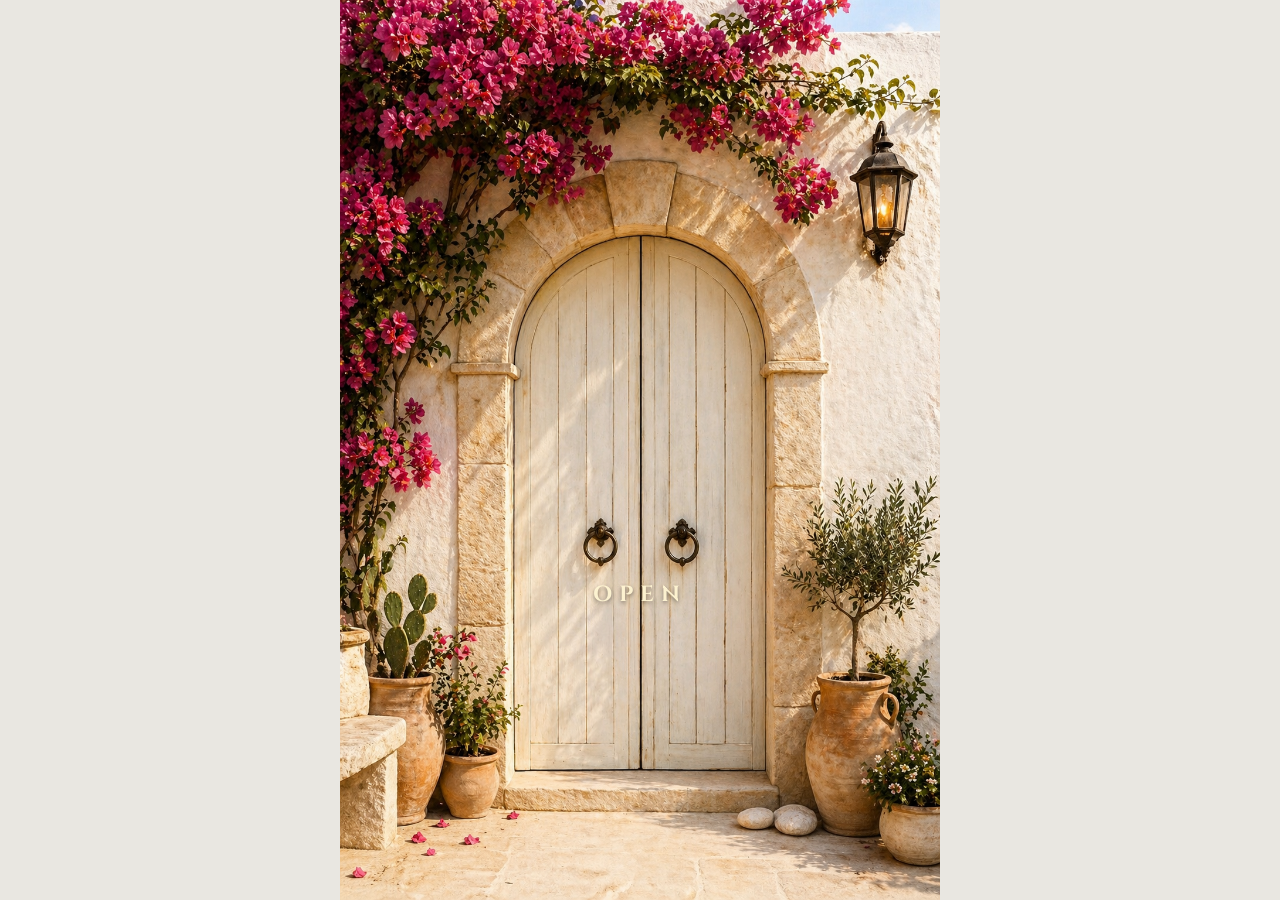
==== index.html @ a6b921be "Update index.html" ====
<!DOCTYPE html>
<html lang="it">
<head>
  <meta charset="UTF-8">
  <meta name="viewport" content="width=device-width, initial-scale=1.0">
  <title>Wedding Invitation</title>

  <link href="https://fonts.googleapis.com/css2?family=Cinzel:wght@400;500;600;700&family=Playfair+Display:wght@600;700;800&display=swap" rel="stylesheet">
  <link rel="stylesheet" href="style.css?v=143">
</head>

<body>
  <div id="global-bg"></div>

  <div id="app">

    <section id="door-intro" class="door-intro">
      <div class="door-scene">
        <video
          id="door-video"
          class="door-video"
          src="assets/door-opening.mp4"
          poster="assets/door-closed.jpg"
          playsinline
          muted
          preload="auto">
        </video>

<button
  type="button"
  class="door-video-tap"
  onclick="showLanguageScreen()"
  aria-label="Open invitation">
  OPEN
</button>
      </div>
    </section>

    <section id="language-screen" class="screen hidden">
      <div class="hero-envelope" id="hero-envelope">
        <img src="assets/door-open.jpg" class="hero-envelope-img" id="hero-envelope-img" alt="Open door">

        <div class="overlay-soft"></div>
        <div class="overlay-focus"></div>

        <div class="language-box" id="language-box">
          <p class="language-kicker" data-i18n="weddingInvitation">WEDDING INVITATION</p>
          <h1 id="language-rotator" class="language-rotator">Scegli la lingua</h1>

          <div class="lang-buttons">
            <button type="button" onclick="setLanguage('it')">Italiano</button>
            <button type="button" onclick="setLanguage('en')">English</button>
            <button type="button" onclick="setLanguage('ua')">Українська</button>
          </div>
        </div>
      </div>
    </section>

    <section id="home-screen" class="screen hidden">
      <div class="home-luxury-bg">
        <img src="assets/home-luxury-it.jpg" alt="Wedding invitation home">

        <button type="button" class="hotspot hs-language" onclick="goBackToLanguage()" aria-label="Change language"></button>
        <button type="button" class="hotspot hs-ceremony" onclick="openSection('ceremony')" aria-label="Ceremony"></button>
        <button type="button" class="hotspot hs-reception" onclick="openSection('reception')" aria-label="Reception"></button>
        <button type="button" class="hotspot hs-rsvp" onclick="openSection('rsvp')" aria-label="RSVP"></button>
        <button type="button" class="hotspot hs-info" onclick="openSection('info')" aria-label="Info"></button>
        <button type="button" class="hotspot hs-photos" onclick="openSection('photos')" aria-label="Photos"></button>
        <button type="button" class="hotspot hs-gift" onclick="openSection('gift')" aria-label="Gift"></button>
      </div>
    </section>

    <section id="ceremony" class="panel hidden">
      <div class="panel-card ceremony-card">
        <div class="section-icon">
          <img src="assets/icons/chiesa.png" alt="Ceremony icon">
        </div>

        <h2 data-i18n="ceremony">Cerimonia</h2>
        <p class="section-title" data-i18n="ceremonyPlace"></p>
        <p class="section-text" data-i18n="ceremonyAddress"></p>
        <p class="section-time" data-i18n="ceremonyTime"></p>

        <button type="button" class="map-button" onclick="openCeremonyMap()" data-i18n="openMap">
          Apri su Google Maps
        </button>

        <div class="parking-block">
          <button type="button" class="parking-toggle" onclick="toggleParking()">
            <span data-i18n="parkingTitle">Parcheggi consigliati</span>
            <span id="parking-arrow">⌄</span>
          </button>

          <div id="parking-list" class="parking-list hidden">
            <div class="parking-item">
              <div>
                <strong data-i18n="parkingNear">Parcheggio vicino</strong>
                <p data-i18n="parkingWalk2">2 min a piedi</p>
              </div>
              <button type="button" onclick="openParkingMap(1)" data-i18n="openSmall">Apri</button>
            </div>

            <div class="parking-item">
              <div>
                <strong data-i18n="parkingEasy">Parcheggio comodo</strong>
                <p data-i18n="parkingWalk5">5 min a piedi</p>
              </div>
              <button type="button" onclick="openParkingMap(2)" data-i18n="openSmall">Apri</button>
            </div>

            <div class="parking-item">
              <div>
                <strong data-i18n="parkingAlt">Alternativa</strong>
                <p data-i18n="parkingWalk10">10 min a piedi</p>
              </div>
              <button type="button" onclick="openParkingMap(3)" data-i18n="openSmall">Apri</button>
            </div>
          </div>
        </div>

        <button type="button" class="back-button" onclick="goBack()" data-i18n="back">Indietro</button>
      </div>
    </section>

    <section id="reception" class="panel hidden">
      <div class="panel-card reception-card">
        <div class="section-icon">
          <img src="assets/icons/masseria.png" alt="Reception icon">
        </div>

        <h2 data-i18n="reception">Ricevimento</h2>
        <p class="section-title" data-i18n="receptionPlace"></p>
        <p class="section-text" data-i18n="receptionAddress"></p>
        <p class="section-time" data-i18n="receptionTime"></p>

        <button type="button" class="map-button" onclick="openReceptionMap()" data-i18n="openMap">
          Apri su Google Maps
        </button>

        <button type="button" class="secondary-button" onclick="openReceptionWebsite()" data-i18n="openWebsite">
          Sito web
        </button>

        <button type="button" class="back-button" onclick="goBack()" data-i18n="back">Indietro</button>
      </div>
    </section>

    <section id="rsvp" class="panel hidden">
      <div class="panel-card rsvp-card">
        <div class="section-icon">
          <img src="assets/icons/rsvp.png" alt="RSVP icon">
        </div>

        <h2 data-i18n="rsvpTitle">RSVP</h2>
        <p class="section-text" data-i18n="rsvpText">Conferma la tua presenza entro il 10 settembre</p>

        <button type="button" class="map-button" onclick="confirmRSVP()" data-i18n="rsvpButton">
          Conferma partecipazione
        </button>

        <button type="button" class="back-button" onclick="goBack()" data-i18n="back">Indietro</button>
      </div>
    </section>

    <section id="info" class="panel hidden">
      <div class="panel-card info-card">
        <div class="section-icon">
          <img src="assets/icons/info.png" alt="Info icon">
        </div>

        <h2 data-i18n="info">Info</h2>
        <p class="section-text info-intro" data-i18n="infoIntro">Tutte le informazioni utili per il vostro soggiorno</p>
        <div class="info-content" data-i18n="infoContent"></div>

        <button type="button" class="back-button" onclick="goBack()" data-i18n="back">Indietro</button>
      </div>
    </section>

    <section id="photos" class="panel hidden">
      <div class="panel-card photos-card">
        <div class="section-icon">
          <img src="assets/icons/foto.png" alt="Photos icon">
        </div>

        <h2 data-i18n="photosTitle">Foto</h2>
        <p class="section-text" data-i18n="photosText">Hai scattato qualche foto? 👇</p>

        <button type="button" class="map-button" onclick="openPhotosUpload()" data-i18n="photosButton">
          Condividi i tuoi ricordi
        </button>

        <p class="photo-note" data-i18n="photosNote">Puoi caricare foto e video anche dopo il matrimonio.</p>

        <button type="button" class="back-button" onclick="goBack()" data-i18n="back">Indietro</button>
      </div>
    </section>

    <section id="gift" class="panel hidden">
      <div class="panel-card gift-card">
        <div class="section-icon">
          <img src="assets/icons/regalo.png" alt="Gift icon">
        </div>

        <h2 data-i18n="giftTitle">Gift</h2>
        <p class="section-text" data-i18n="giftText">
          Il regalo più grande è la vostra presenza. Se desiderate contribuire, potete farlo qui.
        </p>

        <div class="iban-box">
          <span id="iban">IT00X0000000000000000000000</span>
        </div>

        <button type="button" class="map-button" onclick="copyIBAN()" data-i18n="copyIban">
          Copia IBAN
        </button>

        <button type="button" class="back-button" onclick="goBack()" data-i18n="back">Indietro</button>
      </div>
    </section>

  </div>

  <script src="./script.js?v=143"></script>
</body>
</html>
---- style.css ----
:root {
  --text: #2f3a2e;
  --muted: #6b7765;
  --gold-1: #fff6d6;
  --gold-2: #f3d28a;
  --gold-3: #d4a84f;
  --page-bg: #e9e7e1;
}

/* RESET */
* {
  box-sizing: border-box;
}

html,
body {
  margin: 0;
  padding: 0;
  width: 100%;
  height: 100%;
  overflow: hidden;
  background: var(--page-bg);
  font-family: -apple-system, BlinkMacSystemFont, "Segoe UI", Helvetica, Arial, sans-serif;
}

#app {
  position: relative;
  width: 100%;
  height: 100dvh;
  overflow: hidden;
}

.hidden {
  display: none !important;
}

/* BASE SCHERMATE */
.screen,
.panel {
  position: absolute;
  inset: 0;
  z-index: 10; /* sopra lo sfondo */
  display: flex;
  align-items: center;
  justify-content: center;
  padding: 22px;
  overflow: hidden;
}

.screen {
  z-index: 1;
}

.panel {
  z-index: 20;
  pointer-events: auto;
}

.panel::before {
  content: "";
  position: absolute;
  inset: 0;
  z-index: 0;
  background: rgba(0, 0, 0, 0.08);
  backdrop-filter: blur(6px);
  -webkit-backdrop-filter: blur(6px);
}

/* =========================================================
   1. PORTA INIZIALE
   ========================================================= */

.door-intro {
  position: fixed;
  inset: 0;
  z-index: 99999;
  overflow: hidden;
  background: var(--page-bg);
}

.door-scene {
  position: absolute;
  inset: 0;
  width: 100%;
  height: 100%;
  perspective: 1400px;
  overflow: hidden;
  background: var(--page-bg);
}

.door-bg-real,
.door-leaf {
  position: absolute;
  inset: 0;
  width: 100%;
  height: 100%;
  object-fit: contain;
}

.door-bg-real {
  z-index: 1;
}

.door-leaf {
  z-index: 2;
  transform-style: preserve-3d;
  backface-visibility: hidden;
  -webkit-backface-visibility: hidden;
  transition:
    transform 1.8s cubic-bezier(.18,.84,.22,1),
    filter 1.4s ease,
    opacity 1.4s ease;
  filter: drop-shadow(0 12px 20px rgba(0,0,0,0.22));
}

.door-left {
  transform-origin: 45% 50%;
}

.door-right {
  transform-origin: 55% 50%;
}

.door-intro.opening .door-left {
  transform: rotateY(-68deg) translateX(-2%);
  filter: drop-shadow(-18px 12px 24px rgba(0,0,0,0.28));
}

.door-intro.opening .door-right {
  transform: rotateY(68deg) translateX(2%);
  filter: drop-shadow(18px 12px 24px rgba(0,0,0,0.28));
}

.door-intro.finished {
  opacity: 0;
  pointer-events: none;
  transition: opacity 0.8s ease;
}

/* AREA CLIC MANIGLIE */
.door-handle-hotspot {
  position: absolute;
  left: 50%;
  top: 62%;
  width: 140px;
  height: 70px;
  transform: translate(-50%, -50%);
  border: none;
  background: transparent !important;
  cursor: pointer;
  z-index: 5;
}

.door-intro.opening .door-handle-hotspot {
  opacity: 0;
  pointer-events: none;
  transition: opacity 0.35s ease;
}

/* BAGLIORI MANIGLIE */
.handle-glow {
  position: absolute;
  width: 44px;
  height: 44px;
  border-radius: 999px;
  background: radial-gradient(
    circle,
    rgba(255, 225, 145, 0.95) 0%,
    rgba(255, 205, 95, 0.45) 34%,
    rgba(255, 190, 70, 0.18) 58%,
    transparent 72%
  );
  filter: blur(1px);
  opacity: 0.72;
  animation: handlePulse 1.9s ease-in-out infinite;
  pointer-events: none;
}

.handle-glow-left {
  left: 6%;
  top: 10%;
}

.handle-glow-right {
  left: 69%;
  top: 10%;
}

@keyframes handlePulse {
  0%, 100% {
    opacity: 0.35;
    transform: scale(0.85);
  }
  50% {
    opacity: 0.95;
    transform: scale(1.18);
  }
}


@keyframes tapHerePulse {
  0%, 100% {
    opacity: 0.45;
    transform: translate(-50%, 10px);
  }
  50% {
    opacity: 1;
    transform: translate(-50%, 5px);
  }
}

/* ICONA TAP DOPO APERTURA PORTA */

.door-intro.show-enter .enter-seal {
  opacity: 1;
  pointer-events: auto;
  animation: enterSealFloat 2.4s ease-in-out infinite;
}

.enter-seal:active {
  transform: translateX(-50%) scale(0.88);
}

@keyframes enterSealFloat {
  0%, 100% {
    transform: translateX(-50%) translateY(0) scale(1);
  }
  50% {
    transform: translateX(-50%) translateY(-8px) scale(1.04);
  }
}

/* =========================================================
   2. SCELTA LINGUA
   ========================================================= */

#language-screen {
  background: var(--page-bg) !important;
}

.hero-envelope,
.bg-full {
  position: absolute;
  inset: 0;
  overflow: hidden;
}

.hero-envelope-img,
.bg-full img {
  width: 100%;
  height: 100%;
  object-fit: contain;
  background: var(--page-bg);
}

.overlay-soft,
.overlay-focus {
  position: absolute;
  inset: 0;
  pointer-events: none;
}

.overlay-soft {
  background: radial-gradient(circle at center, rgba(0,0,0,0.02), rgba(0,0,0,0.08));
}

.overlay-focus {
  background: radial-gradient(circle at center, rgba(0,0,0,0.10), transparent 70%);
}

#language-box {
  position: absolute;
  left: 50%;
  top: 58%;
  width: min(92%, 500px);
  transform: translate(-50%, -50%);
  z-index: 4;
}

.language-box {
  padding: 38px 30px;
  border-radius: 38px;
  text-align: center;

  background: rgba(255, 255, 255, 0.06);
  backdrop-filter: blur(7px) saturate(1.05);
  -webkit-backdrop-filter: blur(7px) saturate(1.05);

  border: 1px solid rgba(255, 255, 255, 0.22);

  box-shadow:
    0 18px 45px rgba(0,0,0,0.10),
    inset 0 1px 0 rgba(255,255,255,0.22);
}

.language-kicker {
  margin: 0 0 12px;
  color: rgba(255,255,255,0.90);
  letter-spacing: 4px;
  font-size: 13px;
  font-weight: 600;
  text-shadow: 0 3px 12px rgba(0,0,0,0.42);
}

.language-rotator {
  margin: 0 0 26px;
  color: rgba(255,255,255,0.94);
  font-size: 34px;
  font-weight: 800;
  transition: all 0.4s ease;
  text-shadow: 0 3px 12px rgba(0,0,0,0.42);
}

.language-rotator.fade-out {
  opacity: 0;
  transform: translateY(-6px);
}

.language-rotator.fade-in {
  opacity: 1;
}

.lang-buttons {
  display: flex;
  justify-content: center;
  gap: 12px;
  flex-wrap: wrap;
}

.lang-buttons button {
  padding: 12px 18px;
  border-radius: 999px;
  border: none;
  background: rgba(255,255,255,0.92);
  color: #2f3a2e;
  font-weight: 700;
  cursor: pointer;
}

/* =========================================================
   3. HOME COME IMMAGINE + HOTSPOT
   ========================================================= */

.home-luxury-bg {
  position: relative;
  height: 100dvh;
  width: auto;
  display: inline-block;
}

.home-luxury-bg img {
  height: 100dvh;
  width: auto;
  max-width: none;
  display: block;
}

.hotspot {
  position: absolute;
  z-index: 9999;
  border: 2px solid red !important;
  background: rgba(255, 0, 0, 0.25) !important;
  cursor: pointer;
}

/* hotspot schermata home-luxury */
.hs-language {
  top: 10% !important;
  left: 78% !important;
  width: 8.5% !important;
  height: 8.8% !important;
}

.hs-ceremony {
  top: 43.2%;
  left: 11.5%;
  width: 38%;
  height: 15.8%;
}

.hs-reception {
  top: 43.2%;
  left: 51%;
  width: 38%;
  height: 15.8%;
}

.hs-rsvp {
  top: 40.5%;
  left: 10.5%;
  width: 79%;
  height: 12.2%;
}

.hs-info {
  top: 73.7%;
  left: 10.5%;
  width: 25%;
  height: 14.5%;
}

.hs-photos {
  top: 73.7%;
  left: 37.5%;
  width: 25%;
  height: 14.5%;
}

.hs-gift {
  top: 73.7%;
  left: 64.5%;
  width: 25%;
  height: 14.5%;
}

/* =========================================================
   4. PANNELLI INTERNI
   ========================================================= */

.panel-card {
  position: relative;
  z-index: 1;
  pointer-events: auto;
  width: min(100%, 430px);
  max-width: 430px;
  padding: 34px 26px;
  border-radius: 34px;

  background: linear-gradient(
    135deg,
    rgba(255,255,255,0.22),
    rgba(255,255,255,0.10)
  );

  backdrop-filter: blur(24px) saturate(1.15);
  -webkit-backdrop-filter: blur(24px) saturate(1.15);

  border: 1px solid rgba(255,255,255,0.34);

  box-shadow:
    0 24px 60px rgba(0,0,0,0.22),
    inset 0 1px 0 rgba(255,255,255,0.45),
    inset 0 -1px 0 rgba(255,255,255,0.08);

  text-align: center;
}

.panel-card h2 {
  margin: 0 0 10px;
  color: var(--gold-2);
  font-size: 34px;
  text-shadow:
    0 2px 6px rgba(0,0,0,0.28),
    0 0 10px rgba(255,215,150,0.22);
}

.section-icon {
  width: 130px;
  height: 130px;
  margin: 0 auto 16px;
  display: flex;
  align-items: center;
  justify-content: center;
}

.section-icon img {
  width: 100%;
  height: 100%;
  object-fit: contain;
}

.section-title {
  margin: 12px 0 10px;
  font-family: "Playfair Display", "Times New Roman", serif;
  font-size: 24px;
  font-weight: 700;
  color: var(--gold-2);
  text-shadow: 0 2px 6px rgba(0,0,0,0.28);
}

.section-text,
.section-time {
  margin: 8px 0;
  font-size: 17px;
  line-height: 1.45;
  color: rgba(255,255,255,0.92);
  text-shadow: 0 2px 5px rgba(0,0,0,0.22);
}

/* pulsante principale */
.map-button {
  position: relative;
  z-index: 5;
  isolation: isolate;
  pointer-events: auto;
  cursor: pointer;
  border: none;

  display: inline-flex;
  align-items: center;
  justify-content: center;

  margin-top: 18px;
  padding: 14px 26px;
  min-width: 240px;
  border-radius: 999px;

  font-weight: 800;
  font-size: 18px;
  color: #2f3a2e;
  text-decoration: none;

  background: linear-gradient(180deg, #fff3c4 0%, #f0c96d 55%, #d4a84f 100%);

  box-shadow:
    0 0 18px rgba(255, 218, 128, 0.55),
    0 12px 26px rgba(0,0,0,0.22),
    inset 0 1px 0 rgba(255,255,255,0.9),
    inset 0 -2px 0 rgba(160,110,25,0.25);

  overflow: hidden;
  transition: transform 0.18s ease, filter 0.18s ease;
  animation: mapGlow 2.2s ease-in-out infinite;
}

.map-button::before {
  content: "";
  position: absolute;
  inset: -30%;
  background: linear-gradient(
    115deg,
    transparent 0%,
    transparent 38%,
    rgba(255,255,255,0.68) 48%,
    transparent 58%,
    transparent 100%
  );
  transform: translateX(-130%);
  animation: mapShine 3.2s ease-in-out infinite;
  pointer-events: none;
}

.map-button:hover {
  transform: translateY(-2px) scale(1.03);
  filter: brightness(1.06) saturate(1.18);
}

.map-button:active {
  transform: scale(0.96);
}

/* pulsanti secondari */
.secondary-button,
.panel-card button:not(.map-button) {
  display: inline-flex;
  align-items: center;
  justify-content: center;

  margin-top: 14px;
  padding: 11px 18px;

  border: 1px solid rgba(255,255,255,0.36);
  border-radius: 999px;

  background: rgba(255,255,255,0.12);
  color: rgba(255,255,255,0.85);

  font-weight: 700;
  cursor: pointer;

  backdrop-filter: blur(12px);
  -webkit-backdrop-filter: blur(12px);

  box-shadow:
    0 8px 18px rgba(0,0,0,0.12),
    inset 0 1px 0 rgba(255,255,255,0.35);
}

.back-button {
  margin-top: 16px !important;
  padding: 8px 10px !important;

  background: transparent !important;
  border: none !important;
  box-shadow: none !important;

  color: rgba(255,255,255,0.68) !important;

  font-size: 14px !important;
  font-weight: 600 !important;

  text-decoration: underline;
  text-underline-offset: 4px;
  cursor: pointer;
}

.back-button:hover {
  color: var(--gold-2) !important;
}

/* CERIMONIA */
.ceremony-card .section-icon {
  width: 170px;
  height: 170px;
}

.ceremony-card .section-icon img {
  transform: scale(1.25);
}

/* RICEVIMENTO */
.reception-card .section-icon {
  width: 250px;
  height: 250px;
  margin-bottom: 18px;
}

.reception-card .section-icon img {
  transform: scale(1.25);
}

.reception-card .map-button,
.reception-card .secondary-button,
.reception-card .back-button {
  display: flex !important;
  width: fit-content;
  margin-left: auto !important;
  margin-right: auto !important;
}

/* RSVP */
.rsvp-card {
  width: min(100%, 520px);
  max-width: 520px;
  padding: 40px 28px 36px;
}

.rsvp-card .section-icon {
  width: 260px;
  height: 170px;
  margin: 0 auto 8px;
}

.rsvp-card .section-icon img {
  width: 100%;
  height: 100%;
  object-fit: contain;
  transform: scale(1.35);
}

.rsvp-card h2 {
  font-size: 44px;
  margin: 0 0 16px;
}

.rsvp-card .section-text {
  max-width: 440px;
  margin: 0 auto 28px;
  font-size: 19px;
  line-height: 1.35;
}

/* INFO */
.info-card {
  max-height: 82dvh;
  overflow-y: auto;
  padding: 26px 22px;
}

.info-intro {
  font-size: 15px;
  margin-bottom: 10px;
  opacity: 0.85;
}

.info-content {
  text-align: left;
  max-width: 100%;
  color: #2f3a2e;
  text-shadow: none;
}

.info-section {
  margin: 0 0 18px;
  padding: 14px 16px;
  border-radius: 20px;
  background: rgba(255,255,255,0.28);
  border: 1px solid rgba(255,255,255,0.45);
}

.info-section h3 {
  margin: 0 0 8px;
  color: #d4a84f;
  font-size: 18px;
  line-height: 1.2;
  text-align: left;
  text-shadow: 0 1px 2px rgba(255,255,255,0.35);
}

.info-section p {
  margin: 6px 0;
  font-size: 14px;
  line-height: 1.35;
  text-align: left;
  color: #2f3a2e;
  text-shadow: none;
}

/* FOTO */
.photos-card .section-icon {
  width: 130px;
  height: 130px;
  margin-bottom: 18px;
}

.photos-card .section-icon img {
  transform: scale(1.18);
}

.photo-note {
  max-width: 320px;
  margin: 14px auto 0;
  font-size: 14px;
  line-height: 1.35;
  color: #2f3a2e;
  opacity: 0.9;
}

/* REGALO */
.gift-card .section-icon {
  width: 140px;
  height: 140px;
  margin: 0 auto 16px;
}

.iban-box {
  max-width: 360px;
  margin: 20px auto;
  padding: 14px 18px;
  border-radius: 14px;

  background: rgba(255,255,255,0.15);
  backdrop-filter: blur(10px);
  -webkit-backdrop-filter: blur(10px);

  font-size: 16px;
  letter-spacing: 1px;
  text-align: center;
  word-break: break-all;
}

/* PARCHEGGI */
.parking-block {
  margin-top: 14px;
}

.parking-toggle {
  border: 1px solid rgba(243,210,138,0.55);
  border-radius: 999px;
  padding: 10px 20px;
  background: rgba(243,210,138,0.13);
  color: var(--gold-2);
  font-weight: 800;
  cursor: pointer;
  backdrop-filter: blur(14px);
  -webkit-backdrop-filter: blur(14px);
}

.parking-list {
  margin-top: 14px;
  display: grid;
  gap: 10px;
  animation: parkingFade 0.35s ease forwards;
}

.parking-item {
  display: flex;
  align-items: center;
  justify-content: space-between;
  gap: 12px;

  padding: 12px 14px;
  border-radius: 20px;

  background: rgba(255,255,255,0.14);
  border: 1px solid rgba(255,255,255,0.26);

  text-align: left;
}

.parking-item strong {
  color: var(--gold-2);
  font-size: 15px;
}

.parking-item p {
  margin: 3px 0 0;
  color: rgba(255,255,255,0.86);
  font-size: 13px;
}

.parking-item button {
  min-width: 58px;
  padding: 8px 12px;
  border-radius: 999px;
  border: none;

  background: linear-gradient(180deg, #fff3c4, #f0c96d 60%, #d4a84f);
  color: #2f3a2e;

  font-weight: 800;
  cursor: pointer;
}

/* =========================================================
   5. ANIMAZIONI
   ========================================================= */

.fade-in {
  animation: fadeIn 0.6s forwards;
}

.fade-out {
  animation: fadeOut 0.4s forwards;
}

@keyframes fadeIn {
  from { opacity: 0; }
  to { opacity: 1; }
}

@keyframes fadeOut {
  from { opacity: 1; }
  to { opacity: 0; }
}

@keyframes mapGlow {
  0%, 100% {
    box-shadow:
      0 0 16px rgba(255, 218, 128, 0.42),
      0 10px 24px rgba(0,0,0,0.18),
      inset 0 1px 0 rgba(255,255,255,0.85);
  }
  50% {
    box-shadow:
      0 0 30px rgba(255, 218, 128, 0.72),
      0 14px 30px rgba(0,0,0,0.22),
      inset 0 1px 0 rgba(255,255,255,0.92);
  }
}

@keyframes mapShine {
  0% { transform: translateX(-130%); }
  45% { transform: translateX(130%); }
  100% { transform: translateX(130%); }
}

@keyframes parkingFade {
  from {
    opacity: 0;
    transform: translateY(-8px);
  }
  to {
    opacity: 1;
    transform: translateY(0);
  }
}
.enter-text-button {
  position: absolute;
  left: 50%;
  bottom: 20%;
  transform: translateX(-50%);
  z-index: 30;

  border: none;
  background: transparent;
  cursor: pointer;

  font-family: "Cinzel", serif;
  font-size: 28px;          /* più grande */
  font-weight: 800;
  letter-spacing: 10px;

  color: #fff6d6;

  text-shadow:
    0 3px 8px rgba(0,0,0,0.6),     /* contrasto forte */
    0 0 18px rgba(255,220,150,0.9), /* glow oro */
    0 0 35px rgba(255,200,100,0.6);

  opacity: 0;
  pointer-events: none;

  transition: opacity 0.4s ease;
}

/* quando appare */
.door-intro.show-enter .enter-text-button {
  opacity: 1;
  pointer-events: auto;
  animation: enterPulse 1.6s ease-in-out infinite;
}

/* animazione più elegante */
@keyframes enterPulse {
  0%, 100% {
    transform: translateX(-50%) scale(1);
    opacity: 0.75;
  }
  50% {
    transform: translateX(-50%) scale(1.06);
    opacity: 1;
  }
}

.door-intro.show-enter .enter-text-button {
  opacity: 1;
  pointer-events: auto;
  animation: enterTextFloat 2.2s ease-in-out infinite;
}

.enter-text-button:active {
  transform: translateX(-50%) scale(0.94);
}

@keyframes enterTextFloat {
  0%, 100% {
    transform: translateX(-50%) translateY(0);
    opacity: 0.72;
  }
  50% {
    transform: translateX(-50%) translateY(-8px);
    opacity: 1;
  }
}
.door-video {
  position: absolute;
  inset: 0;
  width: 100%;
  height: 100%;
  object-fit: contain;
  background: #e9e7e1;
  z-index: 1;
  pointer-events: none; /* 🔥 QUESTO RISOLVE */
}

.door-video-tap {

  position: absolute;

  left: 50%;

  top: 62%;

  transform: translate(-50%, -50%);

  z-index: 10;

  border: none;

  background: transparent;

  cursor: pointer;

  font-family: "Cinzel", serif;

  font-size: 22px;

  font-weight: 700;

  letter-spacing: 7px;

  color: rgba(255,245,210,0.96);

  text-shadow:

    0 2px 4px rgba(0,0,0,0.45),

    0 0 16px rgba(255,220,150,0.75);

  animation: tapHerePulse 1.8s ease-in-out infinite;

}

.door-intro.video-playing .door-video-tap {

  opacity: 0;

  pointer-events: none;

}

@keyframes tapHerePulse {

  0%, 100% {

    opacity: 0.55;

    transform: translate(-50%, -50%) translateY(0);

  }

  50% {

    opacity: 1;

    transform: translate(-50%, -50%) translateY(-8px);

  }

}

.door-video-tap {
  top: 66%;  /* prima era ~62% */
}

.door-intro.show-enter .enter-text-button {
  opacity: 1;
  pointer-events: auto;
  animation: enterTextFloat 2.2s ease-in-out infinite;
}

@keyframes enterTextFloat {
  0%, 100% {
    transform: translateX(-50%) translateY(0);
    opacity: 0.7;
  }
  50% {
    transform: translateX(-50%) translateY(-8px);
    opacity: 1;
  }
}
/* TAP HERE sparisce quando parte il video e quando appare ENTER */
.door-intro.video-playing .door-video-tap,
.door-intro.show-enter .door-video-tap {
  display: none !important;
}


.door-intro.show-enter .enter-text-button {
  display: block !important;
}
#home-screen {
  position: fixed !important;
  inset: 0 !important;
  width: 100vw !important;
  height: 100dvh !important;
  padding: 0 !important;
  z-index: 10 !important;
  background: transparent !important;
}

#seal-hotspot-bg,
#tap-hint-bg {
  display: none !important;
}
#global-bg {
  position: fixed;
  inset: 0;
  background: url("assets/door-open.jpg") center / cover no-repeat;
  z-index: 0;
}
#home-screen:not(.hidden) {
  display: flex !important;
  align-items: center !important;
  justify-content: center !important;
  opacity: 1 !important;
  visibility: visible !important;
  pointer-events: auto !important;
}

#home-screen.hidden {
  display: none !important;
}

#language-screen {
  pointer-events: auto;
}

#language-box,
#language-box * {
  pointer-events: auto;
}

#home-screen.hidden,
.panel.hidden,
#language-screen.hidden {
  pointer-events: none !important;
}
.panel {
  overflow-y: auto !important;
  align-items: flex-start !important;
  padding-top: max(22px, env(safe-area-inset-top)) !important;
  padding-bottom: max(110px, env(safe-area-inset-bottom)) !important;
}

.panel-card {
  margin: auto 0;
}

.ceremony-card {
  margin-top: 24px !important;
  margin-bottom: 120px !important;
}

.back-button {
  display: inline-flex !important;
  visibility: visible !important;
  opacity: 1 !important;
  pointer-events: auto !important;
  margin-bottom: 20px !important;
}
.language-box {
  min-height: 245px !important;
  display: flex !important;
  flex-direction: column !important;
  justify-content: center !important;
}

.language-rotator {
  min-height: 92px !important;
  display: flex !important;
  align-items: center !important;
  justify-content: center !important;
  line-height: 1.08 !important;
}
  z-index: 0;
  background: rgba(0, 0, 0, 0.08);
  backdrop-filter: blur(6px);
  -webkit-backdrop-filter: blur(6px);
}

/* =========================================================
   1. PORTA INIZIALE
   ========================================================= */

.door-intro {
  position: fixed;
  inset: 0;
  z-index: 99999;
  overflow: hidden;
  background: var(--page-bg);
}

.door-scene {
  position: absolute;
  inset: 0;
  width: 100%;
  height: 100%;
  perspective: 1400px;
  overflow: hidden;
  background: var(--page-bg);
}

.door-bg-real,
.door-leaf {
  position: absolute;
  inset: 0;
  width: 100%;
  height: 100%;
  object-fit: contain;
}

.door-bg-real {
  z-index: 1;
}

.door-leaf {
  z-index: 2;
  transform-style: preserve-3d;
  backface-visibility: hidden;
  -webkit-backface-visibility: hidden;
  transition:
    transform 1.8s cubic-bezier(.18,.84,.22,1),
    filter 1.4s ease,
    opacity 1.4s ease;
  filter: drop-shadow(0 12px 20px rgba(0,0,0,0.22));
}

.door-left {
  transform-origin: 45% 50%;
}

.door-right {
  transform-origin: 55% 50%;
}

.door-intro.opening .door-left {
  transform: rotateY(-68deg) translateX(-2%);
  filter: drop-shadow(-18px 12px 24px rgba(0,0,0,0.28));
}

.door-intro.opening .door-right {
  transform: rotateY(68deg) translateX(2%);
  filter: drop-shadow(18px 12px 24px rgba(0,0,0,0.28));
}

.door-intro.finished {
  opacity: 0;
  pointer-events: none;
  transition: opacity 0.8s ease;
}

/* AREA CLIC MANIGLIE */
.door-handle-hotspot {
  position: absolute;
  left: 50%;
  top: 62%;
  width: 140px;
  height: 70px;
  transform: translate(-50%, -50%);
  border: none;
  background: transparent !important;
  cursor: pointer;
  z-index: 5;
}

.door-intro.opening .door-handle-hotspot {
  opacity: 0;
  pointer-events: none;
  transition: opacity 0.35s ease;
}

/* BAGLIORI MANIGLIE */
.handle-glow {
  position: absolute;
  width: 44px;
  height: 44px;
  border-radius: 999px;
  background: radial-gradient(
    circle,
    rgba(255, 225, 145, 0.95) 0%,
    rgba(255, 205, 95, 0.45) 34%,
    rgba(255, 190, 70, 0.18) 58%,
    transparent 72%
  );
  filter: blur(1px);
  opacity: 0.72;
  animation: handlePulse 1.9s ease-in-out infinite;
  pointer-events: none;
}

.handle-glow-left {
  left: 6%;
  top: 10%;
}

.handle-glow-right {
  left: 69%;
  top: 10%;
}

@keyframes handlePulse {
  0%, 100% {
    opacity: 0.35;
    transform: scale(0.85);
  }
  50% {
    opacity: 0.95;
    transform: scale(1.18);
  }
}


@keyframes tapHerePulse {
  0%, 100% {
    opacity: 0.45;
    transform: translate(-50%, 10px);
  }
  50% {
    opacity: 1;
    transform: translate(-50%, 5px);
  }
}

/* ICONA TAP DOPO APERTURA PORTA */

.door-intro.show-enter .enter-seal {
  opacity: 1;
  pointer-events: auto;
  animation: enterSealFloat 2.4s ease-in-out infinite;
}

.enter-seal:active {
  transform: translateX(-50%) scale(0.88);
}

@keyframes enterSealFloat {
  0%, 100% {
    transform: translateX(-50%) translateY(0) scale(1);
  }
  50% {
    transform: translateX(-50%) translateY(-8px) scale(1.04);
  }
}

/* =========================================================
   2. SCELTA LINGUA
   ========================================================= */

#language-screen {
  background: var(--page-bg) !important;
}

.hero-envelope,
.bg-full {
  position: absolute;
  inset: 0;
  overflow: hidden;
}

.hero-envelope-img,
.bg-full img {
  width: 100%;
  height: 100%;
  object-fit: contain;
  background: var(--page-bg);
}

.overlay-soft,
.overlay-focus {
  position: absolute;
  inset: 0;
  pointer-events: none;
}

.overlay-soft {
  background: radial-gradient(circle at center, rgba(0,0,0,0.02), rgba(0,0,0,0.08));
}

.overlay-focus {
  background: radial-gradient(circle at center, rgba(0,0,0,0.10), transparent 70%);
}

#language-box {
  position: absolute;
  left: 50%;
  top: 58%;
  width: min(92%, 500px);
  transform: translate(-50%, -50%);
  z-index: 4;
}

.language-box {
  padding: 38px 30px;
  border-radius: 38px;
  text-align: center;

  background: rgba(255, 255, 255, 0.06);
  backdrop-filter: blur(7px) saturate(1.05);
  -webkit-backdrop-filter: blur(7px) saturate(1.05);

  border: 1px solid rgba(255, 255, 255, 0.22);

  box-shadow:
    0 18px 45px rgba(0,0,0,0.10),
    inset 0 1px 0 rgba(255,255,255,0.22);
}

.language-kicker {
  margin: 0 0 12px;
  color: rgba(255,255,255,0.90);
  letter-spacing: 4px;
  font-size: 13px;
  font-weight: 600;
  text-shadow: 0 3px 12px rgba(0,0,0,0.42);
}

.language-rotator {
  margin: 0 0 26px;
  color: rgba(255,255,255,0.94);
  font-size: 34px;
  font-weight: 800;
  transition: all 0.4s ease;
  text-shadow: 0 3px 12px rgba(0,0,0,0.42);
}

.language-rotator.fade-out {
  opacity: 0;
  transform: translateY(-6px);
}

.language-rotator.fade-in {
  opacity: 1;
}

.lang-buttons {
  display: flex;
  justify-content: center;
  gap: 12px;
  flex-wrap: wrap;
}

.lang-buttons button {
  padding: 12px 18px;
  border-radius: 999px;
  border: none;
  background: rgba(255,255,255,0.92);
  color: #2f3a2e;
  font-weight: 700;
  cursor: pointer;
}

/* =========================================================
   3. HOME COME IMMAGINE + HOTSPOT
   ========================================================= */

.home-luxury-bg {
  position: relative;
  height: 100dvh;
  width: auto;
  display: inline-block;
}

.home-luxury-bg img {
  height: 100dvh;
  width: auto;
  max-width: none;
  display: block;
}

.hotspot {
  position: absolute;
  z-index: 9999;
  border: 2px solid red !important;
  background: rgba(255, 0, 0, 0.25) !important;
  cursor: pointer;
}

/* hotspot schermata home-luxury */
.hs-language {
  top: 6%;
  left: 66%;
  width: 18%;
  height: 12%;
}

.hs-ceremony {
  top: 44.5%;
  left: 23%;
  width: 26%;
  height: 16%;
}

.hs-reception {
  top: 44.5%;
  left: 50.5%;
  width: 26%;
  height: 16%;
}

.hs-rsvp {
  top: 64.5%;
  left: 23%;
  width: 54%;
  height: 12%;
}

.hs-info {
  top: 78.5%;
  left: 23%;
  width: 18%;
  height: 13%;
}

.hs-photos {
  top: 78.5%;
  left: 41.5%;
  width: 18%;
  height: 13%;
}

.hs-gift {
  top: 78.5%;
  left: 60%;
  width: 18%;
  height: 13%;
}

/* =========================================================
   4. PANNELLI INTERNI
   ========================================================= */

.panel-card {
  position: relative;
  z-index: 1;
  pointer-events: auto;
  width: min(100%, 430px);
  max-width: 430px;
  padding: 34px 26px;
  border-radius: 34px;

  background: linear-gradient(
    135deg,
    rgba(255,255,255,0.22),
    rgba(255,255,255,0.10)
  );

  backdrop-filter: blur(24px) saturate(1.15);
  -webkit-backdrop-filter: blur(24px) saturate(1.15);

  border: 1px solid rgba(255,255,255,0.34);

  box-shadow:
    0 24px 60px rgba(0,0,0,0.22),
    inset 0 1px 0 rgba(255,255,255,0.45),
    inset 0 -1px 0 rgba(255,255,255,0.08);

  text-align: center;
}

.panel-card h2 {
  margin: 0 0 10px;
  color: var(--gold-2);
  font-size: 34px;
  text-shadow:
    0 2px 6px rgba(0,0,0,0.28),
    0 0 10px rgba(255,215,150,0.22);
}

.section-icon {
  width: 130px;
  height: 130px;
  margin: 0 auto 16px;
  display: flex;
  align-items: center;
  justify-content: center;
}

.section-icon img {
  width: 100%;
  height: 100%;
  object-fit: contain;
}

.section-title {
  margin: 12px 0 10px;
  font-family: "Playfair Display", "Times New Roman", serif;
  font-size: 24px;
  font-weight: 700;
  color: var(--gold-2);
  text-shadow: 0 2px 6px rgba(0,0,0,0.28);
}

.section-text,
.section-time {
  margin: 8px 0;
  font-size: 17px;
  line-height: 1.45;
  color: rgba(255,255,255,0.92);
  text-shadow: 0 2px 5px rgba(0,0,0,0.22);
}

/* pulsante principale */
.map-button {
  position: relative;
  z-index: 5;
  isolation: isolate;
  pointer-events: auto;
  cursor: pointer;
  border: none;

  display: inline-flex;
  align-items: center;
  justify-content: center;

  margin-top: 18px;
  padding: 14px 26px;
  min-width: 240px;
  border-radius: 999px;

  font-weight: 800;
  font-size: 18px;
  color: #2f3a2e;
  text-decoration: none;

  background: linear-gradient(180deg, #fff3c4 0%, #f0c96d 55%, #d4a84f 100%);

  box-shadow:
    0 0 18px rgba(255, 218, 128, 0.55),
    0 12px 26px rgba(0,0,0,0.22),
    inset 0 1px 0 rgba(255,255,255,0.9),
    inset 0 -2px 0 rgba(160,110,25,0.25);

  overflow: hidden;
  transition: transform 0.18s ease, filter 0.18s ease;
  animation: mapGlow 2.2s ease-in-out infinite;
}

.map-button::before {
  content: "";
  position: absolute;
  inset: -30%;
  background: linear-gradient(
    115deg,
    transparent 0%,
    transparent 38%,
    rgba(255,255,255,0.68) 48%,
    transparent 58%,
    transparent 100%
  );
  transform: translateX(-130%);
  animation: mapShine 3.2s ease-in-out infinite;
  pointer-events: none;
}

.map-button:hover {
  transform: translateY(-2px) scale(1.03);
  filter: brightness(1.06) saturate(1.18);
}

.map-button:active {
  transform: scale(0.96);
}

/* pulsanti secondari */
.secondary-button,
.panel-card button:not(.map-button) {
  display: inline-flex;
  align-items: center;
  justify-content: center;

  margin-top: 14px;
  padding: 11px 18px;

  border: 1px solid rgba(255,255,255,0.36);
  border-radius: 999px;

  background: rgba(255,255,255,0.12);
  color: rgba(255,255,255,0.85);

  font-weight: 700;
  cursor: pointer;

  backdrop-filter: blur(12px);
  -webkit-backdrop-filter: blur(12px);

  box-shadow:
    0 8px 18px rgba(0,0,0,0.12),
    inset 0 1px 0 rgba(255,255,255,0.35);
}

.back-button {
  margin-top: 16px !important;
  padding: 8px 10px !important;

  background: transparent !important;
  border: none !important;
  box-shadow: none !important;

  color: rgba(255,255,255,0.68) !important;

  font-size: 14px !important;
  font-weight: 600 !important;

  text-decoration: underline;
  text-underline-offset: 4px;
  cursor: pointer;
}

.back-button:hover {
  color: var(--gold-2) !important;
}

/* CERIMONIA */
.ceremony-card .section-icon {
  width: 170px;
  height: 170px;
}

.ceremony-card .section-icon img {
  transform: scale(1.25);
}

/* RICEVIMENTO */
.reception-card .section-icon {
  width: 250px;
  height: 250px;
  margin-bottom: 18px;
}

.reception-card .section-icon img {
  transform: scale(1.25);
}

.reception-card .map-button,
.reception-card .secondary-button,
.reception-card .back-button {
  display: flex !important;
  width: fit-content;
  margin-left: auto !important;
  margin-right: auto !important;
}

/* RSVP */
.rsvp-card {
  width: min(100%, 520px);
  max-width: 520px;
  padding: 40px 28px 36px;
}

.rsvp-card .section-icon {
  width: 260px;
  height: 170px;
  margin: 0 auto 8px;
}

.rsvp-card .section-icon img {
  width: 100%;
  height: 100%;
  object-fit: contain;
  transform: scale(1.35);
}

.rsvp-card h2 {
  font-size: 44px;
  margin: 0 0 16px;
}

.rsvp-card .section-text {
  max-width: 440px;
  margin: 0 auto 28px;
  font-size: 19px;
  line-height: 1.35;
}

/* INFO */
.info-card {
  max-height: 82dvh;
  overflow-y: auto;
  padding: 26px 22px;
}

.info-intro {
  font-size: 15px;
  margin-bottom: 10px;
  opacity: 0.85;
}

.info-content {
  text-align: left;
  max-width: 100%;
  color: #2f3a2e;
  text-shadow: none;
}

.info-section {
  margin: 0 0 18px;
  padding: 14px 16px;
  border-radius: 20px;
  background: rgba(255,255,255,0.28);
  border: 1px solid rgba(255,255,255,0.45);
}

.info-section h3 {
  margin: 0 0 8px;
  color: #d4a84f;
  font-size: 18px;
  line-height: 1.2;
  text-align: left;
  text-shadow: 0 1px 2px rgba(255,255,255,0.35);
}

.info-section p {
  margin: 6px 0;
  font-size: 14px;
  line-height: 1.35;
  text-align: left;
  color: #2f3a2e;
  text-shadow: none;
}

/* FOTO */
.photos-card .section-icon {
  width: 130px;
  height: 130px;
  margin-bottom: 18px;
}

.photos-card .section-icon img {
  transform: scale(1.18);
}

.photo-note {
  max-width: 320px;
  margin: 14px auto 0;
  font-size: 14px;
  line-height: 1.35;
  color: #2f3a2e;
  opacity: 0.9;
}

/* REGALO */
.gift-card .section-icon {
  width: 140px;
  height: 140px;
  margin: 0 auto 16px;
}

.iban-box {
  max-width: 360px;
  margin: 20px auto;
  padding: 14px 18px;
  border-radius: 14px;

  background: rgba(255,255,255,0.15);
  backdrop-filter: blur(10px);
  -webkit-backdrop-filter: blur(10px);

  font-size: 16px;
  letter-spacing: 1px;
  text-align: center;
  word-break: break-all;
}

/* PARCHEGGI */
.parking-block {
  margin-top: 14px;
}

.parking-toggle {
  border: 1px solid rgba(243,210,138,0.55);
  border-radius: 999px;
  padding: 10px 20px;
  background: rgba(243,210,138,0.13);
  color: var(--gold-2);
  font-weight: 800;
  cursor: pointer;
  backdrop-filter: blur(14px);
  -webkit-backdrop-filter: blur(14px);
}

.parking-list {
  margin-top: 14px;
  display: grid;
  gap: 10px;
  animation: parkingFade 0.35s ease forwards;
}

.parking-item {
  display: flex;
  align-items: center;
  justify-content: space-between;
  gap: 12px;

  padding: 12px 14px;
  border-radius: 20px;

  background: rgba(255,255,255,0.14);
  border: 1px solid rgba(255,255,255,0.26);

  text-align: left;
}

.parking-item strong {
  color: var(--gold-2);
  font-size: 15px;
}

.parking-item p {
  margin: 3px 0 0;
  color: rgba(255,255,255,0.86);
  font-size: 13px;
}

.parking-item button {
  min-width: 58px;
  padding: 8px 12px;
  border-radius: 999px;
  border: none;

  background: linear-gradient(180deg, #fff3c4, #f0c96d 60%, #d4a84f);
  color: #2f3a2e;

  font-weight: 800;
  cursor: pointer;
}

/* =========================================================
   5. ANIMAZIONI
   ========================================================= */

.fade-in {
  animation: fadeIn 0.6s forwards;
}

.fade-out {
  animation: fadeOut 0.4s forwards;
}

@keyframes fadeIn {
  from { opacity: 0; }
  to { opacity: 1; }
}

@keyframes fadeOut {
  from { opacity: 1; }
  to { opacity: 0; }
}

@keyframes mapGlow {
  0%, 100% {
    box-shadow:
      0 0 16px rgba(255, 218, 128, 0.42),
      0 10px 24px rgba(0,0,0,0.18),
      inset 0 1px 0 rgba(255,255,255,0.85);
  }
  50% {
    box-shadow:
      0 0 30px rgba(255, 218, 128, 0.72),
      0 14px 30px rgba(0,0,0,0.22),
      inset 0 1px 0 rgba(255,255,255,0.92);
  }
}

@keyframes mapShine {
  0% { transform: translateX(-130%); }
  45% { transform: translateX(130%); }
  100% { transform: translateX(130%); }
}

@keyframes parkingFade {
  from {
    opacity: 0;
    transform: translateY(-8px);
  }
  to {
    opacity: 1;
    transform: translateY(0);
  }
}
.enter-text-button {
  position: absolute;
  left: 50%;
  bottom: 20%;
  transform: translateX(-50%);
  z-index: 30;

  border: none;
  background: transparent;
  cursor: pointer;

  font-family: "Cinzel", serif;
  font-size: 28px;          /* più grande */
  font-weight: 800;
  letter-spacing: 10px;

  color: #fff6d6;

  text-shadow:
    0 3px 8px rgba(0,0,0,0.6),     /* contrasto forte */
    0 0 18px rgba(255,220,150,0.9), /* glow oro */
    0 0 35px rgba(255,200,100,0.6);

  opacity: 0;
  pointer-events: none;

  transition: opacity 0.4s ease;
}

/* quando appare */
.door-intro.show-enter .enter-text-button {
  opacity: 1;
  pointer-events: auto;
  animation: enterPulse 1.6s ease-in-out infinite;
}

/* animazione più elegante */
@keyframes enterPulse {
  0%, 100% {
    transform: translateX(-50%) scale(1);
    opacity: 0.75;
  }
  50% {
    transform: translateX(-50%) scale(1.06);
    opacity: 1;
  }
}

.door-intro.show-enter .enter-text-button {
  opacity: 1;
  pointer-events: auto;
  animation: enterTextFloat 2.2s ease-in-out infinite;
}

.enter-text-button:active {
  transform: translateX(-50%) scale(0.94);
}

@keyframes enterTextFloat {
  0%, 100% {
    transform: translateX(-50%) translateY(0);
    opacity: 0.72;
  }
  50% {
    transform: translateX(-50%) translateY(-8px);
    opacity: 1;
  }
}
.door-video {
  position: absolute;
  inset: 0;
  width: 100%;
  height: 100%;
  object-fit: contain;
  background: #e9e7e1;
  z-index: 1;
  pointer-events: none; /* 🔥 QUESTO RISOLVE */
}

.door-video-tap {

  position: absolute;

  left: 50%;

  top: 62%;

  transform: translate(-50%, -50%);

  z-index: 10;

  border: none;

  background: transparent;

  cursor: pointer;

  font-family: "Cinzel", serif;

  font-size: 22px;

  font-weight: 700;

  letter-spacing: 7px;

  color: rgba(255,245,210,0.96);

  text-shadow:

    0 2px 4px rgba(0,0,0,0.45),

    0 0 16px rgba(255,220,150,0.75);

  animation: tapHerePulse 1.8s ease-in-out infinite;

}

.door-intro.video-playing .door-video-tap {

  opacity: 0;

  pointer-events: none;

}

@keyframes tapHerePulse {

  0%, 100% {

    opacity: 0.55;

    transform: translate(-50%, -50%) translateY(0);

  }

  50% {

    opacity: 1;

    transform: translate(-50%, -50%) translateY(-8px);

  }

}

.door-video-tap {
  top: 66%;  /* prima era ~62% */
}

.door-intro.show-enter .enter-text-button {
  opacity: 1;
  pointer-events: auto;
  animation: enterTextFloat 2.2s ease-in-out infinite;
}

@keyframes enterTextFloat {
  0%, 100% {
    transform: translateX(-50%) translateY(0);
    opacity: 0.7;
  }
  50% {
    transform: translateX(-50%) translateY(-8px);
    opacity: 1;
  }
}
/* TAP HERE sparisce quando parte il video e quando appare ENTER */
.door-intro.video-playing .door-video-tap,
.door-intro.show-enter .door-video-tap {
  display: none !important;
}


.door-intro.show-enter .enter-text-button {
  display: block !important;
}
#home-screen {
  position: fixed !important;
  inset: 0 !important;
  width: 100vw !important;
  height: 100dvh !important;
  padding: 0 !important;
  z-index: 10 !important;
  background: transparent !important;
}

#seal-hotspot-bg,
#tap-hint-bg {
  display: none !important;
}
#global-bg {
  position: fixed;
  inset: 0;
  background: url("assets/door-open.jpg") center / cover no-repeat;
  z-index: 0;
}
#home-screen:not(.hidden) {
  display: flex !important;
  align-items: center !important;
  justify-content: center !important;
  opacity: 1 !important;
  visibility: visible !important;
  pointer-events: auto !important;
}

#home-screen.hidden {
  display: none !important;
}

#language-screen {
  pointer-events: auto;
}

#language-box,
#language-box * {
  pointer-events: auto;
}

#home-screen.hidden,
.panel.hidden,
#language-screen.hidden {
  pointer-events: none !important;
}
.panel {
  overflow-y: auto !important;
  align-items: flex-start !important;
  padding-top: max(22px, env(safe-area-inset-top)) !important;
  padding-bottom: max(110px, env(safe-area-inset-bottom)) !important;
}

.panel-card {
  margin: auto 0;
}

.ceremony-card {
  margin-top: 24px !important;
  margin-bottom: 120px !important;
}

.back-button {
  display: inline-flex !important;
  visibility: visible !important;
  opacity: 1 !important;
  pointer-events: auto !important;
  margin-bottom: 20px !important;
}
.language-box {
  min-height: 245px !important;
  display: flex !important;
  flex-direction: column !important;
  justify-content: center !important;
}

.language-rotator {
  min-height: 92px !important;
  display: flex !important;
  align-items: center !important;
  justify-content: center !important;
  line-height: 1.08 !important;
}
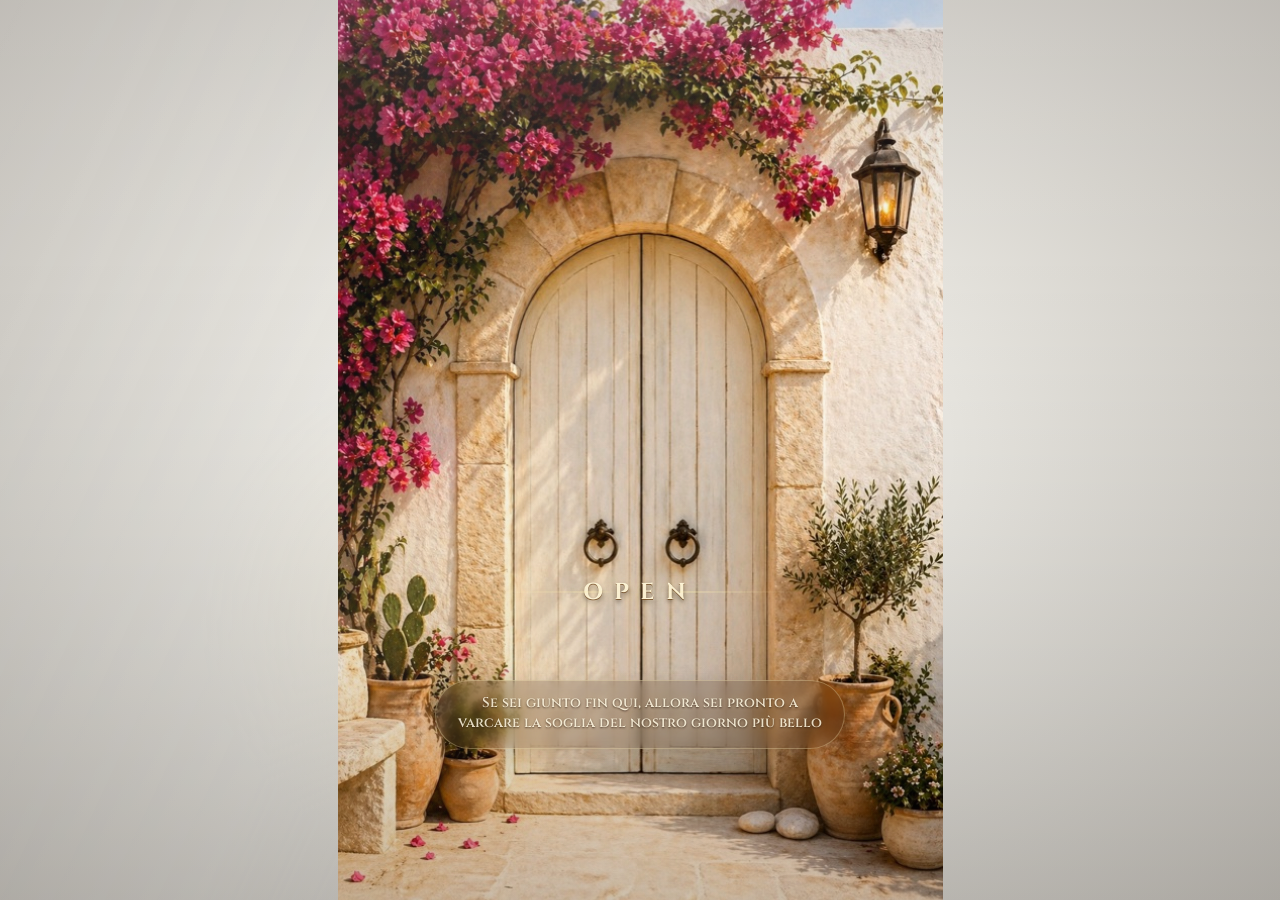
==== commit 16d44a36: "Add files via upload" ====
--- a/index.html
+++ b/index.html
@@ -6,7 +6,7 @@
   <title>Wedding Invitation</title>
 
   <link href="https://fonts.googleapis.com/css2?family=Cinzel:wght@400;500;600;700&family=Playfair+Display:wght@600;700;800&display=swap" rel="stylesheet">
-  <link rel="stylesheet" href="style.css?v=143">
+  <link rel="stylesheet" href="style.css?v=183">
 </head>
 
 <body>
@@ -19,26 +19,42 @@
         <video
           id="door-video"
           class="door-video"
-          src="assets/door-opening.mp4"
-          poster="assets/door-closed.jpg"
+          src="./assets/door-opening.mp4?v=opt1"
+          poster="./assets/door-closed.jpg?v=opt1"
           playsinline
-          muted
+          webkit-playsinline
           preload="auto">
         </video>
 
-<button
-  type="button"
-  class="door-video-tap"
-  onclick="showLanguageScreen()"
-  aria-label="Open invitation">
-  OPEN
-</button>
+        <div class="door-vignette"></div>
+        <div class="door-light-beam"></div>
+        <div class="door-gold-haze"></div>
+        <div class="door-sparkles" aria-hidden="true">
+          <span style="--x: 18%; --y: 30%; --d: 0.1s;"></span>
+          <span style="--x: 76%; --y: 27%; --d: 0.5s;"></span>
+          <span style="--x: 36%; --y: 43%; --d: 0.9s;"></span>
+          <span style="--x: 63%; --y: 45%; --d: 1.2s;"></span>
+          <span style="--x: 28%; --y: 62%; --d: 1.5s;"></span>
+          <span style="--x: 70%; --y: 65%; --d: 1.9s;"></span>
+          <span style="--x: 48%; --y: 24%; --d: 2.2s;"></span>
+          <span style="--x: 51%; --y: 73%; --d: 2.5s;"></span>
+        </div>
+
+        <p class="door-intro-line" data-i18n="doorIntroLine">Se sei giunto fin qui, allora sei pronto a varcare la soglia del nostro giorno più bello</p>
+
+        <button
+          type="button"
+          class="door-video-tap"
+          onclick="playDoorVideoThenLanguage()"
+          aria-label="Open invitation">
+          OPEN
+        </button>
       </div>
     </section>
 
     <section id="language-screen" class="screen hidden">
       <div class="hero-envelope" id="hero-envelope">
-        <img src="assets/door-open.jpg" class="hero-envelope-img" id="hero-envelope-img" alt="Open door">
+        <img src="assets/door-open.jpg?v=opt1" class="hero-envelope-img" id="hero-envelope-img" alt="Open door">
 
         <div class="overlay-soft"></div>
         <div class="overlay-focus"></div>
@@ -58,22 +74,23 @@
 
     <section id="home-screen" class="screen hidden">
       <div class="home-luxury-bg">
-        <img src="assets/home-luxury-it.jpg" alt="Wedding invitation home">
-
-        <button type="button" class="hotspot hs-language" onclick="goBackToLanguage()" aria-label="Change language"></button>
+        <img src="assets/home-luxury-it.jpg?v=home-hq1" alt="Wedding invitation home">
+        <button type="button" class="hotspot hs-language" onclick="goBackToIntro()" aria-label="Restart invitation"></button>
+        <button type="button" class="hotspot hs-change-language" onclick="goBackToLanguage()" aria-label="Change language"></button>
         <button type="button" class="hotspot hs-ceremony" onclick="openSection('ceremony')" aria-label="Ceremony"></button>
         <button type="button" class="hotspot hs-reception" onclick="openSection('reception')" aria-label="Reception"></button>
         <button type="button" class="hotspot hs-rsvp" onclick="openSection('rsvp')" aria-label="RSVP"></button>
         <button type="button" class="hotspot hs-info" onclick="openSection('info')" aria-label="Info"></button>
         <button type="button" class="hotspot hs-photos" onclick="openSection('photos')" aria-label="Photos"></button>
         <button type="button" class="hotspot hs-gift" onclick="openSection('gift')" aria-label="Gift"></button>
+        <div class="copyright-mark">© 2026 Fabio Greco</div>
       </div>
     </section>
 
     <section id="ceremony" class="panel hidden">
       <div class="panel-card ceremony-card">
         <div class="section-icon">
-          <img src="assets/icons/chiesa.png" alt="Ceremony icon">
+          <img src="assets/icons/chiesa.png?v=opt1" alt="Ceremony icon">
         </div>
 
         <h2 data-i18n="ceremony">Cerimonia</h2>
@@ -86,7 +103,7 @@
         </button>
 
         <div class="parking-block">
-          <button type="button" class="parking-toggle" onclick="toggleParking()">
+          <button type="button" class="parking-toggle" onclick="toggleParking()" aria-expanded="false" aria-controls="parking-list">
             <span data-i18n="parkingTitle">Parcheggi consigliati</span>
             <span id="parking-arrow">⌄</span>
           </button>
@@ -125,7 +142,7 @@
     <section id="reception" class="panel hidden">
       <div class="panel-card reception-card">
         <div class="section-icon">
-          <img src="assets/icons/masseria.png" alt="Reception icon">
+          <img src="assets/icons/masseria.png?v=opt1" alt="Reception icon">
         </div>
 
         <h2 data-i18n="reception">Ricevimento</h2>
@@ -148,12 +165,30 @@
     <section id="rsvp" class="panel hidden">
       <div class="panel-card rsvp-card">
         <div class="section-icon">
-          <img src="assets/icons/rsvp.png" alt="RSVP icon">
+          <img src="assets/icons/rsvp.png?v=opt1" alt="RSVP icon">
         </div>
 
         <h2 data-i18n="rsvpTitle">RSVP</h2>
         <p class="section-text" data-i18n="rsvpText">Conferma la tua presenza entro il 10 settembre</p>
 
+        <div class="wedding-countdown" aria-live="polite">
+          <div class="countdown-kicker" data-i18n="countdownKicker">Mancano</div>
+          <div class="countdown-units">
+            <div class="countdown-unit">
+              <strong id="countdown-days">--</strong>
+              <span data-i18n="countdownDays">giorni</span>
+            </div>
+            <div class="countdown-unit">
+              <strong id="countdown-hours">--</strong>
+              <span data-i18n="countdownHours">ore</span>
+            </div>
+            <div class="countdown-unit">
+              <strong id="countdown-minutes">--</strong>
+              <span data-i18n="countdownMinutes">min</span>
+            </div>
+          </div>
+        </div>
+
         <button type="button" class="map-button" onclick="confirmRSVP()" data-i18n="rsvpButton">
           Conferma partecipazione
         </button>
@@ -165,7 +200,7 @@
     <section id="info" class="panel hidden">
       <div class="panel-card info-card">
         <div class="section-icon">
-          <img src="assets/icons/info.png" alt="Info icon">
+          <img src="assets/icons/info.png?v=opt1" alt="Info icon">
         </div>
 
         <h2 data-i18n="info">Info</h2>
@@ -179,7 +214,7 @@
     <section id="photos" class="panel hidden">
       <div class="panel-card photos-card">
         <div class="section-icon">
-          <img src="assets/icons/foto.png" alt="Photos icon">
+          <img src="assets/icons/foto.png?v=opt1" alt="Photos icon">
         </div>
 
         <h2 data-i18n="photosTitle">Foto</h2>
@@ -198,7 +233,7 @@
     <section id="gift" class="panel hidden">
       <div class="panel-card gift-card">
         <div class="section-icon">
-          <img src="assets/icons/regalo.png" alt="Gift icon">
+          <img src="assets/icons/regalo.png?v=opt1" alt="Gift icon">
         </div>
 
         <h2 data-i18n="giftTitle">Gift</h2>
@@ -218,8 +253,29 @@
       </div>
     </section>
 
+    <div id="rsvp-modal" class="modal hidden" role="dialog" aria-modal="true" aria-labelledby="rsvp-modal-title">
+      <div class="modal-card">
+        <h2 id="rsvp-modal-title" data-i18n="rsvpModalTitle">Conferma RSVP</h2>
+        <p data-i18n="rsvpModalText">Stai per aprire il modulo di conferma partecipazione.</p>
+        <div class="modal-actions">
+          <button type="button" class="secondary-button" onclick="closeRSVPModal()" data-i18n="cancel">Annulla</button>
+          <button type="button" class="map-button" onclick="continueRSVP()" data-i18n="continueToForm">Apri modulo</button>
+        </div>
+      </div>
+    </div>
+
+    <div id="guest-notice-modal" class="modal hidden" role="dialog" aria-modal="true" aria-labelledby="guest-notice-title">
+      <div class="modal-card guest-notice-card">
+        <h2 id="guest-notice-title" data-i18n="guestNoticeTitle">Una nota per te</h2>
+        <div id="guest-notice-content" class="guest-notice-content"></div>
+        <div class="modal-actions">
+          <button type="button" class="map-button" onclick="closeGuestNotice()" data-i18n="guestNoticeButton">Ho letto</button>
+        </div>
+      </div>
+    </div>
+
   </div>
 
-  <script src="./script.js?v=143"></script>
+  <script src="./script.js?v=185"></script>
 </body>
 </html>
--- a/style.css
+++ b/style.css
@@ -10,6 +10,15 @@
 /* RESET */
 * {
   box-sizing: border-box;
+}
+
+button {
+  font: inherit;
+}
+
+button:focus-visible {
+  outline: 3px solid rgba(255, 246, 214, 0.95);
+  outline-offset: 4px;
 }
 
 html,
@@ -34,12 +43,19 @@
   display: none !important;
 }
 
-/* BASE SCHERMATE */
+/* SFONDO GLOBALE */
+#global-bg {
+  position: fixed;
+  inset: 0;
+  background: url("assets/door-open.jpg?v=opt1") center / cover no-repeat;
+  z-index: 0;
+}
+
+/* SCHERMATE */
 .screen,
 .panel {
   position: absolute;
   inset: 0;
-  z-index: 10; /* sopra lo sfondo */
   display: flex;
   align-items: center;
   justify-content: center;
@@ -48,12 +64,16 @@
 }
 
 .screen {
-  z-index: 1;
+  z-index: 10;
 }
 
 .panel {
   z-index: 20;
   pointer-events: auto;
+  overflow-y: auto !important;
+  align-items: flex-start !important;
+  padding-top: max(22px, env(safe-area-inset-top)) !important;
+  padding-bottom: max(110px, env(safe-area-inset-bottom)) !important;
 }
 
 .panel::before {
@@ -66,8 +86,14 @@
   -webkit-backdrop-filter: blur(6px);
 }
 
+#home-screen.hidden,
+.panel.hidden,
+#language-screen.hidden {
+  pointer-events: none !important;
+}
+
 /* =========================================================
-   1. PORTA INIZIALE
+   1. PORTA INIZIALE + VIDEO
    ========================================================= */
 
 .door-intro {
@@ -83,150 +109,430 @@
   inset: 0;
   width: 100%;
   height: 100%;
-  perspective: 1400px;
   overflow: hidden;
-  background: var(--page-bg);
-}
-
-.door-bg-real,
-.door-leaf {
+  background:
+    radial-gradient(circle at 50% 42%, rgba(255, 235, 180, 0.22), transparent 33%),
+    linear-gradient(180deg, #ece7db 0%, #d7d0c2 100%);
+}
+
+.door-video {
+  position: absolute !important;
+  inset: 0 !important;
+  width: 100% !important;
+  height: 100% !important;
+  object-fit: contain !important;
+  background: var(--page-bg) !important;
+  z-index: 1 !important;
+  pointer-events: none !important;
+  filter: saturate(1.05) contrast(1.02);
+  transform: scale(1.01);
+  transition: filter 0.8s ease, transform 4.2s cubic-bezier(0.2, 0.9, 0.2, 1);
+}
+
+.door-vignette,
+.door-light-beam,
+.door-gold-haze,
+.door-sparkles {
   position: absolute;
   inset: 0;
-  width: 100%;
-  height: 100%;
-  object-fit: contain;
-}
-
-.door-bg-real {
-  z-index: 1;
-}
-
-.door-leaf {
+  pointer-events: none;
+}
+
+.door-vignette {
   z-index: 2;
-  transform-style: preserve-3d;
-  backface-visibility: hidden;
-  -webkit-backface-visibility: hidden;
-  transition:
-    transform 1.8s cubic-bezier(.18,.84,.22,1),
-    filter 1.4s ease,
-    opacity 1.4s ease;
-  filter: drop-shadow(0 12px 20px rgba(0,0,0,0.22));
-}
-
-.door-left {
-  transform-origin: 45% 50%;
-}
-
-.door-right {
-  transform-origin: 55% 50%;
-}
-
-.door-intro.opening .door-left {
-  transform: rotateY(-68deg) translateX(-2%);
-  filter: drop-shadow(-18px 12px 24px rgba(0,0,0,0.28));
-}
-
-.door-intro.opening .door-right {
-  transform: rotateY(68deg) translateX(2%);
-  filter: drop-shadow(18px 12px 24px rgba(0,0,0,0.28));
-}
-
-.door-intro.finished {
+  background:
+    radial-gradient(ellipse at center, transparent 34%, rgba(35, 26, 18, 0.23) 100%),
+    linear-gradient(180deg, rgba(255,255,255,0.16), transparent 28%, rgba(0,0,0,0.10));
+}
+
+.door-light-beam {
+  z-index: 3;
   opacity: 0;
-  pointer-events: none;
-  transition: opacity 0.8s ease;
-}
-
-/* AREA CLIC MANIGLIE */
-.door-handle-hotspot {
+  background:
+    linear-gradient(90deg, transparent 0 44%, rgba(255, 245, 196, 0.92) 49%, rgba(255, 214, 126, 0.72) 51%, transparent 57%),
+    radial-gradient(ellipse at 50% 43%, rgba(255, 236, 177, 0.72), transparent 32%);
+  mix-blend-mode: screen;
+  transform: scaleX(0.18);
+  transform-origin: center;
+}
+
+.door-gold-haze {
+  z-index: 4;
+  opacity: 0.34;
+  background:
+    radial-gradient(ellipse at 50% 68%, rgba(255, 224, 146, 0.24), transparent 29%),
+    linear-gradient(115deg, transparent 0%, rgba(255,255,255,0.18) 47%, transparent 58%);
+  transform: translateX(-14%);
+  animation: doorIdleShine 4.8s ease-in-out infinite;
+}
+
+.door-sparkles {
+  z-index: 5;
+}
+
+.door-sparkles span {
+  position: absolute;
+  left: var(--x);
+  top: var(--y);
+  width: 5px;
+  height: 5px;
+  opacity: 0;
+  transform: rotate(45deg) scale(0.35);
+  background: #fff6d6;
+  box-shadow:
+    0 0 8px rgba(255, 238, 176, 0.95),
+    0 0 18px rgba(212, 168, 79, 0.72);
+  animation: none;
+  animation-delay: var(--d);
+}
+
+.door-intro-line {
   position: absolute;
   left: 50%;
-  top: 62%;
-  width: 140px;
-  height: 70px;
+  top: calc(65.8% + 88px);
+  z-index: 19;
+  width: min(76vw, 410px);
+  margin: 0;
+  transform: translateX(-50%);
+  padding: 12px 18px 14px;
+  border-radius: 999px;
+  border: 1px solid rgba(255, 239, 190, 0.32);
+  background: rgba(70, 47, 29, 0.22);
+  backdrop-filter: blur(5px);
+  -webkit-backdrop-filter: blur(5px);
+  font-family: "Cinzel", serif;
+  font-size: clamp(11px, 1.65vw, 14px);
+  font-weight: 600;
+  line-height: 1.45;
+  text-align: center;
+  color: rgba(255, 248, 225, 0.94);
+  text-shadow:
+    0 1px 2px rgba(50, 31, 18, 0.82),
+    0 0 10px rgba(255, 220, 150, 0.22);
+  box-shadow: 0 8px 22px rgba(41, 25, 14, 0.14);
+  opacity: 0.90;
+  pointer-events: none;
+  animation: introLineFloat 4.2s ease-in-out infinite;
+}
+
+.door-video-tap {
+  position: absolute !important;
+  left: 50% !important;
+  top: 65.8% !important;
+  transform: translate(-50%, -50%) !important;
+  z-index: 20 !important;
+
+  min-width: 236px !important;
+  min-height: 74px !important;
+
+  border: 0 !important;
+  border-radius: 0 !important;
+  background: transparent !important;
+  cursor: pointer !important;
+  overflow: visible;
+  backdrop-filter: none;
+  -webkit-backdrop-filter: none;
+
+  font-family: "Cinzel", serif !important;
+  font-size: 23px !important;
+  font-weight: 700 !important;
+  letter-spacing: 11px !important;
+
+  color: rgba(255, 247, 218, 0.96) !important;
+
+  text-shadow:
+    0 1px 0 rgba(112, 72, 31, 0.78),
+    0 3px 5px rgba(0, 0, 0, 0.48),
+    0 0 16px rgba(255, 220, 150, 0.70) !important;
+
+  box-shadow: none !important;
+
+  animation: openTextBreath 2.15s ease-in-out infinite !important;
+  transition: transform 0.2s ease, filter 0.2s ease !important;
+}
+
+.door-video-tap::before,
+.door-video-tap::after {
+  content: "";
+  position: absolute;
+  pointer-events: none;
+}
+
+.door-video-tap::before {
+  left: 50%;
+  top: 50%;
+  width: min(68vw, 330px);
+  height: 1px;
+  border: 0;
+  background:
+    linear-gradient(90deg,
+      transparent,
+      rgba(255, 238, 176, 0.14) 12%,
+      rgba(255, 238, 176, 0.58) 35%,
+      transparent 43%,
+      transparent 57%,
+      rgba(255, 238, 176, 0.58) 65%,
+      rgba(255, 238, 176, 0.14) 88%,
+      transparent);
   transform: translate(-50%, -50%);
-  border: none;
-  background: transparent !important;
-  cursor: pointer;
-  z-index: 5;
-}
-
-.door-intro.opening .door-handle-hotspot {
+  box-shadow: 0 0 10px rgba(255, 218, 128, 0.26);
+  animation: openLineGlow 2.15s ease-in-out infinite;
+}
+
+.door-video-tap::after {
+  content: "OPEN";
+  left: 50%;
+  top: 50%;
+  width: 100%;
+  display: block;
+  font: inherit;
+  letter-spacing: inherit;
+  text-align: center;
+  color: transparent;
+  background:
+    linear-gradient(105deg,
+      transparent 0 30%,
+      rgba(255, 255, 255, 0.95) 42%,
+      rgba(255, 223, 136, 0.95) 50%,
+      rgba(255, 255, 255, 0.92) 58%,
+      transparent 70% 100%);
+  background-size: 240% 100%;
+  background-position: 150% 0;
+  -webkit-background-clip: text;
+  background-clip: text;
+  transform: translate(-50%, -50%);
+  text-shadow: none;
+  animation: openTextSweep 2.8s ease-in-out infinite;
+}
+
+.door-video-tap:hover {
+  filter: brightness(1.12) saturate(1.12);
+}
+
+.door-intro.video-playing .door-video-tap {
+  opacity: 0 !important;
+  pointer-events: none !important;
+  display: none !important;
+}
+
+.door-intro.video-playing .door-intro-line {
   opacity: 0;
-  pointer-events: none;
-  transition: opacity 0.35s ease;
-}
-
-/* BAGLIORI MANIGLIE */
-.handle-glow {
-  position: absolute;
-  width: 44px;
-  height: 44px;
-  border-radius: 999px;
-  background: radial-gradient(
-    circle,
-    rgba(255, 225, 145, 0.95) 0%,
-    rgba(255, 205, 95, 0.45) 34%,
-    rgba(255, 190, 70, 0.18) 58%,
-    transparent 72%
-  );
-  filter: blur(1px);
-  opacity: 0.72;
-  animation: handlePulse 1.9s ease-in-out infinite;
-  pointer-events: none;
-}
-
-.handle-glow-left {
-  left: 6%;
-  top: 10%;
-}
-
-.handle-glow-right {
-  left: 69%;
-  top: 10%;
-}
-
-@keyframes handlePulse {
-  0%, 100% {
-    opacity: 0.35;
-    transform: scale(0.85);
-  }
-  50% {
-    opacity: 0.95;
-    transform: scale(1.18);
-  }
-}
-
+  transition: opacity 0.28s ease;
+}
+
+.door-intro.video-playing .door-video {
+  filter: saturate(1.18) contrast(1.08) brightness(1.08);
+  transform: scale(1.01);
+}
+
+.door-intro.video-playing .door-light-beam {
+  animation: doorRevealLight 4.25s cubic-bezier(0.16, 0.8, 0.22, 1) forwards;
+}
+
+.door-intro.video-playing .door-gold-haze {
+  animation: doorOpeningHaze 4.25s cubic-bezier(0.16, 0.8, 0.22, 1) forwards;
+}
+
+.door-intro.video-playing .door-sparkles span {
+  animation: sparkleReveal 2.4s ease-out forwards;
+  animation-delay: calc(var(--d) * 0.35);
+}
 
 @keyframes tapHerePulse {
   0%, 100% {
-    opacity: 0.45;
-    transform: translate(-50%, 10px);
-  }
+    opacity: 0.72;
+    transform: translate(-50%, -50%) translateY(0) scale(1);
+  }
+
   50% {
     opacity: 1;
-    transform: translate(-50%, 5px);
-  }
-}
-
-/* ICONA TAP DOPO APERTURA PORTA */
-
-.door-intro.show-enter .enter-seal {
-  opacity: 1;
-  pointer-events: auto;
-  animation: enterSealFloat 2.4s ease-in-out infinite;
-}
-
-.enter-seal:active {
-  transform: translateX(-50%) scale(0.88);
-}
-
-@keyframes enterSealFloat {
+    transform: translate(-50%, -50%) translateY(-8px) scale(1.025);
+  }
+}
+
+@keyframes tapHerePlaque {
   0%, 100% {
-    transform: translateX(-50%) translateY(0) scale(1);
-  }
+    opacity: 0.86;
+    transform: translate(-50%, -50%) scale(1);
+  }
+
   50% {
-    transform: translateX(-50%) translateY(-8px) scale(1.04);
+    opacity: 1;
+    transform: translate(-50%, -50%) scale(1.025);
+  }
+}
+
+@keyframes openPlaqueShine {
+  0%, 42% {
+    opacity: 0;
+    left: -48%;
+  }
+
+  54% {
+    opacity: 0.82;
+  }
+
+  72%, 100% {
+    opacity: 0;
+    left: 116%;
+  }
+}
+
+@keyframes openTextBreath {
+  0%, 100% {
+    opacity: 0.66;
+    transform: translate(-50%, -50%) scale(1);
+    filter:
+      drop-shadow(0 0 3px rgba(255, 218, 128, 0.22))
+      drop-shadow(0 3px 4px rgba(0, 0, 0, 0.28));
+  }
+
+  50% {
+    opacity: 1;
+    transform: translate(-50%, -50%) scale(1.065);
+    filter:
+      drop-shadow(0 0 14px rgba(255, 218, 128, 0.58))
+      drop-shadow(0 4px 5px rgba(0, 0, 0, 0.30));
+  }
+}
+
+@keyframes openLineGlow {
+  0%, 100% {
+    opacity: 0.42;
+    transform: translate(-50%, -50%) scaleX(0.84);
+  }
+
+  50% {
+    opacity: 1;
+    transform: translate(-50%, -50%) scaleX(1);
+  }
+}
+
+@keyframes openTextSweep {
+  0%, 42% {
+    opacity: 0;
+    background-position: 150% 0;
+  }
+
+  52% {
+    opacity: 0.88;
+  }
+
+  72%, 100% {
+    opacity: 0;
+    background-position: -60% 0;
+  }
+}
+
+@keyframes introLineFloat {
+  0%, 100% {
+    opacity: 0.82;
+    transform: translateX(-50%) translateY(0);
+  }
+
+  50% {
+    opacity: 1;
+    transform: translateX(-50%) translateY(-5px);
+  }
+}
+
+@keyframes openRing {
+  0%, 100% {
+    opacity: 0.25;
+    transform: translate(-50%, -50%) scale(0.96);
+  }
+
+  50% {
+    opacity: 0.78;
+    transform: translate(-50%, -50%) scale(1.05);
+  }
+}
+
+@keyframes doorIdleShine {
+  0%, 100% {
+    opacity: 0.22;
+    transform: translateX(-16%);
+  }
+
+  50% {
+    opacity: 0.42;
+    transform: translateX(12%);
+  }
+}
+
+@keyframes sparkleIdle {
+  0%, 100% {
+    opacity: 0;
+    transform: rotate(45deg) scale(0.3) translateY(0);
+  }
+
+  42% {
+    opacity: 0.85;
+    transform: rotate(45deg) scale(1) translateY(-8px);
+  }
+
+  72% {
+    opacity: 0;
+    transform: rotate(45deg) scale(0.55) translateY(-18px);
+  }
+}
+
+@keyframes doorRevealLight {
+  0% {
+    opacity: 0;
+    transform: scaleX(0.14);
+    filter: blur(0);
+  }
+
+  34% {
+    opacity: 0.72;
+    transform: scaleX(0.52);
+    filter: blur(1px);
+  }
+
+  72% {
+    opacity: 0.92;
+    transform: scaleX(1.65);
+    filter: blur(3px);
+  }
+
+  100% {
+    opacity: 0;
+    transform: scaleX(2.4);
+    filter: blur(8px);
+  }
+}
+
+@keyframes doorOpeningHaze {
+  0% {
+    opacity: 0.24;
+    transform: translateX(-14%) scale(1);
+  }
+
+  45% {
+    opacity: 0.72;
+    transform: translateX(0) scale(1.04);
+  }
+
+  100% {
+    opacity: 0;
+    transform: translateX(10%) scale(1.08);
+  }
+}
+
+@keyframes sparkleReveal {
+  0% {
+    opacity: 0;
+    transform: rotate(45deg) scale(0.35) translateY(0);
+  }
+
+  28% {
+    opacity: 1;
+  }
+
+  100% {
+    opacity: 0;
+    transform: rotate(45deg) scale(1.45) translateY(-70px);
   }
 }
 
@@ -236,6 +542,12 @@
 
 #language-screen {
   background: var(--page-bg) !important;
+  pointer-events: auto;
+}
+
+#language-screen.language-over-door {
+  z-index: 100000 !important;
+  background: transparent !important;
 }
 
 .hero-envelope,
@@ -253,6 +565,14 @@
   background: var(--page-bg);
 }
 
+.hero-envelope-img {
+  transform: scale(1.01);
+}
+
+#language-screen.language-over-door .hero-envelope-img {
+  opacity: 0;
+}
+
 .overlay-soft,
 .overlay-focus {
   position: absolute;
@@ -260,55 +580,111 @@
   pointer-events: none;
 }
 
+#language-screen.language-over-door .overlay-soft,
+#language-screen.language-over-door .overlay-focus {
+  opacity: 1;
+}
+
 .overlay-soft {
-  background: radial-gradient(circle at center, rgba(0,0,0,0.02), rgba(0,0,0,0.08));
+  background:
+    radial-gradient(ellipse at 50% 48%, rgba(255, 236, 184, 0.12), transparent 38%),
+    radial-gradient(circle at center, rgba(0,0,0,0.01), rgba(0,0,0,0.10));
 }
 
 .overlay-focus {
-  background: radial-gradient(circle at center, rgba(0,0,0,0.10), transparent 70%);
+  background:
+    linear-gradient(180deg, rgba(255,255,255,0.08), transparent 25%, rgba(0,0,0,0.06)),
+    radial-gradient(circle at center, rgba(0,0,0,0.06), transparent 70%);
 }
 
 #language-box {
   position: absolute;
   left: 50%;
-  top: 58%;
-  width: min(92%, 500px);
+  top: 57%;
+  width: min(88%, 560px);
   transform: translate(-50%, -50%);
   z-index: 4;
+  pointer-events: auto;
+}
+
+#language-box,
+#language-box * {
+  pointer-events: auto;
 }
 
 .language-box {
-  padding: 38px 30px;
-  border-radius: 38px;
+  position: relative;
+  min-height: 224px !important;
+  display: flex !important;
+  flex-direction: column !important;
+  justify-content: center !important;
+
+  padding: 34px 34px 32px;
+  border-radius: 30px;
   text-align: center;
-
-  background: rgba(255, 255, 255, 0.06);
-  backdrop-filter: blur(7px) saturate(1.05);
-  -webkit-backdrop-filter: blur(7px) saturate(1.05);
-
-  border: 1px solid rgba(255, 255, 255, 0.22);
+  overflow: hidden;
+
+  background:
+    linear-gradient(135deg, rgba(255,255,255,0.18), rgba(255,255,255,0.055)),
+    rgba(38, 30, 20, 0.18);
+  backdrop-filter: blur(16px) saturate(1.22);
+  -webkit-backdrop-filter: blur(16px) saturate(1.22);
+
+  border: 1px solid rgba(255, 238, 176, 0.32);
 
   box-shadow:
-    0 18px 45px rgba(0,0,0,0.10),
-    inset 0 1px 0 rgba(255,255,255,0.22);
+    0 24px 58px rgba(33, 25, 16, 0.22),
+    inset 0 1px 0 rgba(255,255,255,0.32),
+    inset 0 -1px 0 rgba(212,168,79,0.18);
+}
+
+#language-screen.language-over-door #language-box {
+  opacity: 0;
+  animation: languageBoxFloatIn 0.82s cubic-bezier(0.16, 0.8, 0.24, 1) 0.16s forwards;
+}
+
+.language-box::before {
+  content: "";
+  position: absolute;
+  inset: 1px;
+  border-radius: inherit;
+  pointer-events: none;
+  background:
+    linear-gradient(120deg, transparent 0%, rgba(255,255,255,0.20) 44%, transparent 56%),
+    radial-gradient(ellipse at 50% 0%, rgba(255, 238, 176, 0.20), transparent 48%);
+  opacity: 0.58;
 }
 
 .language-kicker {
-  margin: 0 0 12px;
-  color: rgba(255,255,255,0.90);
-  letter-spacing: 4px;
-  font-size: 13px;
+  position: relative;
+  margin: 0 0 18px;
+  color: rgba(255,246,214,0.92);
+  letter-spacing: 7px;
+  font-family: "Cinzel", serif;
+  font-size: 12px;
   font-weight: 600;
-  text-shadow: 0 3px 12px rgba(0,0,0,0.42);
+  text-shadow:
+    0 3px 12px rgba(0,0,0,0.38),
+    0 0 18px rgba(255,220,150,0.28);
 }
 
 .language-rotator {
-  margin: 0 0 26px;
+  position: relative;
+  min-height: 72px !important;
+  display: flex !important;
+  align-items: center !important;
+  justify-content: center !important;
+  line-height: 1.05 !important;
+
+  margin: 0 0 30px;
   color: rgba(255,255,255,0.94);
-  font-size: 34px;
-  font-weight: 800;
+  font-family: "Playfair Display", "Times New Roman", serif;
+  font-size: 44px;
+  font-weight: 700;
   transition: all 0.4s ease;
-  text-shadow: 0 3px 12px rgba(0,0,0,0.42);
+  text-shadow:
+    0 4px 16px rgba(0,0,0,0.40),
+    0 0 24px rgba(255,238,176,0.16);
 }
 
 .language-rotator.fade-out {
@@ -321,25 +697,103 @@
 }
 
 .lang-buttons {
+  position: relative;
   display: flex;
   justify-content: center;
-  gap: 12px;
+  gap: 14px;
   flex-wrap: wrap;
 }
 
 .lang-buttons button {
-  padding: 12px 18px;
+  min-width: 132px;
+  padding: 12px 20px;
   border-radius: 999px;
-  border: none;
-  background: rgba(255,255,255,0.92);
+  border: 1px solid rgba(255,255,255,0.72);
+  background:
+    linear-gradient(180deg, rgba(255,255,255,0.98), rgba(255,250,238,0.90));
   color: #2f3a2e;
   font-weight: 700;
   cursor: pointer;
+  box-shadow:
+    0 10px 22px rgba(30,22,15,0.18),
+    inset 0 1px 0 rgba(255,255,255,0.96);
+  transition: transform 0.18s ease, box-shadow 0.18s ease, filter 0.18s ease;
+}
+
+.lang-buttons button:hover {
+  transform: translateY(-2px);
+  filter: brightness(1.03);
+  box-shadow:
+    0 14px 28px rgba(30,22,15,0.22),
+    0 0 20px rgba(255,218,128,0.25),
+    inset 0 1px 0 rgba(255,255,255,0.98);
+}
+
+.lang-buttons button:active {
+  transform: translateY(0) scale(0.98);
+}
+
+@media (max-width: 520px) {
+  #language-box {
+    top: 58%;
+    width: min(90%, 390px);
+  }
+
+  .language-box {
+    min-height: 214px !important;
+    padding: 28px 20px 26px;
+    border-radius: 26px;
+  }
+
+  .language-kicker {
+    margin-bottom: 15px;
+    letter-spacing: 5px;
+    font-size: 10px;
+  }
+
+  .language-rotator {
+    min-height: 66px !important;
+    margin-bottom: 24px;
+    font-size: 34px;
+  }
+
+  .lang-buttons {
+    gap: 10px;
+  }
+
+  .lang-buttons button {
+    min-width: 104px;
+    padding: 11px 14px;
+    font-size: 15px;
+  }
 }
 
 /* =========================================================
-   3. HOME COME IMMAGINE + HOTSPOT
+   3. HOME + HOTSPOT
    ========================================================= */
+
+#home-screen {
+  position: fixed !important;
+  inset: 0 !important;
+  width: 100vw !important;
+  height: 100dvh !important;
+  padding: 0 !important;
+  z-index: 10 !important;
+  background: transparent !important;
+}
+
+#home-screen:not(.hidden) {
+  display: flex !important;
+  align-items: center !important;
+  justify-content: center !important;
+  opacity: 1 !important;
+  visibility: visible !important;
+  pointer-events: auto !important;
+}
+
+#home-screen.hidden {
+  display: none !important;
+}
 
 .home-luxury-bg {
   position: relative;
@@ -358,59 +812,149 @@
 .hotspot {
   position: absolute;
   z-index: 9999;
-  border: 2px solid red !important;
-  background: rgba(255, 0, 0, 0.25) !important;
+  border: none !important;
+  background: transparent !important;
   cursor: pointer;
 }
 
-/* hotspot schermata home-luxury */
+.hotspot:focus-visible {
+  background: rgba(255, 246, 214, 0.2) !important;
+  border: 2px solid rgba(255, 246, 214, 0.9) !important;
+  border-radius: 16px;
+}
+
 .hs-language {
-  top: 10% !important;
-  left: 78% !important;
-  width: 8.5% !important;
-  height: 8.8% !important;
+  top: 7.5%;
+  left: 10%;
+  width: 14%;
+  height: 12%;
+}
+
+.hs-change-language {
+  top: 6%;
+  left: 66%;
+  width: 18%;
+  height: 12%;
 }
 
 .hs-ceremony {
-  top: 43.2%;
-  left: 11.5%;
-  width: 38%;
-  height: 15.8%;
+  top: 44.5%;
+  left: 23%;
+  width: 26%;
+  height: 16%;
 }
 
 .hs-reception {
-  top: 43.2%;
-  left: 51%;
-  width: 38%;
-  height: 15.8%;
+  top: 44.5%;
+  left: 50.5%;
+  width: 26%;
+  height: 16%;
 }
 
 .hs-rsvp {
-  top: 40.5%;
-  left: 10.5%;
-  width: 79%;
-  height: 12.2%;
+  top: 64.5%;
+  left: 23%;
+  width: 54%;
+  height: 12%;
 }
 
 .hs-info {
-  top: 73.7%;
-  left: 10.5%;
-  width: 25%;
-  height: 14.5%;
+  top: 78.5%;
+  left: 23%;
+  width: 18%;
+  height: 13%;
 }
 
 .hs-photos {
-  top: 73.7%;
-  left: 37.5%;
-  width: 25%;
-  height: 14.5%;
+  top: 78.5%;
+  left: 41.5%;
+  width: 18%;
+  height: 13%;
 }
 
 .hs-gift {
-  top: 73.7%;
-  left: 64.5%;
-  width: 25%;
-  height: 14.5%;
+  top: 78.5%;
+  left: 60%;
+  width: 18%;
+  height: 13%;
+}
+
+.wedding-countdown {
+  width: min(100%, 310px);
+  margin: 0 auto 22px;
+  pointer-events: none;
+  text-align: center;
+  color: rgba(255, 246, 214, 0.92);
+  text-shadow:
+    0 2px 5px rgba(0,0,0,0.42),
+    0 0 14px rgba(255,218,128,0.20);
+}
+
+.countdown-kicker {
+  margin-bottom: 7px;
+  font-family: "Cinzel", serif;
+  font-size: 10px;
+  font-weight: 700;
+  letter-spacing: 3px;
+  text-transform: uppercase;
+  opacity: 0.82;
+}
+
+.countdown-units {
+  display: flex;
+  justify-content: center;
+  gap: 8px;
+}
+
+.countdown-unit {
+  min-width: 70px;
+  padding: 8px 10px 9px;
+  border: 1px solid rgba(255, 238, 176, 0.30);
+  border-radius: 16px;
+  background:
+    linear-gradient(135deg, rgba(255,255,255,0.16), rgba(255,255,255,0.06)),
+    rgba(36, 28, 20, 0.16);
+  backdrop-filter: blur(8px);
+  -webkit-backdrop-filter: blur(8px);
+  box-shadow:
+    inset 0 1px 0 rgba(255,255,255,0.20),
+    0 6px 14px rgba(0,0,0,0.10);
+}
+
+.countdown-unit strong {
+  display: block;
+  font-family: "Playfair Display", "Times New Roman", serif;
+  font-size: 25px;
+  line-height: 1;
+  color: var(--gold-2);
+}
+
+.countdown-unit span {
+  display: block;
+  margin-top: 3px;
+  font-size: 9px;
+  font-weight: 700;
+  line-height: 1.1;
+  letter-spacing: 0.8px;
+  color: rgba(255,255,255,0.84);
+}
+
+.copyright-mark {
+  position: absolute;
+  left: 50%;
+  bottom: 2.1%;
+  transform: translateX(-50%);
+  z-index: 9997;
+  pointer-events: none;
+  color: rgba(255, 246, 214, 0.58);
+  font-family: "Cinzel", serif;
+  font-size: 10px;
+  font-weight: 500;
+  letter-spacing: 1.4px;
+  text-shadow:
+    0 1px 4px rgba(0,0,0,0.42),
+    0 0 10px rgba(255,218,128,0.18);
+  white-space: nowrap;
 }
 
 /* =========================================================
@@ -421,34 +965,53 @@
   position: relative;
   z-index: 1;
   pointer-events: auto;
-  width: min(100%, 430px);
-  max-width: 430px;
-  padding: 34px 26px;
-  border-radius: 34px;
-
-  background: linear-gradient(
-    135deg,
-    rgba(255,255,255,0.22),
-    rgba(255,255,255,0.10)
-  );
-
-  backdrop-filter: blur(24px) saturate(1.15);
-  -webkit-backdrop-filter: blur(24px) saturate(1.15);
-
-  border: 1px solid rgba(255,255,255,0.34);
+  width: min(100%, 440px);
+  max-width: 440px;
+  padding: 30px 26px 28px;
+  border-radius: 28px;
+  margin: auto 0;
+  overflow: hidden;
+
+  background:
+    linear-gradient(145deg, rgba(255,255,255,0.24), rgba(255,255,255,0.08)),
+    rgba(38, 31, 22, 0.14);
+
+  backdrop-filter: blur(22px) saturate(1.18);
+  -webkit-backdrop-filter: blur(22px) saturate(1.18);
+
+  border: 1px solid rgba(255, 238, 176, 0.34);
 
   box-shadow:
-    0 24px 60px rgba(0,0,0,0.22),
+    0 24px 62px rgba(20, 15, 10, 0.24),
     inset 0 1px 0 rgba(255,255,255,0.45),
-    inset 0 -1px 0 rgba(255,255,255,0.08);
+    inset 0 -1px 0 rgba(212,168,79,0.12);
 
   text-align: center;
 }
 
+.panel-card::before {
+  content: "";
+  position: absolute;
+  inset: 1px;
+  border-radius: inherit;
+  pointer-events: none;
+  background:
+    radial-gradient(ellipse at 50% 0%, rgba(255, 238, 176, 0.18), transparent 45%),
+    linear-gradient(120deg, transparent 0%, rgba(255,255,255,0.16) 45%, transparent 58%);
+  opacity: 0.7;
+}
+
+.panel-card > * {
+  position: relative;
+  z-index: 1;
+}
+
 .panel-card h2 {
-  margin: 0 0 10px;
+  margin: 0 0 8px;
   color: var(--gold-2);
-  font-size: 34px;
+  font-family: "Playfair Display", "Times New Roman", serif;
+  font-size: 36px;
+  font-weight: 700;
   text-shadow:
     0 2px 6px rgba(0,0,0,0.28),
     0 0 10px rgba(255,215,150,0.22);
@@ -457,10 +1020,13 @@
 .section-icon {
   width: 130px;
   height: 130px;
-  margin: 0 auto 16px;
+  margin: 0 auto 12px;
   display: flex;
   align-items: center;
   justify-content: center;
+  filter:
+    drop-shadow(0 10px 18px rgba(0,0,0,0.18))
+    drop-shadow(0 0 14px rgba(255,218,128,0.12));
 }
 
 .section-icon img {
@@ -472,22 +1038,37 @@
 .section-title {
   margin: 12px 0 10px;
   font-family: "Playfair Display", "Times New Roman", serif;
-  font-size: 24px;
+  font-size: 25px;
   font-weight: 700;
   color: var(--gold-2);
-  text-shadow: 0 2px 6px rgba(0,0,0,0.28);
+  line-height: 1.12;
+  text-shadow:
+    0 2px 6px rgba(0,0,0,0.28),
+    0 0 14px rgba(255,215,150,0.16);
 }
 
 .section-text,
 .section-time {
   margin: 8px 0;
-  font-size: 17px;
+  font-size: 16px;
   line-height: 1.45;
   color: rgba(255,255,255,0.92);
   text-shadow: 0 2px 5px rgba(0,0,0,0.22);
 }
 
-/* pulsante principale */
+.section-time {
+  display: inline-flex;
+  align-items: center;
+  justify-content: center;
+  margin-top: 12px;
+  padding: 7px 16px;
+  border: 1px solid rgba(255, 238, 176, 0.28);
+  border-radius: 999px;
+  background: rgba(255,255,255,0.10);
+  color: rgba(255,246,214,0.95);
+  font-weight: 700;
+}
+
 .map-button {
   position: relative;
   z-index: 5;
@@ -500,13 +1081,13 @@
   align-items: center;
   justify-content: center;
 
-  margin-top: 18px;
-  padding: 14px 26px;
-  min-width: 240px;
+  margin-top: 20px;
+  padding: 13px 24px;
+  min-width: 230px;
   border-radius: 999px;
 
   font-weight: 800;
-  font-size: 18px;
+  font-size: 16px;
   color: #2f3a2e;
   text-decoration: none;
 
@@ -549,7 +1130,6 @@
   transform: scale(0.96);
 }
 
-/* pulsanti secondari */
 .secondary-button,
 .panel-card button:not(.map-button) {
   display: inline-flex;
@@ -557,7 +1137,7 @@
   justify-content: center;
 
   margin-top: 14px;
-  padding: 11px 18px;
+  padding: 10px 18px;
 
   border: 1px solid rgba(255,255,255,0.36);
   border-radius: 999px;
@@ -577,7 +1157,13 @@
 }
 
 .back-button {
-  margin-top: 16px !important;
+  display: inline-flex !important;
+  visibility: visible !important;
+  opacity: 1 !important;
+  pointer-events: auto !important;
+
+  margin-top: 14px !important;
+  margin-bottom: 10px !important;
   padding: 8px 10px !important;
 
   background: transparent !important;
@@ -599,24 +1185,34 @@
 }
 
 /* CERIMONIA */
+.ceremony-card {
+  margin-top: 20px !important;
+  margin-bottom: 120px !important;
+}
+
 .ceremony-card .section-icon {
-  width: 170px;
-  height: 170px;
+  width: 138px;
+  height: 138px;
 }
 
 .ceremony-card .section-icon img {
-  transform: scale(1.25);
+  transform: scale(1.12);
 }
 
 /* RICEVIMENTO */
+.reception-card {
+  padding-top: 24px;
+}
+
 .reception-card .section-icon {
-  width: 250px;
-  height: 250px;
-  margin-bottom: 18px;
+  width: 230px;
+  height: 210px;
+  margin-top: -6px;
+  margin-bottom: 4px;
 }
 
 .reception-card .section-icon img {
-  transform: scale(1.25);
+  transform: scale(1.16);
 }
 
 .reception-card .map-button,
@@ -628,125 +1224,478 @@
   margin-right: auto !important;
 }
 
+@media (max-width: 520px) {
+  .panel {
+    padding-left: 16px !important;
+    padding-right: 16px !important;
+  }
+
+  .panel-card {
+    width: min(100%, 390px);
+    padding: 26px 22px 24px;
+    border-radius: 24px;
+  }
+
+  .panel-card h2 {
+    font-size: 32px;
+  }
+
+  .section-title {
+    font-size: 23px;
+  }
+
+  .section-text,
+  .section-time {
+    font-size: 15px;
+  }
+
+  .map-button {
+    min-width: min(100%, 230px);
+    font-size: 15px;
+  }
+
+  .ceremony-card .section-icon {
+    width: 126px;
+    height: 126px;
+  }
+
+  .reception-card .section-icon {
+    width: 210px;
+    height: 190px;
+  }
+}
+
 /* RSVP */
 .rsvp-card {
-  width: min(100%, 520px);
-  max-width: 520px;
-  padding: 40px 28px 36px;
+  width: min(100%, 460px);
+  max-width: 460px;
+  padding: 30px 28px 28px;
 }
 
 .rsvp-card .section-icon {
-  width: 260px;
-  height: 170px;
-  margin: 0 auto 8px;
+  width: 230px;
+  height: 150px;
+  margin: 0 auto 10px;
 }
 
 .rsvp-card .section-icon img {
   width: 100%;
   height: 100%;
   object-fit: contain;
-  transform: scale(1.35);
+  transform: scale(1.12);
 }
 
 .rsvp-card h2 {
-  font-size: 44px;
-  margin: 0 0 16px;
+  font-size: 42px;
+  margin: 0 0 14px;
+  letter-spacing: 1px;
 }
 
 .rsvp-card .section-text {
-  max-width: 440px;
-  margin: 0 auto 28px;
-  font-size: 19px;
-  line-height: 1.35;
+  max-width: 350px;
+  margin: 0 auto 24px;
+  font-size: 17px;
+  line-height: 1.45;
+  color: rgba(255,255,255,0.94);
+}
+
+.rsvp-card .map-button {
+  min-width: 260px;
+  margin-top: 6px;
+}
+
+@media (max-width: 520px) {
+  .rsvp-card {
+    width: min(100%, 390px);
+    padding: 28px 22px 24px;
+  }
+
+  .rsvp-card .section-icon {
+    width: 210px;
+    height: 136px;
+  }
+
+  .rsvp-card h2 {
+    font-size: 38px;
+  }
+
+  .rsvp-card .section-text {
+    max-width: 300px;
+    font-size: 16px;
+  }
+
+  .rsvp-card .wedding-countdown {
+    width: min(100%, 280px);
+    margin-bottom: 20px;
+  }
+
+  .rsvp-card .countdown-units {
+    gap: 6px;
+  }
+
+  .rsvp-card .countdown-unit {
+    min-width: 62px;
+    padding: 7px 8px 8px;
+  }
+
+  .rsvp-card .countdown-unit strong {
+    font-size: 22px;
+  }
+
+  .rsvp-card .map-button {
+    min-width: min(100%, 250px);
+  }
 }
 
 /* INFO */
 .info-card {
-  max-height: 82dvh;
+  width: min(100%, 470px);
+  max-width: 470px;
+  max-height: 84dvh;
   overflow-y: auto;
-  padding: 26px 22px;
+  padding: 26px 22px 22px;
+  scrollbar-width: thin;
+  scrollbar-color: rgba(243,210,138,0.45) transparent;
+}
+
+.info-card .section-icon {
+  width: 112px;
+  height: 112px;
+  margin-bottom: 8px;
+}
+
+.info-card h2 {
+  margin-bottom: 6px;
 }
 
 .info-intro {
   font-size: 15px;
-  margin-bottom: 10px;
-  opacity: 0.85;
+  margin: 0 auto 16px;
+  max-width: 330px;
+  color: rgba(255,255,255,0.86);
+  opacity: 1;
 }
 
 .info-content {
   text-align: left;
   max-width: 100%;
-  color: #2f3a2e;
-  text-shadow: none;
+  color: rgba(255,255,255,0.90);
+  text-shadow: 0 2px 5px rgba(0,0,0,0.20);
 }
 
 .info-section {
-  margin: 0 0 18px;
-  padding: 14px 16px;
-  border-radius: 20px;
-  background: rgba(255,255,255,0.28);
-  border: 1px solid rgba(255,255,255,0.45);
+  position: relative;
+  margin: 0 0 12px;
+  padding: 14px 15px 14px 18px;
+  border-radius: 18px;
+  background:
+    linear-gradient(135deg, rgba(255,255,255,0.17), rgba(255,255,255,0.065)),
+    rgba(38, 31, 22, 0.10);
+  border: 1px solid rgba(255,238,176,0.22);
+  box-shadow:
+    inset 0 1px 0 rgba(255,255,255,0.22),
+    0 8px 18px rgba(0,0,0,0.08);
+}
+
+.info-section::before {
+  content: "";
+  position: absolute;
+  left: 0;
+  top: 16px;
+  bottom: 16px;
+  width: 3px;
+  border-radius: 999px;
+  background: linear-gradient(180deg, rgba(255,246,214,0.85), rgba(212,168,79,0.72));
 }
 
 .info-section h3 {
-  margin: 0 0 8px;
-  color: #d4a84f;
+  margin: 0 0 9px;
+  color: var(--gold-2);
+  font-family: "Playfair Display", "Times New Roman", serif;
   font-size: 18px;
   line-height: 1.2;
   text-align: left;
-  text-shadow: 0 1px 2px rgba(255,255,255,0.35);
+  text-shadow:
+    0 2px 5px rgba(0,0,0,0.24),
+    0 0 12px rgba(255,215,150,0.16);
 }
 
 .info-section p {
   margin: 6px 0;
+  font-size: 13.5px;
+  line-height: 1.42;
+  text-align: left;
+  color: rgba(255,255,255,0.88);
+  text-shadow: 0 2px 5px rgba(0,0,0,0.18);
+}
+
+.info-section em {
+  color: rgba(255,246,214,0.82);
+}
+
+@media (max-width: 520px) {
+  .info-card {
+    width: min(100%, 390px);
+    max-height: 84dvh;
+    padding: 24px 18px 20px;
+  }
+
+  .info-card .section-icon {
+    width: 98px;
+    height: 98px;
+  }
+
+  .info-intro {
+    font-size: 14px;
+    margin-bottom: 14px;
+  }
+
+  .info-section {
+    padding: 13px 13px 13px 16px;
+    border-radius: 16px;
+  }
+
+  .info-section h3 {
+    font-size: 17px;
+  }
+
+  .info-section p {
+    font-size: 13px;
+  }
+}
+
+/* FOTO */
+.photos-card {
+  width: min(100%, 430px);
+  padding-top: 32px;
+}
+
+.photos-card .section-icon {
+  width: 150px;
+  height: 150px;
+  margin-bottom: 12px;
+}
+
+.photos-card .section-icon img {
+  transform: scale(1.08);
+}
+
+.photo-note {
+  max-width: 300px;
+  margin: 16px auto 0;
   font-size: 14px;
   line-height: 1.35;
-  text-align: left;
-  color: #2f3a2e;
-  text-shadow: none;
-}
-
-/* FOTO */
-.photos-card .section-icon {
-  width: 130px;
-  height: 130px;
-  margin-bottom: 18px;
-}
-
-.photos-card .section-icon img {
-  transform: scale(1.18);
-}
-
-.photo-note {
-  max-width: 320px;
-  margin: 14px auto 0;
-  font-size: 14px;
-  line-height: 1.35;
-  color: #2f3a2e;
-  opacity: 0.9;
+  color: rgba(255,255,255,0.82);
+  text-shadow: 0 2px 5px rgba(0,0,0,0.20);
+}
+
+.photos-card .map-button {
+  min-width: 260px;
 }
 
 /* REGALO */
+.gift-card {
+  width: min(100%, 430px);
+}
+
 .gift-card .section-icon {
-  width: 140px;
-  height: 140px;
-  margin: 0 auto 16px;
+  width: 155px;
+  height: 155px;
+  margin: 0 auto 12px;
+}
+
+.gift-card .section-icon img {
+  transform: scale(1.06);
 }
 
 .iban-box {
   max-width: 360px;
-  margin: 20px auto;
-  padding: 14px 18px;
-  border-radius: 14px;
-
-  background: rgba(255,255,255,0.15);
-  backdrop-filter: blur(10px);
-  -webkit-backdrop-filter: blur(10px);
-
-  font-size: 16px;
+  margin: 20px auto 4px;
+  padding: 15px 18px;
+  border-radius: 18px;
+
+  background:
+    linear-gradient(135deg, rgba(255,255,255,0.20), rgba(255,255,255,0.08)),
+    rgba(38, 31, 22, 0.12);
+  border: 1px solid rgba(255,238,176,0.24);
+  backdrop-filter: blur(12px);
+  -webkit-backdrop-filter: blur(12px);
+
+  color: rgba(255,246,214,0.94);
+  font-family: "Cinzel", serif;
+  font-size: 15px;
   letter-spacing: 1px;
   text-align: center;
   word-break: break-all;
+  text-shadow: 0 2px 5px rgba(0,0,0,0.22);
+}
+
+.gift-card .map-button {
+  min-width: 210px;
+}
+
+@media (max-width: 520px) {
+  .photos-card .section-icon {
+    width: 136px;
+    height: 136px;
+  }
+
+  .photos-card .map-button {
+    min-width: min(100%, 250px);
+  }
+
+  .gift-card .section-icon {
+    width: 140px;
+    height: 140px;
+  }
+
+  .iban-box {
+    font-size: 13px;
+  }
+}
+
+/* MODAL */
+.modal {
+  position: fixed;
+  inset: 0;
+  z-index: 200000;
+  display: flex;
+  align-items: center;
+  justify-content: center;
+  padding: 22px;
+  background: rgba(20, 15, 10, 0.28);
+  backdrop-filter: blur(8px);
+  -webkit-backdrop-filter: blur(8px);
+}
+
+.modal-card {
+  position: relative;
+  width: min(100%, 420px);
+  padding: 30px 26px 26px;
+  border-radius: 26px;
+  text-align: center;
+  overflow: hidden;
+  background:
+    linear-gradient(145deg, rgba(255,255,255,0.26), rgba(255,255,255,0.09)),
+    rgba(38, 31, 22, 0.18);
+  border: 1px solid rgba(255, 238, 176, 0.38);
+  box-shadow:
+    0 26px 70px rgba(20, 15, 10, 0.34),
+    inset 0 1px 0 rgba(255,255,255,0.46);
+}
+
+.modal-card::before {
+  content: "";
+  position: absolute;
+  inset: 1px;
+  border-radius: inherit;
+  pointer-events: none;
+  background:
+    radial-gradient(ellipse at 50% 0%, rgba(255, 238, 176, 0.22), transparent 45%),
+    linear-gradient(120deg, transparent 0%, rgba(255,255,255,0.14) 45%, transparent 58%);
+}
+
+.modal-card > * {
+  position: relative;
+  z-index: 1;
+}
+
+.modal-card h2 {
+  margin: 0 0 10px;
+  color: var(--gold-2);
+  font-family: "Playfair Display", "Times New Roman", serif;
+  font-size: 34px;
+  text-shadow: 0 2px 8px rgba(0,0,0,0.30);
+}
+
+.modal-card p {
+  max-width: 320px;
+  margin: 0 auto 22px;
+  color: rgba(255,255,255,0.92);
+  font-size: 16px;
+  line-height: 1.45;
+  text-shadow: 0 2px 5px rgba(0,0,0,0.22);
+}
+
+.modal-actions {
+  display: flex;
+  align-items: center;
+  justify-content: center;
+  gap: 12px;
+  flex-wrap: wrap;
+}
+
+.modal-actions .map-button,
+.modal-actions .secondary-button {
+  margin-top: 0;
+}
+
+.modal-actions .map-button {
+  min-width: 168px;
+}
+
+.modal-actions .secondary-button {
+  min-width: 112px;
+}
+
+.guest-notice-card {
+  width: min(100%, 460px);
+}
+
+.guest-notice-content {
+  display: grid;
+  gap: 14px;
+  margin: 18px auto 22px;
+}
+
+.guest-notice-block {
+  padding: 16px 16px 17px;
+  border-radius: 18px;
+  background:
+    linear-gradient(145deg, rgba(255,255,255,0.16), rgba(255,255,255,0.06)),
+    rgba(65, 45, 30, 0.18);
+  border: 1px solid rgba(255, 238, 176, 0.26);
+  box-shadow: inset 0 1px 0 rgba(255,255,255,0.22);
+}
+
+.guest-notice-block h3 {
+  margin: 0 0 8px;
+  color: rgba(255, 228, 158, 0.96);
+  font-family: "Cinzel", serif;
+  font-size: 15px;
+  letter-spacing: 1.2px;
+  text-transform: uppercase;
+  text-shadow: 0 2px 5px rgba(0,0,0,0.24);
+}
+
+.guest-notice-block p {
+  max-width: none;
+  margin: 0;
+  color: rgba(255,255,255,0.93);
+  font-size: 15px;
+  line-height: 1.5;
+}
+
+@media (max-width: 520px) {
+  .modal-card {
+    padding: 28px 20px 24px;
+  }
+
+  .modal-card h2 {
+    font-size: 30px;
+  }
+
+  .modal-actions {
+    gap: 10px;
+  }
+
+  .guest-notice-block {
+    padding: 14px 14px 15px;
+  }
+
+  .guest-notice-block p {
+    font-size: 14px;
+  }
 }
 
 /* PARCHEGGI */
@@ -834,6 +1783,25 @@
   to { opacity: 0; }
 }
 
+@keyframes languageBackgroundBlend {
+  from { opacity: 0; }
+  to { opacity: 1; }
+}
+
+@keyframes languageBoxFloatIn {
+  from {
+    opacity: 0;
+    transform: translate(-50%, -50%) translateY(16px) scale(0.985);
+    filter: blur(2px);
+  }
+
+  to {
+    opacity: 1;
+    transform: translate(-50%, -50%) translateY(0) scale(1);
+    filter: blur(0);
+  }
+}
+
 @keyframes mapGlow {
   0%, 100% {
     box-shadow:
@@ -860,1331 +1828,20 @@
     opacity: 0;
     transform: translateY(-8px);
   }
+
   to {
     opacity: 1;
     transform: translateY(0);
   }
 }
-.enter-text-button {
-  position: absolute;
-  left: 50%;
-  bottom: 20%;
-  transform: translateX(-50%);
-  z-index: 30;
-
-  border: none;
-  background: transparent;
-  cursor: pointer;
-
-  font-family: "Cinzel", serif;
-  font-size: 28px;          /* più grande */
-  font-weight: 800;
-  letter-spacing: 10px;
-
-  color: #fff6d6;
-
-  text-shadow:
-    0 3px 8px rgba(0,0,0,0.6),     /* contrasto forte */
-    0 0 18px rgba(255,220,150,0.9), /* glow oro */
-    0 0 35px rgba(255,200,100,0.6);
-
-  opacity: 0;
-  pointer-events: none;
-
-  transition: opacity 0.4s ease;
-}
-
-/* quando appare */
-.door-intro.show-enter .enter-text-button {
-  opacity: 1;
-  pointer-events: auto;
-  animation: enterPulse 1.6s ease-in-out infinite;
-}
-
-/* animazione più elegante */
-@keyframes enterPulse {
-  0%, 100% {
-    transform: translateX(-50%) scale(1);
-    opacity: 0.75;
-  }
-  50% {
-    transform: translateX(-50%) scale(1.06);
-    opacity: 1;
-  }
-}
-
-.door-intro.show-enter .enter-text-button {
-  opacity: 1;
-  pointer-events: auto;
-  animation: enterTextFloat 2.2s ease-in-out infinite;
-}
-
-.enter-text-button:active {
-  transform: translateX(-50%) scale(0.94);
-}
-
-@keyframes enterTextFloat {
-  0%, 100% {
-    transform: translateX(-50%) translateY(0);
-    opacity: 0.72;
-  }
-  50% {
-    transform: translateX(-50%) translateY(-8px);
-    opacity: 1;
-  }
-}
-.door-video {
-  position: absolute;
-  inset: 0;
-  width: 100%;
-  height: 100%;
-  object-fit: contain;
-  background: #e9e7e1;
-  z-index: 1;
-  pointer-events: none; /* 🔥 QUESTO RISOLVE */
-}
-
-.door-video-tap {
-
-  position: absolute;
-
-  left: 50%;
-
-  top: 62%;
-
-  transform: translate(-50%, -50%);
-
-  z-index: 10;
-
-  border: none;
-
-  background: transparent;
-
-  cursor: pointer;
-
-  font-family: "Cinzel", serif;
-
-  font-size: 22px;
-
-  font-weight: 700;
-
-  letter-spacing: 7px;
-
-  color: rgba(255,245,210,0.96);
-
-  text-shadow:
-
-    0 2px 4px rgba(0,0,0,0.45),
-
-    0 0 16px rgba(255,220,150,0.75);
-
-  animation: tapHerePulse 1.8s ease-in-out infinite;
-
-}
-
-.door-intro.video-playing .door-video-tap {
-
-  opacity: 0;
-
-  pointer-events: none;
-
-}
-
-@keyframes tapHerePulse {
-
-  0%, 100% {
-
-    opacity: 0.55;
-
-    transform: translate(-50%, -50%) translateY(0);
-
-  }
-
-  50% {
-
-    opacity: 1;
-
-    transform: translate(-50%, -50%) translateY(-8px);
-
-  }
-
-}
-
-.door-video-tap {
-  top: 66%;  /* prima era ~62% */
-}
-
-.door-intro.show-enter .enter-text-button {
-  opacity: 1;
-  pointer-events: auto;
-  animation: enterTextFloat 2.2s ease-in-out infinite;
-}
-
-@keyframes enterTextFloat {
-  0%, 100% {
-    transform: translateX(-50%) translateY(0);
-    opacity: 0.7;
-  }
-  50% {
-    transform: translateX(-50%) translateY(-8px);
-    opacity: 1;
-  }
-}
-/* TAP HERE sparisce quando parte il video e quando appare ENTER */
-.door-intro.video-playing .door-video-tap,
-.door-intro.show-enter .door-video-tap {
-  display: none !important;
-}
-
-
-.door-intro.show-enter .enter-text-button {
-  display: block !important;
-}
-#home-screen {
-  position: fixed !important;
-  inset: 0 !important;
-  width: 100vw !important;
-  height: 100dvh !important;
-  padding: 0 !important;
-  z-index: 10 !important;
-  background: transparent !important;
-}
-
-#seal-hotspot-bg,
-#tap-hint-bg {
-  display: none !important;
-}
-#global-bg {
-  position: fixed;
-  inset: 0;
-  background: url("assets/door-open.jpg") center / cover no-repeat;
-  z-index: 0;
-}
-#home-screen:not(.hidden) {
-  display: flex !important;
-  align-items: center !important;
-  justify-content: center !important;
-  opacity: 1 !important;
-  visibility: visible !important;
-  pointer-events: auto !important;
-}
-
-#home-screen.hidden {
-  display: none !important;
-}
-
-#language-screen {
-  pointer-events: auto;
-}
-
-#language-box,
-#language-box * {
-  pointer-events: auto;
-}
-
-#home-screen.hidden,
-.panel.hidden,
-#language-screen.hidden {
-  pointer-events: none !important;
-}
-.panel {
-  overflow-y: auto !important;
-  align-items: flex-start !important;
-  padding-top: max(22px, env(safe-area-inset-top)) !important;
-  padding-bottom: max(110px, env(safe-area-inset-bottom)) !important;
-}
-
-.panel-card {
-  margin: auto 0;
-}
-
-.ceremony-card {
-  margin-top: 24px !important;
-  margin-bottom: 120px !important;
-}
-
-.back-button {
-  display: inline-flex !important;
-  visibility: visible !important;
-  opacity: 1 !important;
-  pointer-events: auto !important;
-  margin-bottom: 20px !important;
-}
-.language-box {
-  min-height: 245px !important;
-  display: flex !important;
-  flex-direction: column !important;
-  justify-content: center !important;
-}
-
-.language-rotator {
-  min-height: 92px !important;
-  display: flex !important;
-  align-items: center !important;
-  justify-content: center !important;
-  line-height: 1.08 !important;
-}
-  z-index: 0;
-  background: rgba(0, 0, 0, 0.08);
-  backdrop-filter: blur(6px);
-  -webkit-backdrop-filter: blur(6px);
-}
-
-/* =========================================================
-   1. PORTA INIZIALE
-   ========================================================= */
-
-.door-intro {
-  position: fixed;
-  inset: 0;
-  z-index: 99999;
-  overflow: hidden;
-  background: var(--page-bg);
-}
-
-.door-scene {
-  position: absolute;
-  inset: 0;
-  width: 100%;
-  height: 100%;
-  perspective: 1400px;
-  overflow: hidden;
-  background: var(--page-bg);
-}
-
-.door-bg-real,
-.door-leaf {
-  position: absolute;
-  inset: 0;
-  width: 100%;
-  height: 100%;
-  object-fit: contain;
-}
-
-.door-bg-real {
-  z-index: 1;
-}
-
-.door-leaf {
-  z-index: 2;
-  transform-style: preserve-3d;
-  backface-visibility: hidden;
-  -webkit-backface-visibility: hidden;
-  transition:
-    transform 1.8s cubic-bezier(.18,.84,.22,1),
-    filter 1.4s ease,
-    opacity 1.4s ease;
-  filter: drop-shadow(0 12px 20px rgba(0,0,0,0.22));
-}
-
-.door-left {
-  transform-origin: 45% 50%;
-}
-
-.door-right {
-  transform-origin: 55% 50%;
-}
-
-.door-intro.opening .door-left {
-  transform: rotateY(-68deg) translateX(-2%);
-  filter: drop-shadow(-18px 12px 24px rgba(0,0,0,0.28));
-}
-
-.door-intro.opening .door-right {
-  transform: rotateY(68deg) translateX(2%);
-  filter: drop-shadow(18px 12px 24px rgba(0,0,0,0.28));
-}
-
-.door-intro.finished {
-  opacity: 0;
-  pointer-events: none;
-  transition: opacity 0.8s ease;
-}
-
-/* AREA CLIC MANIGLIE */
-.door-handle-hotspot {
-  position: absolute;
-  left: 50%;
-  top: 62%;
-  width: 140px;
-  height: 70px;
-  transform: translate(-50%, -50%);
-  border: none;
-  background: transparent !important;
-  cursor: pointer;
-  z-index: 5;
-}
-
-.door-intro.opening .door-handle-hotspot {
-  opacity: 0;
-  pointer-events: none;
-  transition: opacity 0.35s ease;
-}
-
-/* BAGLIORI MANIGLIE */
-.handle-glow {
-  position: absolute;
-  width: 44px;
-  height: 44px;
-  border-radius: 999px;
-  background: radial-gradient(
-    circle,
-    rgba(255, 225, 145, 0.95) 0%,
-    rgba(255, 205, 95, 0.45) 34%,
-    rgba(255, 190, 70, 0.18) 58%,
-    transparent 72%
-  );
-  filter: blur(1px);
-  opacity: 0.72;
-  animation: handlePulse 1.9s ease-in-out infinite;
-  pointer-events: none;
-}
-
-.handle-glow-left {
-  left: 6%;
-  top: 10%;
-}
-
-.handle-glow-right {
-  left: 69%;
-  top: 10%;
-}
-
-@keyframes handlePulse {
-  0%, 100% {
-    opacity: 0.35;
-    transform: scale(0.85);
-  }
-  50% {
-    opacity: 0.95;
-    transform: scale(1.18);
-  }
-}
-
-
-@keyframes tapHerePulse {
-  0%, 100% {
-    opacity: 0.45;
-    transform: translate(-50%, 10px);
-  }
-  50% {
-    opacity: 1;
-    transform: translate(-50%, 5px);
-  }
-}
-
-/* ICONA TAP DOPO APERTURA PORTA */
-
-.door-intro.show-enter .enter-seal {
-  opacity: 1;
-  pointer-events: auto;
-  animation: enterSealFloat 2.4s ease-in-out infinite;
-}
-
-.enter-seal:active {
-  transform: translateX(-50%) scale(0.88);
-}
-
-@keyframes enterSealFloat {
-  0%, 100% {
-    transform: translateX(-50%) translateY(0) scale(1);
-  }
-  50% {
-    transform: translateX(-50%) translateY(-8px) scale(1.04);
-  }
-}
-
-/* =========================================================
-   2. SCELTA LINGUA
-   ========================================================= */
-
-#language-screen {
-  background: var(--page-bg) !important;
-}
-
-.hero-envelope,
-.bg-full {
-  position: absolute;
-  inset: 0;
-  overflow: hidden;
-}
-
-.hero-envelope-img,
-.bg-full img {
-  width: 100%;
-  height: 100%;
-  object-fit: contain;
-  background: var(--page-bg);
-}
-
-.overlay-soft,
-.overlay-focus {
-  position: absolute;
-  inset: 0;
-  pointer-events: none;
-}
-
-.overlay-soft {
-  background: radial-gradient(circle at center, rgba(0,0,0,0.02), rgba(0,0,0,0.08));
-}
-
-.overlay-focus {
-  background: radial-gradient(circle at center, rgba(0,0,0,0.10), transparent 70%);
-}
-
-#language-box {
-  position: absolute;
-  left: 50%;
-  top: 58%;
-  width: min(92%, 500px);
-  transform: translate(-50%, -50%);
-  z-index: 4;
-}
-
-.language-box {
-  padding: 38px 30px;
-  border-radius: 38px;
-  text-align: center;
-
-  background: rgba(255, 255, 255, 0.06);
-  backdrop-filter: blur(7px) saturate(1.05);
-  -webkit-backdrop-filter: blur(7px) saturate(1.05);
-
-  border: 1px solid rgba(255, 255, 255, 0.22);
-
-  box-shadow:
-    0 18px 45px rgba(0,0,0,0.10),
-    inset 0 1px 0 rgba(255,255,255,0.22);
-}
-
-.language-kicker {
-  margin: 0 0 12px;
-  color: rgba(255,255,255,0.90);
-  letter-spacing: 4px;
-  font-size: 13px;
-  font-weight: 600;
-  text-shadow: 0 3px 12px rgba(0,0,0,0.42);
-}
-
-.language-rotator {
-  margin: 0 0 26px;
-  color: rgba(255,255,255,0.94);
-  font-size: 34px;
-  font-weight: 800;
-  transition: all 0.4s ease;
-  text-shadow: 0 3px 12px rgba(0,0,0,0.42);
-}
-
-.language-rotator.fade-out {
-  opacity: 0;
-  transform: translateY(-6px);
-}
-
-.language-rotator.fade-in {
-  opacity: 1;
-}
-
-.lang-buttons {
-  display: flex;
-  justify-content: center;
-  gap: 12px;
-  flex-wrap: wrap;
-}
-
-.lang-buttons button {
-  padding: 12px 18px;
-  border-radius: 999px;
-  border: none;
-  background: rgba(255,255,255,0.92);
-  color: #2f3a2e;
-  font-weight: 700;
-  cursor: pointer;
-}
-
-/* =========================================================
-   3. HOME COME IMMAGINE + HOTSPOT
-   ========================================================= */
-
-.home-luxury-bg {
-  position: relative;
-  height: 100dvh;
-  width: auto;
-  display: inline-block;
-}
-
-.home-luxury-bg img {
-  height: 100dvh;
-  width: auto;
-  max-width: none;
-  display: block;
-}
-
-.hotspot {
-  position: absolute;
-  z-index: 9999;
-  border: 2px solid red !important;
-  background: rgba(255, 0, 0, 0.25) !important;
-  cursor: pointer;
-}
-
-/* hotspot schermata home-luxury */
-.hs-language {
-  top: 6%;
-  left: 66%;
-  width: 18%;
-  height: 12%;
-}
-
-.hs-ceremony {
-  top: 44.5%;
-  left: 23%;
-  width: 26%;
-  height: 16%;
-}
-
-.hs-reception {
-  top: 44.5%;
-  left: 50.5%;
-  width: 26%;
-  height: 16%;
-}
-
-.hs-rsvp {
-  top: 64.5%;
-  left: 23%;
-  width: 54%;
-  height: 12%;
-}
-
-.hs-info {
-  top: 78.5%;
-  left: 23%;
-  width: 18%;
-  height: 13%;
-}
-
-.hs-photos {
-  top: 78.5%;
-  left: 41.5%;
-  width: 18%;
-  height: 13%;
-}
-
-.hs-gift {
-  top: 78.5%;
-  left: 60%;
-  width: 18%;
-  height: 13%;
-}
-
-/* =========================================================
-   4. PANNELLI INTERNI
-   ========================================================= */
-
-.panel-card {
-  position: relative;
-  z-index: 1;
-  pointer-events: auto;
-  width: min(100%, 430px);
-  max-width: 430px;
-  padding: 34px 26px;
-  border-radius: 34px;
-
-  background: linear-gradient(
-    135deg,
-    rgba(255,255,255,0.22),
-    rgba(255,255,255,0.10)
-  );
-
-  backdrop-filter: blur(24px) saturate(1.15);
-  -webkit-backdrop-filter: blur(24px) saturate(1.15);
-
-  border: 1px solid rgba(255,255,255,0.34);
-
-  box-shadow:
-    0 24px 60px rgba(0,0,0,0.22),
-    inset 0 1px 0 rgba(255,255,255,0.45),
-    inset 0 -1px 0 rgba(255,255,255,0.08);
-
-  text-align: center;
-}
-
-.panel-card h2 {
-  margin: 0 0 10px;
-  color: var(--gold-2);
-  font-size: 34px;
-  text-shadow:
-    0 2px 6px rgba(0,0,0,0.28),
-    0 0 10px rgba(255,215,150,0.22);
-}
-
-.section-icon {
-  width: 130px;
-  height: 130px;
-  margin: 0 auto 16px;
-  display: flex;
-  align-items: center;
-  justify-content: center;
-}
-
-.section-icon img {
-  width: 100%;
-  height: 100%;
-  object-fit: contain;
-}
-
-.section-title {
-  margin: 12px 0 10px;
-  font-family: "Playfair Display", "Times New Roman", serif;
-  font-size: 24px;
-  font-weight: 700;
-  color: var(--gold-2);
-  text-shadow: 0 2px 6px rgba(0,0,0,0.28);
-}
-
-.section-text,
-.section-time {
-  margin: 8px 0;
-  font-size: 17px;
-  line-height: 1.45;
-  color: rgba(255,255,255,0.92);
-  text-shadow: 0 2px 5px rgba(0,0,0,0.22);
-}
-
-/* pulsante principale */
-.map-button {
-  position: relative;
-  z-index: 5;
-  isolation: isolate;
-  pointer-events: auto;
-  cursor: pointer;
-  border: none;
-
-  display: inline-flex;
-  align-items: center;
-  justify-content: center;
-
-  margin-top: 18px;
-  padding: 14px 26px;
-  min-width: 240px;
-  border-radius: 999px;
-
-  font-weight: 800;
-  font-size: 18px;
-  color: #2f3a2e;
-  text-decoration: none;
-
-  background: linear-gradient(180deg, #fff3c4 0%, #f0c96d 55%, #d4a84f 100%);
-
-  box-shadow:
-    0 0 18px rgba(255, 218, 128, 0.55),
-    0 12px 26px rgba(0,0,0,0.22),
-    inset 0 1px 0 rgba(255,255,255,0.9),
-    inset 0 -2px 0 rgba(160,110,25,0.25);
-
-  overflow: hidden;
-  transition: transform 0.18s ease, filter 0.18s ease;
-  animation: mapGlow 2.2s ease-in-out infinite;
-}
-
-.map-button::before {
-  content: "";
-  position: absolute;
-  inset: -30%;
-  background: linear-gradient(
-    115deg,
-    transparent 0%,
-    transparent 38%,
-    rgba(255,255,255,0.68) 48%,
-    transparent 58%,
-    transparent 100%
-  );
-  transform: translateX(-130%);
-  animation: mapShine 3.2s ease-in-out infinite;
-  pointer-events: none;
-}
-
-.map-button:hover {
-  transform: translateY(-2px) scale(1.03);
-  filter: brightness(1.06) saturate(1.18);
-}
-
-.map-button:active {
-  transform: scale(0.96);
-}
-
-/* pulsanti secondari */
-.secondary-button,
-.panel-card button:not(.map-button) {
-  display: inline-flex;
-  align-items: center;
-  justify-content: center;
-
-  margin-top: 14px;
-  padding: 11px 18px;
-
-  border: 1px solid rgba(255,255,255,0.36);
-  border-radius: 999px;
-
-  background: rgba(255,255,255,0.12);
-  color: rgba(255,255,255,0.85);
-
-  font-weight: 700;
-  cursor: pointer;
-
-  backdrop-filter: blur(12px);
-  -webkit-backdrop-filter: blur(12px);
-
-  box-shadow:
-    0 8px 18px rgba(0,0,0,0.12),
-    inset 0 1px 0 rgba(255,255,255,0.35);
-}
-
-.back-button {
-  margin-top: 16px !important;
-  padding: 8px 10px !important;
-
-  background: transparent !important;
-  border: none !important;
-  box-shadow: none !important;
-
-  color: rgba(255,255,255,0.68) !important;
-
-  font-size: 14px !important;
-  font-weight: 600 !important;
-
-  text-decoration: underline;
-  text-underline-offset: 4px;
-  cursor: pointer;
-}
-
-.back-button:hover {
-  color: var(--gold-2) !important;
-}
-
-/* CERIMONIA */
-.ceremony-card .section-icon {
-  width: 170px;
-  height: 170px;
-}
-
-.ceremony-card .section-icon img {
-  transform: scale(1.25);
-}
-
-/* RICEVIMENTO */
-.reception-card .section-icon {
-  width: 250px;
-  height: 250px;
-  margin-bottom: 18px;
-}
-
-.reception-card .section-icon img {
-  transform: scale(1.25);
-}
-
-.reception-card .map-button,
-.reception-card .secondary-button,
-.reception-card .back-button {
-  display: flex !important;
-  width: fit-content;
-  margin-left: auto !important;
-  margin-right: auto !important;
-}
-
-/* RSVP */
-.rsvp-card {
-  width: min(100%, 520px);
-  max-width: 520px;
-  padding: 40px 28px 36px;
-}
-
-.rsvp-card .section-icon {
-  width: 260px;
-  height: 170px;
-  margin: 0 auto 8px;
-}
-
-.rsvp-card .section-icon img {
-  width: 100%;
-  height: 100%;
-  object-fit: contain;
-  transform: scale(1.35);
-}
-
-.rsvp-card h2 {
-  font-size: 44px;
-  margin: 0 0 16px;
-}
-
-.rsvp-card .section-text {
-  max-width: 440px;
-  margin: 0 auto 28px;
-  font-size: 19px;
-  line-height: 1.35;
-}
-
-/* INFO */
-.info-card {
-  max-height: 82dvh;
-  overflow-y: auto;
-  padding: 26px 22px;
-}
-
-.info-intro {
-  font-size: 15px;
-  margin-bottom: 10px;
-  opacity: 0.85;
-}
-
-.info-content {
-  text-align: left;
-  max-width: 100%;
-  color: #2f3a2e;
-  text-shadow: none;
-}
-
-.info-section {
-  margin: 0 0 18px;
-  padding: 14px 16px;
-  border-radius: 20px;
-  background: rgba(255,255,255,0.28);
-  border: 1px solid rgba(255,255,255,0.45);
-}
-
-.info-section h3 {
-  margin: 0 0 8px;
-  color: #d4a84f;
-  font-size: 18px;
-  line-height: 1.2;
-  text-align: left;
-  text-shadow: 0 1px 2px rgba(255,255,255,0.35);
-}
-
-.info-section p {
-  margin: 6px 0;
-  font-size: 14px;
-  line-height: 1.35;
-  text-align: left;
-  color: #2f3a2e;
-  text-shadow: none;
-}
-
-/* FOTO */
-.photos-card .section-icon {
-  width: 130px;
-  height: 130px;
-  margin-bottom: 18px;
-}
-
-.photos-card .section-icon img {
-  transform: scale(1.18);
-}
-
-.photo-note {
-  max-width: 320px;
-  margin: 14px auto 0;
-  font-size: 14px;
-  line-height: 1.35;
-  color: #2f3a2e;
-  opacity: 0.9;
-}
-
-/* REGALO */
-.gift-card .section-icon {
-  width: 140px;
-  height: 140px;
-  margin: 0 auto 16px;
-}
-
-.iban-box {
-  max-width: 360px;
-  margin: 20px auto;
-  padding: 14px 18px;
-  border-radius: 14px;
-
-  background: rgba(255,255,255,0.15);
-  backdrop-filter: blur(10px);
-  -webkit-backdrop-filter: blur(10px);
-
-  font-size: 16px;
-  letter-spacing: 1px;
-  text-align: center;
-  word-break: break-all;
-}
-
-/* PARCHEGGI */
-.parking-block {
-  margin-top: 14px;
-}
-
-.parking-toggle {
-  border: 1px solid rgba(243,210,138,0.55);
-  border-radius: 999px;
-  padding: 10px 20px;
-  background: rgba(243,210,138,0.13);
-  color: var(--gold-2);
-  font-weight: 800;
-  cursor: pointer;
-  backdrop-filter: blur(14px);
-  -webkit-backdrop-filter: blur(14px);
-}
-
-.parking-list {
-  margin-top: 14px;
-  display: grid;
-  gap: 10px;
-  animation: parkingFade 0.35s ease forwards;
-}
-
-.parking-item {
-  display: flex;
-  align-items: center;
-  justify-content: space-between;
-  gap: 12px;
-
-  padding: 12px 14px;
-  border-radius: 20px;
-
-  background: rgba(255,255,255,0.14);
-  border: 1px solid rgba(255,255,255,0.26);
-
-  text-align: left;
-}
-
-.parking-item strong {
-  color: var(--gold-2);
-  font-size: 15px;
-}
-
-.parking-item p {
-  margin: 3px 0 0;
-  color: rgba(255,255,255,0.86);
-  font-size: 13px;
-}
-
-.parking-item button {
-  min-width: 58px;
-  padding: 8px 12px;
-  border-radius: 999px;
-  border: none;
-
-  background: linear-gradient(180deg, #fff3c4, #f0c96d 60%, #d4a84f);
-  color: #2f3a2e;
-
-  font-weight: 800;
-  cursor: pointer;
-}
-
-/* =========================================================
-   5. ANIMAZIONI
-   ========================================================= */
-
-.fade-in {
-  animation: fadeIn 0.6s forwards;
-}
-
-.fade-out {
-  animation: fadeOut 0.4s forwards;
-}
-
-@keyframes fadeIn {
-  from { opacity: 0; }
-  to { opacity: 1; }
-}
-
-@keyframes fadeOut {
-  from { opacity: 1; }
-  to { opacity: 0; }
-}
-
-@keyframes mapGlow {
-  0%, 100% {
-    box-shadow:
-      0 0 16px rgba(255, 218, 128, 0.42),
-      0 10px 24px rgba(0,0,0,0.18),
-      inset 0 1px 0 rgba(255,255,255,0.85);
-  }
-  50% {
-    box-shadow:
-      0 0 30px rgba(255, 218, 128, 0.72),
-      0 14px 30px rgba(0,0,0,0.22),
-      inset 0 1px 0 rgba(255,255,255,0.92);
-  }
-}
-
-@keyframes mapShine {
-  0% { transform: translateX(-130%); }
-  45% { transform: translateX(130%); }
-  100% { transform: translateX(130%); }
-}
-
-@keyframes parkingFade {
-  from {
-    opacity: 0;
-    transform: translateY(-8px);
-  }
-  to {
-    opacity: 1;
-    transform: translateY(0);
-  }
-}
-.enter-text-button {
-  position: absolute;
-  left: 50%;
-  bottom: 20%;
-  transform: translateX(-50%);
-  z-index: 30;
-
-  border: none;
-  background: transparent;
-  cursor: pointer;
-
-  font-family: "Cinzel", serif;
-  font-size: 28px;          /* più grande */
-  font-weight: 800;
-  letter-spacing: 10px;
-
-  color: #fff6d6;
-
-  text-shadow:
-    0 3px 8px rgba(0,0,0,0.6),     /* contrasto forte */
-    0 0 18px rgba(255,220,150,0.9), /* glow oro */
-    0 0 35px rgba(255,200,100,0.6);
-
-  opacity: 0;
-  pointer-events: none;
-
-  transition: opacity 0.4s ease;
-}
-
-/* quando appare */
-.door-intro.show-enter .enter-text-button {
-  opacity: 1;
-  pointer-events: auto;
-  animation: enterPulse 1.6s ease-in-out infinite;
-}
-
-/* animazione più elegante */
-@keyframes enterPulse {
-  0%, 100% {
-    transform: translateX(-50%) scale(1);
-    opacity: 0.75;
-  }
-  50% {
-    transform: translateX(-50%) scale(1.06);
-    opacity: 1;
-  }
-}
-
-.door-intro.show-enter .enter-text-button {
-  opacity: 1;
-  pointer-events: auto;
-  animation: enterTextFloat 2.2s ease-in-out infinite;
-}
-
-.enter-text-button:active {
-  transform: translateX(-50%) scale(0.94);
-}
-
-@keyframes enterTextFloat {
-  0%, 100% {
-    transform: translateX(-50%) translateY(0);
-    opacity: 0.72;
-  }
-  50% {
-    transform: translateX(-50%) translateY(-8px);
-    opacity: 1;
-  }
-}
-.door-video {
-  position: absolute;
-  inset: 0;
-  width: 100%;
-  height: 100%;
-  object-fit: contain;
-  background: #e9e7e1;
-  z-index: 1;
-  pointer-events: none; /* 🔥 QUESTO RISOLVE */
-}
-
-.door-video-tap {
-
-  position: absolute;
-
-  left: 50%;
-
-  top: 62%;
-
-  transform: translate(-50%, -50%);
-
-  z-index: 10;
-
-  border: none;
-
-  background: transparent;
-
-  cursor: pointer;
-
-  font-family: "Cinzel", serif;
-
-  font-size: 22px;
-
-  font-weight: 700;
-
-  letter-spacing: 7px;
-
-  color: rgba(255,245,210,0.96);
-
-  text-shadow:
-
-    0 2px 4px rgba(0,0,0,0.45),
-
-    0 0 16px rgba(255,220,150,0.75);
-
-  animation: tapHerePulse 1.8s ease-in-out infinite;
-
-}
-
-.door-intro.video-playing .door-video-tap {
-
-  opacity: 0;
-
-  pointer-events: none;
-
-}
-
-@keyframes tapHerePulse {
-
-  0%, 100% {
-
-    opacity: 0.55;
-
-    transform: translate(-50%, -50%) translateY(0);
-
-  }
-
-  50% {
-
-    opacity: 1;
-
-    transform: translate(-50%, -50%) translateY(-8px);
-
-  }
-
-}
-
-.door-video-tap {
-  top: 66%;  /* prima era ~62% */
-}
-
-.door-intro.show-enter .enter-text-button {
-  opacity: 1;
-  pointer-events: auto;
-  animation: enterTextFloat 2.2s ease-in-out infinite;
-}
-
-@keyframes enterTextFloat {
-  0%, 100% {
-    transform: translateX(-50%) translateY(0);
-    opacity: 0.7;
-  }
-  50% {
-    transform: translateX(-50%) translateY(-8px);
-    opacity: 1;
-  }
-}
-/* TAP HERE sparisce quando parte il video e quando appare ENTER */
-.door-intro.video-playing .door-video-tap,
-.door-intro.show-enter .door-video-tap {
-  display: none !important;
-}
-
-
-.door-intro.show-enter .enter-text-button {
-  display: block !important;
-}
-#home-screen {
-  position: fixed !important;
-  inset: 0 !important;
-  width: 100vw !important;
-  height: 100dvh !important;
-  padding: 0 !important;
-  z-index: 10 !important;
-  background: transparent !important;
-}
-
-#seal-hotspot-bg,
-#tap-hint-bg {
-  display: none !important;
-}
-#global-bg {
-  position: fixed;
-  inset: 0;
-  background: url("assets/door-open.jpg") center / cover no-repeat;
-  z-index: 0;
-}
-#home-screen:not(.hidden) {
-  display: flex !important;
-  align-items: center !important;
-  justify-content: center !important;
-  opacity: 1 !important;
-  visibility: visible !important;
-  pointer-events: auto !important;
-}
-
-#home-screen.hidden {
-  display: none !important;
-}
-
-#language-screen {
-  pointer-events: auto;
-}
-
-#language-box,
-#language-box * {
-  pointer-events: auto;
-}
-
-#home-screen.hidden,
-.panel.hidden,
-#language-screen.hidden {
-  pointer-events: none !important;
-}
-.panel {
-  overflow-y: auto !important;
-  align-items: flex-start !important;
-  padding-top: max(22px, env(safe-area-inset-top)) !important;
-  padding-bottom: max(110px, env(safe-area-inset-bottom)) !important;
-}
-
-.panel-card {
-  margin: auto 0;
-}
-
-.ceremony-card {
-  margin-top: 24px !important;
-  margin-bottom: 120px !important;
-}
-
-.back-button {
-  display: inline-flex !important;
-  visibility: visible !important;
-  opacity: 1 !important;
-  pointer-events: auto !important;
-  margin-bottom: 20px !important;
-}
-.language-box {
-  min-height: 245px !important;
-  display: flex !important;
-  flex-direction: column !important;
-  justify-content: center !important;
-}
-
-.language-rotator {
-  min-height: 92px !important;
-  display: flex !important;
-  align-items: center !important;
-  justify-content: center !important;
-  line-height: 1.08 !important;
-}
+
+@media (prefers-reduced-motion: reduce) {
+  *,
+  *::before,
+  *::after {
+    animation-duration: 0.01ms !important;
+    animation-iteration-count: 1 !important;
+    scroll-behavior: auto !important;
+    transition-duration: 0.01ms !important;
+  }
+}
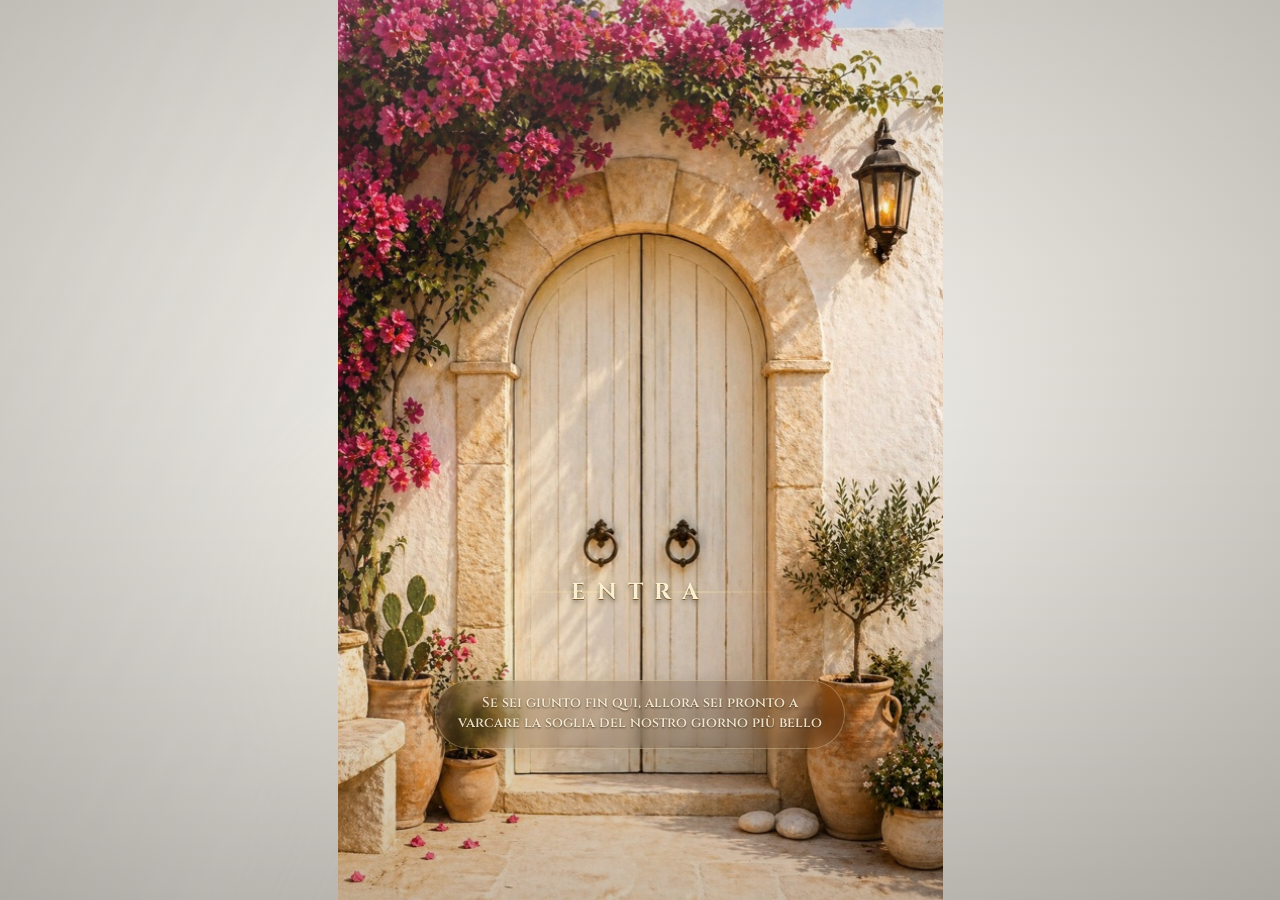
==== commit b90b1e51: "Publish final wedding invitation" ====
--- a/index.html
+++ b/index.html
@@ -3,13 +3,40 @@
 <head>
   <meta charset="UTF-8">
   <meta name="viewport" content="width=device-width, initial-scale=1.0">
+  <meta http-equiv="Cache-Control" content="no-store, no-cache, must-revalidate">
+  <meta http-equiv="Pragma" content="no-cache">
+  <meta http-equiv="Expires" content="0">
   <title>Wedding Invitation</title>
 
   <link href="https://fonts.googleapis.com/css2?family=Cinzel:wght@400;500;600;700&family=Playfair+Display:wght@600;700;800&display=swap" rel="stylesheet">
-  <link rel="stylesheet" href="style.css?v=183">
+  <link rel="stylesheet" href="style.css?v=254">
 </head>
 
 <body>
+  <script>
+    (function clearOldWeddingCache() {
+      if ("serviceWorker" in navigator) {
+        navigator.serviceWorker.getRegistrations()
+          .then(function(registrations) {
+            registrations.forEach(function(registration) {
+              registration.unregister();
+            });
+          })
+          .catch(function() {});
+      }
+
+      if ("caches" in window) {
+        caches.keys()
+          .then(function(keys) {
+            keys.forEach(function(key) {
+              caches.delete(key);
+            });
+          })
+          .catch(function() {});
+      }
+    })();
+  </script>
+
   <div id="global-bg"></div>
 
   <div id="app">
@@ -46,8 +73,9 @@
           type="button"
           class="door-video-tap"
           onclick="playDoorVideoThenLanguage()"
-          aria-label="Open invitation">
-          OPEN
+          aria-label="Open invitation"
+          data-label="ENTRA">
+          ENTRA
         </button>
       </div>
     </section>
@@ -74,7 +102,7 @@
 
     <section id="home-screen" class="screen hidden">
       <div class="home-luxury-bg">
-        <img src="assets/home-luxury-it.jpg?v=home-hq1" alt="Wedding invitation home">
+        <img src="assets/new_home-luxury-it.png?v=home-ceremony1" alt="Wedding invitation home">
         <button type="button" class="hotspot hs-language" onclick="goBackToIntro()" aria-label="Restart invitation"></button>
         <button type="button" class="hotspot hs-change-language" onclick="goBackToLanguage()" aria-label="Change language"></button>
         <button type="button" class="hotspot hs-ceremony" onclick="openSection('ceremony')" aria-label="Ceremony"></button>
@@ -83,7 +111,6 @@
         <button type="button" class="hotspot hs-info" onclick="openSection('info')" aria-label="Info"></button>
         <button type="button" class="hotspot hs-photos" onclick="openSection('photos')" aria-label="Photos"></button>
         <button type="button" class="hotspot hs-gift" onclick="openSection('gift')" aria-label="Gift"></button>
-        <div class="copyright-mark">© 2026 Fabio Greco</div>
       </div>
     </section>
 
@@ -128,7 +155,7 @@
             <div class="parking-item">
               <div>
                 <strong data-i18n="parkingAlt">Alternativa</strong>
-                <p data-i18n="parkingWalk10">10 min a piedi</p>
+                <p data-i18n="parkingWalk10">7 min a piedi</p>
               </div>
               <button type="button" onclick="openParkingMap(3)" data-i18n="openSmall">Apri</button>
             </div>
@@ -169,7 +196,7 @@
         </div>
 
         <h2 data-i18n="rsvpTitle">RSVP</h2>
-        <p class="section-text" data-i18n="rsvpText">Conferma la tua presenza entro il 10 settembre</p>
+        <p class="section-text" data-i18n="rsvpText">Conferma la tua presenza entro il 15 agosto</p>
 
         <div class="wedding-countdown" aria-live="polite">
           <div class="countdown-kicker" data-i18n="countdownKicker">Mancano</div>
@@ -204,8 +231,74 @@
         </div>
 
         <h2 data-i18n="info">Info</h2>
-        <p class="section-text info-intro" data-i18n="infoIntro">Tutte le informazioni utili per il vostro soggiorno</p>
-        <div class="info-content" data-i18n="infoContent"></div>
+        <p class="section-text info-intro" data-i18n="infoIntro">Scegli le informazioni che vuoi consultare</p>
+
+        <div id="info-menu" class="info-menu" aria-live="polite">
+          <button type="button" class="info-tile" onclick="openInfoSubsection('transport')">
+            <img src="assets/icons/transport_.png?v=5" alt="">
+            <span data-i18n="infoTransportTitle">Trasporti</span>
+          </button>
+
+          <button type="button" class="info-tile" onclick="openInfoSubsection('hotel')">
+            <img src="assets/icons/hotel.png?v=5" alt="">
+            <span data-i18n="infoHotelTitle">Alloggio</span>
+          </button>
+
+          <button type="button" class="info-tile info-tile-program" onclick="openInfoSubsection('program')">
+            <img src="assets/icons/events.png?v=2" alt="">
+            <span data-i18n="infoProgramTitle">Programma</span>
+          </button>
+
+          <button type="button" class="info-tile" onclick="openInfoSubsection('dress')">
+            <img src="assets/icons/dress-code.png?v=5" alt="">
+            <span data-i18n="infoDressTitle">Dress code</span>
+          </button>
+
+          <button type="button" class="info-tile" onclick="openInfoSubsection('contacts')">
+            <img src="assets/icons/contacts.png?v=5" alt="">
+            <span data-i18n="infoContactsTitle">Contatti utili</span>
+          </button>
+        </div>
+
+        <div class="info-subpanel hidden" data-info-panel="transport">
+          <h3 data-i18n="infoTransportTitle">Trasporti</h3>
+          <div class="info-subsection-body">
+            <div data-i18n="infoTransportContent">Dettagli in arrivo.</div>
+          </div>
+          <button type="button" class="info-back-button" onclick="closeInfoSubsection()" data-i18n="backToInfo">Torna alle info</button>
+        </div>
+
+        <div class="info-subpanel hidden" data-info-panel="hotel">
+          <h3 data-i18n="infoHotelTitle">Alloggio</h3>
+          <div class="info-subsection-body">
+            <div data-i18n="infoHotelContent">Dettagli in arrivo.</div>
+          </div>
+          <button type="button" class="info-back-button" onclick="closeInfoSubsection()" data-i18n="backToInfo">Torna alle info</button>
+        </div>
+
+        <div class="info-subpanel hidden" data-info-panel="program">
+          <h3 data-i18n="infoProgramTitle">Programma</h3>
+          <div class="info-subsection-body">
+            <div data-i18n="infoProgramContent">Dettagli in arrivo.</div>
+          </div>
+          <button type="button" class="info-back-button" onclick="closeInfoSubsection()" data-i18n="backToInfo">Torna alle info</button>
+        </div>
+
+        <div class="info-subpanel hidden" data-info-panel="dress">
+          <h3 data-i18n="infoDressTitle">Dress code</h3>
+          <div class="info-subsection-body">
+            <div data-i18n="infoDressContent">Dettagli in arrivo.</div>
+          </div>
+          <button type="button" class="info-back-button" onclick="closeInfoSubsection()" data-i18n="backToInfo">Torna alle info</button>
+        </div>
+
+        <div class="info-subpanel hidden" data-info-panel="contacts">
+          <h3 data-i18n="infoContactsTitle">Contatti utili</h3>
+          <div class="info-subsection-body">
+            <div data-i18n="infoContactsText">Dettagli in arrivo.</div>
+          </div>
+          <button type="button" class="info-back-button" onclick="closeInfoSubsection()" data-i18n="backToInfo">Torna alle info</button>
+        </div>
 
         <button type="button" class="back-button" onclick="goBack()" data-i18n="back">Indietro</button>
       </div>
@@ -224,7 +317,7 @@
           Condividi i tuoi ricordi
         </button>
 
-        <p class="photo-note" data-i18n="photosNote">Puoi caricare foto e video anche dopo il matrimonio.</p>
+        <p class="photo-note" data-i18n="photosNote">Il caricamento sarà attivo da qualche giorno prima del matrimonio e resterà disponibile anche dopo.</p>
 
         <button type="button" class="back-button" onclick="goBack()" data-i18n="back">Indietro</button>
       </div>
@@ -241,13 +334,33 @@
           Il regalo più grande è la vostra presenza. Se desiderate contribuire, potete farlo qui.
         </p>
 
-        <div class="iban-box">
-          <span id="iban">IT00X0000000000000000000000</span>
-        </div>
-
-        <button type="button" class="map-button" onclick="copyIBAN()" data-i18n="copyIban">
-          Copia IBAN
-        </button>
+        <div class="gift-transfer-card">
+          <div class="gift-qr-wrap">
+            <img src="assets/gift-qr.png?v=1" alt="QR code bonifico regalo">
+          </div>
+
+          <p class="gift-payment-note" data-i18n="giftQrHint">Scansiona il QR con l'app della tua banca oppure copia i dati del bonifico.</p>
+
+          <button type="button" class="map-button" onclick="copyIBAN()" data-i18n="copyGiftDetails">
+            Copia dati bonifico
+          </button>
+
+          <details class="bank-details">
+            <summary data-i18n="showBankDetails">Mostra dettagli bonifico</summary>
+            <dl>
+              <dt data-i18n="bankBeneficiaryLabel">Beneficiario</dt>
+              <dd>Fabio Greco</dd>
+              <dt>IBAN</dt>
+              <dd id="iban">IT37 Y036 6901 6003 9916 4289 231</dd>
+              <dt data-i18n="bankBicLabel">Codice BIC/SWIFT</dt>
+              <dd>REVOITM2</dd>
+              <dt data-i18n="bankNameLabel">Nome e sede della banca</dt>
+              <dd>Revolut Bank UAB<br>Via Dante 7, 20123, Milano (MI), Italy</dd>
+              <dt data-i18n="bankReasonLabel">Causale</dt>
+              <dd>REGALO NOZZE INNA E FABIO</dd>
+            </dl>
+          </details>
+        </div>
 
         <button type="button" class="back-button" onclick="goBack()" data-i18n="back">Indietro</button>
       </div>
@@ -264,6 +377,126 @@
       </div>
     </div>
 
+    <div id="rsvp-form-modal" class="rsvp-form-modal hidden" role="dialog" aria-modal="true" aria-labelledby="rsvp-form-title">
+      <div class="rsvp-form-panel">
+        <button type="button" class="rsvp-form-close" id="rsvp-form-close" aria-label="Chiudi RSVP">×</button>
+
+        <div class="rsvp-form-header">
+          <p class="rsvp-form-kicker" data-rsvp-text="kicker">RSVP</p>
+          <h2 id="rsvp-form-title" data-rsvp-text="title">Conferma la tua presenza</h2>
+          <p data-rsvp-text="intro">Aiutaci a organizzare al meglio la giornata confermando chi sarà con noi.</p>
+        </div>
+
+        <div id="rsvp-existing-status" class="rsvp-existing-status hidden" aria-live="polite"></div>
+        <div id="rsvp-form-error" class="rsvp-form-error hidden" role="alert"></div>
+
+        <form id="rsvp-internal-form" class="rsvp-internal-form" novalidate>
+          <input type="hidden" name="guestId">
+          <input type="hidden" name="language">
+
+          <label class="rsvp-field rsvp-field-wide">
+            <span data-rsvp-text="guestNameLabel">Invitato</span>
+            <input type="text" name="guestName" readonly>
+          </label>
+
+          <fieldset class="rsvp-fieldset rsvp-field-wide">
+            <legend data-rsvp-text="attendanceLabel">Parteciperai?</legend>
+            <div class="rsvp-choice-row">
+              <label class="rsvp-choice">
+                <input type="radio" name="attendance" value="yes" required>
+                <span data-rsvp-text="attendanceYes">Sì, parteciperò</span>
+              </label>
+              <label class="rsvp-choice">
+                <input type="radio" name="attendance" value="no" required>
+                <span data-rsvp-text="attendanceNo">No, non potrò esserci</span>
+              </label>
+            </div>
+          </fieldset>
+
+          <div class="rsvp-attendance-details" data-rsvp-details>
+            <label class="rsvp-field">
+              <span data-rsvp-text="totalLabel">Numero dei partecipanti (compreso tu)</span>
+              <input type="number" name="participantsTotal" min="1" max="12" step="1" inputmode="numeric" value="1">
+            </label>
+
+            <label class="rsvp-field">
+              <span data-rsvp-text="adultsLabel">Adulti</span>
+              <input type="number" name="adults" min="1" max="12" step="1" inputmode="numeric" value="1">
+            </label>
+
+            <label class="rsvp-field">
+              <span data-rsvp-text="childrenLabel">Bambini</span>
+              <input type="number" name="children" min="0" max="12" step="1" inputmode="numeric" value="0">
+            </label>
+
+            <label class="rsvp-field rsvp-field-wide">
+              <span data-rsvp-text="participantNamesLabel">Nomi accompagnatori</span>
+              <textarea name="participantNames" rows="3" maxlength="500" data-rsvp-placeholder="participantNamesPlaceholder"></textarea>
+            </label>
+
+            <label class="rsvp-field rsvp-field-wide">
+              <span data-rsvp-text="childrenAgesLabel">Nome ed età dei bambini</span>
+              <textarea name="childrenAges" rows="2" maxlength="300" data-rsvp-placeholder="childrenAgesPlaceholder"></textarea>
+            </label>
+
+            <label class="rsvp-field rsvp-field-wide">
+              <span data-rsvp-text="dietaryLabel">Preferenze alimentari</span>
+              <textarea name="dietaryPreferences" rows="2" maxlength="500" data-rsvp-placeholder="dietaryPlaceholder"></textarea>
+            </label>
+
+            <label class="rsvp-field rsvp-field-wide">
+              <span data-rsvp-text="allergiesLabel">Allergie, Intolleranze</span>
+              <textarea name="allergies" rows="2" maxlength="500" data-rsvp-placeholder="allergiesPlaceholder"></textarea>
+            </label>
+
+            <label class="rsvp-choice rsvp-field-wide rsvp-borgo-request hidden" data-rsvp-borgo-field>
+              <input type="checkbox" name="borgoInfoRequest" value="yes">
+              <span data-rsvp-text="borgoInfoRequestLabel">Vorrei maggiori informazioni su Villa Borgo Maresca</span>
+            </label>
+          </div>
+
+          <label class="rsvp-field rsvp-field-wide rsvp-message-field">
+            <span data-rsvp-text="messageLabel">Vuoi lasciare un messaggio agli sposi?</span>
+            <span class="rsvp-photo-wrap">
+              <img src="assets/rsvp-message.jpg" alt="" onerror="this.closest('.rsvp-photo-wrap').classList.add('hidden')">
+            </span>
+            <textarea name="message" rows="4" maxlength="800" data-rsvp-placeholder="messagePlaceholder"></textarea>
+          </label>
+
+          <label class="rsvp-privacy rsvp-field-wide">
+            <input type="checkbox" name="privacy" required>
+            <span data-rsvp-text="privacyLabel">Acconsento all'uso dei dati per la gestione dell'evento.</span>
+            <button type="button" class="rsvp-privacy-info-button" id="rsvp-privacy-info-button" aria-label="Leggi informativa privacy" data-rsvp-aria="privacyInfoButtonLabel">i</button>
+          </label>
+
+          <div class="rsvp-form-actions rsvp-field-wide">
+            <button type="button" class="secondary-button" id="rsvp-cancel-button" data-rsvp-text="cancel">Annulla</button>
+            <button type="submit" class="map-button" id="rsvp-submit-button" data-rsvp-text="submit">Invia RSVP</button>
+          </div>
+        </form>
+
+        <section id="rsvp-success-panel" class="rsvp-success-panel hidden" aria-live="polite">
+          <p class="rsvp-form-kicker" data-rsvp-text="successKicker">RSVP registrato</p>
+          <h2 data-rsvp-text="successTitle">Grazie, risposta ricevuta</h2>
+          <p id="rsvp-absence-message" class="rsvp-absence-message hidden" data-rsvp-text="absenceSuccessMessage">Ci dispiace non averti con noi, ma grazie per averci avvisato.</p>
+          <div id="rsvp-summary" class="rsvp-summary"></div>
+          <p data-rsvp-text="successNote">Puoi modificare la risposta riaprendo questo modulo dallo stesso invito.</p>
+          <div class="rsvp-form-actions">
+            <button type="button" class="secondary-button" id="rsvp-edit-button" data-rsvp-text="edit">Modifica RSVP</button>
+            <button type="button" class="map-button" id="rsvp-home-button" data-rsvp-text="home">Torna alla home</button>
+          </div>
+        </section>
+      </div>
+    </div>
+
+    <div id="rsvp-privacy-info-panel" class="rsvp-privacy-info-panel hidden" role="dialog" aria-modal="true" aria-labelledby="rsvp-privacy-info-title">
+      <div class="rsvp-privacy-info-card">
+        <h3 id="rsvp-privacy-info-title" data-rsvp-text="privacyInfoTitle">Informativa privacy</h3>
+        <p data-rsvp-text="privacyInfoText">Informativa privacy: i dati personali forniti tramite questo modulo saranno utilizzati esclusivamente per la gestione dell'evento Inna & Fabio, incluse conferme di partecipazione, esigenze alimentari, alloggio, transfer e comunicazioni organizzative. Il titolare del trattamento è Fabio Greco. I dati saranno conservati solo per il tempo necessario all'organizzazione e allo svolgimento dell'evento e saranno cancellati al termine dello stesso, salvo eventuali obblighi di legge.</p>
+        <button type="button" class="secondary-button" id="rsvp-privacy-info-close" data-rsvp-text="privacyInfoClose">Chiudi</button>
+      </div>
+    </div>
+
     <div id="guest-notice-modal" class="modal hidden" role="dialog" aria-modal="true" aria-labelledby="guest-notice-title">
       <div class="modal-card guest-notice-card">
         <h2 id="guest-notice-title" data-i18n="guestNoticeTitle">Una nota per te</h2>
@@ -276,6 +509,6 @@
 
   </div>
 
-  <script src="./script.js?v=185"></script>
+  <script src="./script.js?v=254"></script>
 </body>
 </html>
--- a/style.css
+++ b/style.css
@@ -280,7 +280,7 @@
 }
 
 .door-video-tap::after {
-  content: "OPEN";
+  content: attr(data-label);
   left: 50%;
   top: 50%;
   width: 100%;
@@ -824,59 +824,59 @@
 }
 
 .hs-language {
-  top: 7.5%;
-  left: 10%;
-  width: 14%;
+  top: 8.6%;
+  left: 12%;
+  width: 11%;
+  height: 9%;
+}
+
+.hs-change-language {
+  top: 8.6%;
+  left: 76%;
+  width: 12%;
+  height: 9%;
+}
+
+.hs-ceremony {
+  top: 39.8%;
+  left: 13.2%;
+  width: 35.5%;
+  height: 20.2%;
+}
+
+.hs-reception {
+  top: 39.8%;
+  left: 50.1%;
+  width: 35.5%;
+  height: 20.2%;
+}
+
+.hs-rsvp {
+  top: 61.2%;
+  left: 13.2%;
+  width: 72.3%;
   height: 12%;
 }
 
-.hs-change-language {
-  top: 6%;
-  left: 66%;
-  width: 18%;
-  height: 12%;
-}
-
-.hs-ceremony {
-  top: 44.5%;
-  left: 23%;
-  width: 26%;
-  height: 16%;
-}
-
-.hs-reception {
-  top: 44.5%;
-  left: 50.5%;
-  width: 26%;
-  height: 16%;
-}
-
-.hs-rsvp {
-  top: 64.5%;
-  left: 23%;
-  width: 54%;
-  height: 12%;
-}
-
 .hs-info {
-  top: 78.5%;
-  left: 23%;
-  width: 18%;
-  height: 13%;
+  top: 74.2%;
+  left: 13.2%;
+  width: 22.2%;
+  height: 15%;
 }
 
 .hs-photos {
-  top: 78.5%;
-  left: 41.5%;
-  width: 18%;
-  height: 13%;
+  top: 74.2%;
+  left: 36.9%;
+  width: 23.8%;
+  height: 15%;
 }
 
 .hs-gift {
-  top: 78.5%;
-  left: 60%;
-  width: 18%;
-  height: 13%;
+  top: 74.2%;
+  left: 62.2%;
+  width: 23.2%;
+  height: 15%;
 }
 
 .wedding-countdown {
@@ -937,24 +937,6 @@
   line-height: 1.1;
   letter-spacing: 0.8px;
   color: rgba(255,255,255,0.84);
-}
-
-.copyright-mark {
-  position: absolute;
-  left: 50%;
-  bottom: 2.1%;
-  transform: translateX(-50%);
-  z-index: 9997;
-  pointer-events: none;
-  color: rgba(255, 246, 214, 0.58);
-  font-family: "Cinzel", serif;
-  font-size: 10px;
-  font-weight: 500;
-  letter-spacing: 1.4px;
-  text-shadow:
-    0 1px 4px rgba(0,0,0,0.42),
-    0 0 10px rgba(255,218,128,0.18);
-  white-space: nowrap;
 }
 
 /* =========================================================
@@ -1054,6 +1036,10 @@
   line-height: 1.45;
   color: rgba(255,255,255,0.92);
   text-shadow: 0 2px 5px rgba(0,0,0,0.22);
+}
+
+.section-time:empty {
+  display: none;
 }
 
 .section-time {
@@ -1205,14 +1191,14 @@
 }
 
 .reception-card .section-icon {
-  width: 230px;
-  height: 210px;
-  margin-top: -6px;
-  margin-bottom: 4px;
+  width: 270px;
+  height: 235px;
+  margin-top: -14px;
+  margin-bottom: -4px;
 }
 
 .reception-card .section-icon img {
-  transform: scale(1.16);
+  transform: scale(1.28);
 }
 
 .reception-card .map-button,
@@ -1260,8 +1246,8 @@
   }
 
   .reception-card .section-icon {
-    width: 210px;
-    height: 190px;
+    width: 245px;
+    height: 210px;
   }
 }
 
@@ -1381,6 +1367,817 @@
   max-width: 100%;
   color: rgba(255,255,255,0.90);
   text-shadow: 0 2px 5px rgba(0,0,0,0.20);
+}
+
+.info-menu {
+  display: grid;
+  grid-template-columns: repeat(2, minmax(0, 1fr));
+  gap: 12px;
+  width: 100%;
+  max-width: 390px;
+  margin: 8px auto 4px;
+}
+
+.info-tile {
+  display: flex !important;
+  flex-direction: column;
+  align-items: center;
+  justify-content: center;
+  min-height: 148px;
+  margin: 0 !important;
+  padding: 16px 12px 16px !important;
+  border-radius: 22px !important;
+  border: 1px solid rgba(255, 238, 176, 0.28) !important;
+  background:
+    radial-gradient(circle at 50% 0%, rgba(255, 238, 176, 0.18), transparent 44%),
+    linear-gradient(145deg, rgba(255,255,255,0.18), rgba(255,255,255,0.065)),
+    rgba(38, 31, 22, 0.11) !important;
+  box-shadow:
+    0 10px 24px rgba(0,0,0,0.12),
+    inset 0 1px 0 rgba(255,255,255,0.30),
+    inset 0 -1px 0 rgba(212,168,79,0.18) !important;
+  color: rgba(255, 246, 214, 0.94) !important;
+  text-align: center;
+  cursor: pointer;
+  transition: transform 0.16s ease, filter 0.16s ease, box-shadow 0.16s ease;
+}
+
+.info-tile-glyph {
+  display: flex;
+  align-items: center;
+  justify-content: center;
+  width: 82px;
+  height: 76px;
+  margin: 0 auto 10px;
+  color: rgba(255, 246, 198, 0.98);
+  font-family: "Cinzel", "Times New Roman", serif;
+  font-size: 54px;
+  line-height: 1;
+  font-weight: 700;
+  text-shadow:
+    0 2px 0 rgba(136, 75, 0, 0.88),
+    0 5px 7px rgba(0, 0, 0, 0.44),
+    0 0 10px rgba(255, 190, 35, 0.95),
+    0 0 22px rgba(255, 190, 35, 0.62);
+}
+
+.info-tile img {
+  width: 108px;
+  height: 92px;
+  object-fit: contain;
+  margin-bottom: 6px;
+  filter: drop-shadow(0 4px 9px rgba(0,0,0,0.24));
+}
+
+.info-tile-program {
+  grid-column: 1 / -1;
+  justify-self: center;
+  width: min(100%, 270px);
+  min-height: 148px;
+}
+
+.info-tile-program img {
+  width: 170px;
+  height: 148px;
+  margin: -14px 0 -16px;
+}
+
+.info-tile span {
+  font-family: "Cinzel", "Times New Roman", serif;
+  font-size: 14px;
+  line-height: 1.2;
+  letter-spacing: 1.8px;
+  text-transform: uppercase;
+  text-shadow:
+    0 2px 4px rgba(0,0,0,0.28),
+    0 0 12px rgba(255,218,128,0.20);
+}
+
+.info-tile:hover {
+  filter: brightness(1.08) saturate(1.08);
+  transform: translateY(-2px);
+}
+
+.info-tile:active {
+  transform: translateY(1px) scale(0.97);
+  box-shadow:
+    0 5px 12px rgba(0,0,0,0.14),
+    inset 0 3px 8px rgba(0,0,0,0.16),
+    inset 0 1px 0 rgba(255,255,255,0.24) !important;
+}
+
+.info-subpanel {
+  width: 100%;
+  max-width: 390px;
+  margin: 8px auto 0;
+  text-align: left;
+}
+
+.info-subpanel h3 {
+  margin: 0 0 14px;
+  color: var(--gold-2);
+  font-family: "Playfair Display", "Times New Roman", serif;
+  font-size: 28px;
+  line-height: 1.14;
+  text-align: center;
+  text-shadow:
+    0 2px 5px rgba(0,0,0,0.26),
+    0 0 15px rgba(255,215,150,0.18);
+}
+
+.info-subsection-body {
+  position: relative;
+  min-height: 145px;
+  padding: 20px 18px;
+  border-radius: 22px;
+  border: 1px solid rgba(255,238,176,0.24);
+  background:
+    linear-gradient(135deg, rgba(255,255,255,0.17), rgba(255,255,255,0.065)),
+    rgba(38, 31, 22, 0.10);
+  box-shadow:
+    inset 0 1px 0 rgba(255,255,255,0.24),
+    0 10px 22px rgba(0,0,0,0.10);
+}
+
+.info-subsection-body p {
+  margin: 0 0 10px;
+  font-size: 14px;
+  line-height: 1.48;
+  color: rgba(255,255,255,0.90);
+  text-align: left;
+}
+
+.transport-info-list {
+  display: flex;
+  flex-direction: column;
+  gap: 13px;
+}
+
+.transport-info-item {
+  display: grid;
+  grid-template-columns: 58px 1fr;
+  gap: 12px;
+  padding: 14px 14px 13px;
+  border-radius: 18px;
+  border: 1px solid rgba(255, 238, 176, 0.20);
+  background:
+    radial-gradient(circle at 12% 8%, rgba(255, 222, 115, 0.16), transparent 36%),
+    rgba(35, 28, 20, 0.12);
+  box-shadow:
+    inset 0 1px 0 rgba(255,255,255,0.18),
+    0 8px 18px rgba(0,0,0,0.08);
+}
+
+.transport-info-icon {
+  width: 54px;
+  height: 54px;
+  object-fit: contain;
+  margin-top: 1px;
+  filter:
+    drop-shadow(0 3px 5px rgba(0,0,0,0.34))
+    drop-shadow(0 0 9px rgba(255, 195, 48, 0.45));
+}
+
+.transport-info-icon-taxi {
+  width: 54px;
+  height: 78px;
+  margin-top: -8px;
+  margin-bottom: -8px;
+}
+
+.transport-info-symbol {
+  width: 42px;
+  height: 42px;
+  display: flex;
+  align-items: center;
+  justify-content: center;
+  color: rgba(255, 246, 198, 0.98);
+  font-family: "Cinzel", "Times New Roman", serif;
+  font-size: 30px;
+  line-height: 1;
+  text-shadow:
+    0 2px 0 rgba(136, 75, 0, 0.88),
+    0 4px 7px rgba(0, 0, 0, 0.38),
+    0 0 13px rgba(255, 190, 35, 0.74);
+}
+
+.transport-info-item h4 {
+  margin: 0 0 7px;
+  color: rgba(255, 236, 166, 0.98);
+  font-family: "Playfair Display", "Times New Roman", serif;
+  font-size: 18px;
+  line-height: 1.15;
+  text-shadow: 0 2px 5px rgba(0,0,0,0.28);
+}
+
+.transport-info-item p {
+  margin: 0 0 8px;
+  font-size: 13.5px;
+  line-height: 1.43;
+  color: rgba(255,255,255,0.91);
+}
+
+.transport-info-item p:last-child {
+  margin-bottom: 0;
+}
+
+.transport-main-list {
+  margin: 0;
+  padding-left: 18px;
+  color: rgba(255,255,255,0.92);
+}
+
+.transport-main-list li {
+  margin: 0 0 7px;
+  padding-left: 2px;
+  font-size: 13.5px;
+  line-height: 1.42;
+}
+
+.transport-main-list li:last-child {
+  margin-bottom: 0;
+}
+
+.transport-main-list ul {
+  margin: 7px 0 0;
+  padding-left: 18px;
+}
+
+.transport-main-list ul li {
+  color: rgba(255,255,255,0.87);
+}
+
+.transport-note {
+  margin-top: 10px !important;
+  padding-top: 10px;
+  border-top: 1px solid rgba(255,238,176,0.18);
+}
+
+.transport-info-item a {
+  color: rgba(255, 237, 164, 0.98);
+  font-weight: 800;
+  text-decoration: underline;
+  text-decoration-thickness: 1px;
+  text-underline-offset: 3px;
+}
+
+.useful-contact-list {
+  display: flex;
+  flex-direction: column;
+  gap: 10px;
+}
+
+.useful-contact-card {
+  display: grid;
+  grid-template-columns: 1fr auto;
+  grid-template-areas:
+    "heading action"
+    "phone action"
+    "text text"
+    "languages languages";
+  column-gap: 12px;
+  row-gap: 5px;
+  align-items: center;
+  padding: 13px 14px;
+  border-radius: 16px;
+  border: 1px solid rgba(255, 238, 176, 0.18);
+  background:
+    linear-gradient(135deg, rgba(255,255,255,0.12), rgba(255,255,255,0.045)),
+    rgba(35, 28, 20, 0.08);
+  box-shadow:
+    inset 0 1px 0 rgba(255,255,255,0.16),
+    0 7px 16px rgba(0,0,0,0.07);
+}
+
+.contact-heading {
+  grid-area: heading;
+  display: flex;
+  align-items: center;
+  min-width: 0;
+  gap: 8px;
+}
+
+.contact-heading span {
+  width: 22px;
+  flex: 0 0 22px;
+  font-size: 17px;
+  line-height: 1;
+  text-align: center;
+  filter: drop-shadow(0 2px 3px rgba(0,0,0,0.22));
+}
+
+.useful-contact-card h4 {
+  margin: 0;
+  color: rgba(255, 236, 166, 0.98);
+  font-family: "Playfair Display", "Times New Roman", serif;
+  font-size: 17px;
+  line-height: 1.15;
+  text-shadow: 0 2px 5px rgba(0,0,0,0.24);
+}
+
+.useful-contact-card p {
+  grid-area: text;
+  margin: 2px 0 0;
+  font-size: 12.8px;
+  line-height: 1.38;
+  color: rgba(255,255,255,0.86);
+}
+
+.useful-contact-card p:last-child {
+  margin-bottom: 0;
+}
+
+.useful-contact-card a {
+  color: rgba(255, 237, 164, 0.98);
+  font-weight: 700;
+  text-decoration: underline;
+  text-decoration-thickness: 1px;
+  text-underline-offset: 3px;
+}
+
+.useful-phone {
+  grid-area: phone;
+  width: fit-content;
+  color: rgba(255, 246, 214, 0.96) !important;
+  font-size: 13.4px;
+  line-height: 1.25;
+  letter-spacing: 0;
+}
+
+.whatsapp-link {
+  grid-area: action;
+  display: inline-flex;
+  align-items: center;
+  justify-content: center;
+  align-self: center;
+  min-height: 30px;
+  padding: 6px 10px;
+  border-radius: 999px;
+  border: 1px solid rgba(255, 238, 176, 0.22);
+  background: rgba(255, 255, 255, 0.08);
+  box-shadow:
+    inset 0 1px 0 rgba(255,255,255,0.18),
+    0 5px 12px rgba(0,0,0,0.08);
+  font-size: 12.4px;
+  line-height: 1.1;
+  white-space: nowrap;
+}
+
+.contact-languages {
+  grid-area: languages !important;
+  margin-top: 3px !important;
+  color: rgba(255,255,255,0.70) !important;
+  font-size: 11.6px !important;
+  line-height: 1.3 !important;
+}
+
+.emergency-contact {
+  border-color: rgba(255, 201, 140, 0.22);
+  background:
+    linear-gradient(135deg, rgba(255,255,255,0.12), rgba(255,255,255,0.045)),
+    rgba(55, 38, 26, 0.08);
+}
+
+.emergency-number {
+  font-family: inherit;
+  font-size: 13.4px;
+  letter-spacing: 0 !important;
+}
+
+.emergency-name {
+  grid-area: text !important;
+  margin-top: 4px !important;
+}
+
+.emergency-info {
+  grid-area: languages !important;
+  margin-top: 0 !important;
+  color: rgba(255,255,255,0.78) !important;
+}
+
+.lodging-info-list {
+  display: flex;
+  flex-direction: column;
+  gap: 13px;
+}
+
+.lodging-info-item {
+  padding: 15px 15px 14px;
+  border-radius: 18px;
+  border: 1px solid rgba(255, 238, 176, 0.20);
+  background:
+    radial-gradient(circle at 10% 6%, rgba(255, 222, 115, 0.14), transparent 34%),
+    rgba(35, 28, 20, 0.12);
+  box-shadow:
+    inset 0 1px 0 rgba(255,255,255,0.18),
+    0 8px 18px rgba(0,0,0,0.08);
+}
+
+.lodging-info-item h4 {
+  margin: 0 0 8px;
+  color: rgba(255, 236, 166, 0.98);
+  font-family: "Playfair Display", "Times New Roman", serif;
+  font-size: 18px;
+  line-height: 1.15;
+  text-shadow: 0 2px 5px rgba(0,0,0,0.28);
+}
+
+.lodging-info-item p,
+.lodging-info-item li {
+  margin: 0 0 8px;
+  font-size: 13.5px;
+  line-height: 1.43;
+  color: rgba(255,255,255,0.91);
+}
+
+.lodging-info-item p:last-child,
+.lodging-info-item li:last-child {
+  margin-bottom: 0;
+}
+
+.lodging-info-item ul {
+  margin: 0;
+  padding-left: 18px;
+}
+
+.lodging-info-item strong {
+  color: rgba(255, 246, 214, 0.98);
+}
+
+.lodging-info-item a {
+  color: rgba(255, 237, 164, 0.98);
+  font-weight: 800;
+  text-decoration: underline;
+  text-decoration-thickness: 1px;
+  text-underline-offset: 3px;
+}
+
+.lodging-intro-item {
+  text-align: center;
+}
+
+.lodging-intro-item p {
+  text-align: center;
+}
+
+.lodging-villa-grid {
+  display: grid;
+  grid-template-columns: 1fr;
+  gap: 10px;
+}
+
+.lodging-villa-card {
+  padding: 14px 14px 13px;
+  border-radius: 18px;
+  border: 1px solid rgba(255, 238, 176, 0.20);
+  background:
+    radial-gradient(circle at 12% 0%, rgba(255, 222, 115, 0.16), transparent 36%),
+    rgba(35, 28, 20, 0.12);
+  box-shadow:
+    inset 0 1px 0 rgba(255,255,255,0.18),
+    0 8px 18px rgba(0,0,0,0.08);
+}
+
+.lodging-villa-card h4 {
+  margin: 0 0 7px;
+  color: rgba(255, 236, 166, 0.98);
+  font-family: "Playfair Display", "Times New Roman", serif;
+  font-size: 18px;
+  line-height: 1.15;
+  text-shadow: 0 2px 5px rgba(0,0,0,0.28);
+}
+
+.lodging-villa-card p {
+  margin: 0 0 10px;
+  font-size: 13.2px;
+  line-height: 1.35;
+}
+
+.lodging-villa-actions,
+.lodging-borgo-actions,
+.lodging-payment-actions {
+  display: flex;
+  flex-wrap: wrap;
+  gap: 8px;
+}
+
+.lodging-villa-actions a,
+.lodging-borgo-actions a,
+.lodging-payment-actions button,
+.lodging-primary-action {
+  display: inline-flex !important;
+  align-items: center;
+  justify-content: center;
+  min-height: 34px;
+  padding: 8px 12px !important;
+  border-radius: 999px !important;
+  border: 1px solid rgba(255, 238, 176, 0.24) !important;
+  background:
+    linear-gradient(135deg, rgba(255,255,255,0.16), rgba(255,255,255,0.06)),
+    rgba(42, 34, 24, 0.16) !important;
+  box-shadow:
+    inset 0 1px 0 rgba(255,255,255,0.18),
+    0 6px 14px rgba(0,0,0,0.10);
+  color: rgba(255, 237, 164, 0.98) !important;
+  font-size: 12.8px !important;
+  font-weight: 800 !important;
+  line-height: 1.1 !important;
+  text-decoration: none !important;
+  cursor: pointer;
+}
+
+.lodging-calculator label {
+  display: block;
+  margin: 11px 0 5px;
+  color: rgba(255,246,214,0.86);
+  font-size: 12px;
+  font-weight: 800;
+  line-height: 1.2;
+}
+
+.lodging-calculator select,
+.lodging-calculator input {
+  width: 100%;
+  min-height: 38px;
+  padding: 8px 10px;
+  border-radius: 12px;
+  border: 1px solid rgba(255,238,176,0.24);
+  background: rgba(24, 20, 16, 0.34);
+  color: rgba(255,255,255,0.94);
+  font: inherit;
+  font-size: 13px;
+  outline: none;
+  box-shadow: inset 0 1px 0 rgba(255,255,255,0.08);
+}
+
+.lodging-field-grid {
+  display: grid;
+  grid-template-columns: 1fr 1fr;
+  gap: 10px;
+}
+
+.lodging-total {
+  margin: 13px 0 8px;
+  padding: 12px;
+  border-radius: 15px;
+  border: 1px solid rgba(255, 238, 176, 0.28);
+  background: rgba(255,255,255,0.09);
+  color: rgba(255, 238, 176, 0.98);
+  font-size: 14px;
+  font-weight: 900;
+  line-height: 1.35;
+  text-align: center;
+  text-shadow: 0 2px 5px rgba(0,0,0,0.22);
+}
+
+.lodging-price-note {
+  color: rgba(255,255,255,0.78) !important;
+  font-size: 12.4px !important;
+}
+
+.lodging-primary-action {
+  width: 100%;
+  margin-top: 5px !important;
+  min-height: 40px;
+  background:
+    linear-gradient(180deg, rgba(255,232,164,0.96), rgba(222,179,83,0.94)) !important;
+  color: rgba(30, 45, 37, 0.98) !important;
+  text-shadow: none !important;
+}
+
+.lodging-payment-details {
+  display: flex;
+  flex-direction: column;
+  gap: 8px;
+  margin: 10px 0 12px;
+}
+
+.lodging-payment-details div {
+  padding: 9px 10px;
+  border-radius: 12px;
+  background: rgba(255,255,255,0.07);
+  border: 1px solid rgba(255,238,176,0.16);
+}
+
+.lodging-payment-details dt {
+  margin: 0 0 3px;
+  color: rgba(255,246,214,0.72);
+  font-size: 11px;
+  line-height: 1.2;
+  text-transform: uppercase;
+}
+
+.lodging-payment-details dd {
+  margin: 0;
+  color: rgba(255,255,255,0.94);
+  font-size: 12.6px;
+  line-height: 1.32;
+  overflow-wrap: anywhere;
+}
+
+.program-info-list {
+  display: flex;
+  flex-direction: column;
+  gap: 12px;
+}
+
+.program-update-note {
+  margin: 0 !important;
+  padding: 12px 13px;
+  border-radius: 16px;
+  border: 1px solid rgba(255, 238, 176, 0.20);
+  background: rgba(255,255,255,0.08);
+  color: rgba(255,246,214,0.86) !important;
+  font-size: 12.8px !important;
+  line-height: 1.38 !important;
+  text-align: center !important;
+}
+
+.program-day {
+  display: grid;
+  grid-template-columns: 58px 1fr;
+  gap: 12px;
+  padding: 14px 14px 13px;
+  border-radius: 18px;
+  border: 1px solid rgba(255, 238, 176, 0.20);
+  background:
+    radial-gradient(circle at 10% 6%, rgba(255, 222, 115, 0.14), transparent 34%),
+    rgba(35, 28, 20, 0.12);
+  box-shadow:
+    inset 0 1px 0 rgba(255,255,255,0.18),
+    0 8px 18px rgba(0,0,0,0.08);
+}
+
+.program-date {
+  display: flex;
+  flex-direction: column;
+  align-items: center;
+  justify-content: flex-start;
+  padding-top: 1px;
+}
+
+.program-date span {
+  color: rgba(255, 236, 166, 0.98);
+  font-family: "Cinzel", "Times New Roman", serif;
+  font-size: 22px;
+  font-weight: 800;
+  line-height: 1;
+  text-shadow: 0 2px 5px rgba(0,0,0,0.28);
+}
+
+.program-date small {
+  margin-top: 5px;
+  color: rgba(255,255,255,0.72);
+  font-size: 10.5px;
+  line-height: 1.1;
+  text-transform: uppercase;
+}
+
+.program-events {
+  display: flex;
+  flex-direction: column;
+  gap: 8px;
+}
+
+.program-event {
+  display: grid;
+  grid-template-columns: 46px 1fr;
+  gap: 9px;
+  align-items: baseline;
+}
+
+.program-event time {
+  color: rgba(255, 237, 164, 0.98);
+  font-weight: 800;
+  font-size: 12.4px;
+  line-height: 1.25;
+  white-space: nowrap;
+}
+
+.program-event p {
+  margin: 0 !important;
+  color: rgba(255,255,255,0.90);
+  font-size: 13.2px !important;
+  line-height: 1.36 !important;
+}
+
+.program-event strong {
+  color: rgba(255,246,214,0.98);
+}
+
+.program-place-link {
+  color: rgba(255,246,214,0.98);
+  font-weight: 800;
+  text-decoration: none !important;
+}
+
+.program-place-link:hover,
+.program-place-link:focus-visible {
+  color: rgba(255, 239, 178, 1);
+  text-decoration: none !important;
+}
+
+.program-map-link {
+  display: inline-flex;
+  align-items: center;
+  justify-content: center;
+  min-width: 0;
+  min-height: 0;
+  height: 18px;
+  margin: 0 2px;
+  padding: 0 8px;
+  border-radius: 999px;
+  border: 1px solid rgba(255, 238, 176, 0.34);
+  background: rgba(243, 210, 138, 0.12);
+  color: rgba(255, 239, 178, 0.96);
+  font-family: inherit;
+  font-size: 9.4px;
+  font-weight: 850;
+  line-height: 1;
+  letter-spacing: 0;
+  text-decoration: none !important;
+  text-transform: uppercase;
+  vertical-align: 1px;
+  box-shadow:
+    inset 0 1px 0 rgba(255,255,255,0.14),
+    0 2px 8px rgba(0,0,0,0.08);
+}
+
+.program-map-link:hover,
+.program-map-link:focus-visible {
+  background: rgba(243, 210, 138, 0.20);
+  border-color: rgba(255, 238, 176, 0.52);
+  color: rgba(255, 246, 214, 1);
+}
+
+.program-event-soft time {
+  font-size: 11.4px;
+  text-transform: uppercase;
+}
+
+.dress-code-list {
+  display: flex;
+  flex-direction: column;
+  gap: 13px;
+}
+
+.dress-code-item {
+  padding: 15px 15px 14px;
+  border-radius: 18px;
+  border: 1px solid rgba(255, 238, 176, 0.20);
+  background:
+    radial-gradient(circle at 10% 6%, rgba(255, 222, 115, 0.14), transparent 34%),
+    rgba(35, 28, 20, 0.12);
+  box-shadow:
+    inset 0 1px 0 rgba(255,255,255,0.18),
+    0 8px 18px rgba(0,0,0,0.08);
+}
+
+.dress-code-intro {
+  text-align: center;
+}
+
+.dress-code-item h4 {
+  margin: 0 0 8px;
+  color: rgba(255, 236, 166, 0.98);
+  font-family: "Playfair Display", "Times New Roman", serif;
+  font-size: 18px;
+  line-height: 1.15;
+  text-shadow: 0 2px 5px rgba(0,0,0,0.28);
+}
+
+.dress-code-item p,
+.dress-code-item li {
+  margin: 0 0 8px;
+  font-size: 13.5px;
+  line-height: 1.43;
+  color: rgba(255,255,255,0.91);
+}
+
+.dress-code-item p:last-child,
+.dress-code-item li:last-child {
+  margin-bottom: 0;
+}
+
+.dress-code-item ul {
+  margin: 0;
+  padding-left: 18px;
+}
+
+.dress-code-closing {
+  margin: 1px 0 0 !important;
+  color: rgba(255, 236, 166, 0.98) !important;
+  font-family: "Playfair Display", "Times New Roman", serif;
+  font-size: 17px !important;
+  line-height: 1.3 !important;
+  text-align: center !important;
+  text-shadow: 0 2px 6px rgba(0,0,0,0.30);
+}
+
+.info-back-button {
+  display: flex !important;
+  width: fit-content;
+  margin: 16px auto 0 !important;
 }
 
 .info-section {
@@ -1433,6 +2230,31 @@
   color: rgba(255,246,214,0.82);
 }
 
+.info-hotel-note {
+  border-color: rgba(255, 238, 176, 0.42);
+  background:
+    radial-gradient(circle at 18% 0%, rgba(255, 238, 176, 0.22), transparent 34%),
+    linear-gradient(135deg, rgba(255,246,214,0.20), rgba(255,255,255,0.075)),
+    rgba(38, 31, 22, 0.14);
+  box-shadow:
+    inset 0 1px 0 rgba(255,255,255,0.28),
+    0 12px 26px rgba(0,0,0,0.12),
+    0 0 18px rgba(243,210,138,0.09);
+}
+
+.info-hotel-note::before {
+  background: linear-gradient(180deg, rgba(255, 246, 214, 0.98), rgba(243, 210, 138, 0.88));
+  box-shadow: 0 0 14px rgba(243, 210, 138, 0.35);
+}
+
+.info-hotel-note h3 {
+  color: rgba(255, 229, 159, 0.98);
+}
+
+.info-hotel-note p {
+  color: rgba(255,255,255,0.93);
+}
+
 @media (max-width: 520px) {
   .info-card {
     width: min(100%, 390px);
@@ -1461,6 +2283,118 @@
 
   .info-section p {
     font-size: 13px;
+  }
+
+  .info-menu {
+    gap: 10px;
+  }
+
+  .info-tile {
+    min-height: 132px;
+    padding: 13px 10px 14px !important;
+    border-radius: 18px !important;
+  }
+
+  .info-tile-glyph {
+    width: 74px;
+    height: 66px;
+    font-size: 48px;
+    margin-bottom: 8px;
+  }
+
+  .info-tile img {
+    width: 96px;
+    height: 82px;
+  }
+
+  .info-tile-program {
+    width: min(100%, 245px);
+    min-height: 136px;
+  }
+
+  .info-tile-program img {
+    width: 154px;
+    height: 134px;
+    margin: -12px 0 -14px;
+  }
+
+  .info-tile span {
+    font-size: 12px;
+    letter-spacing: 1.4px;
+  }
+
+  .info-subpanel h3 {
+    font-size: 25px;
+  }
+
+  .transport-info-item {
+    grid-template-columns: 48px 1fr;
+    gap: 10px;
+    padding: 13px 12px;
+  }
+
+  .transport-info-icon {
+    width: 46px;
+    height: 46px;
+  }
+
+  .transport-info-icon-taxi {
+    width: 46px;
+    height: 66px;
+    margin-top: -7px;
+    margin-bottom: -7px;
+  }
+
+  .transport-info-symbol {
+    width: 36px;
+    height: 36px;
+    font-size: 27px;
+  }
+
+  .transport-info-item h4 {
+    font-size: 17px;
+  }
+
+  .transport-info-item p {
+    font-size: 13px;
+  }
+
+  .lodging-field-grid {
+    grid-template-columns: 1fr;
+    gap: 0;
+  }
+
+  .lodging-villa-actions,
+  .lodging-payment-actions {
+    flex-direction: column;
+  }
+
+  .lodging-villa-actions a,
+  .lodging-payment-actions button {
+    width: 100%;
+  }
+
+  .transport-main-list li {
+    font-size: 13px;
+  }
+
+  .program-day {
+    grid-template-columns: 50px 1fr;
+    gap: 10px;
+    padding: 13px 12px;
+  }
+
+  .program-date span {
+    font-size: 20px;
+  }
+
+  .program-event {
+    grid-template-columns: 43px 1fr;
+    gap: 8px;
+  }
+
+  .program-event p {
+    font-size: 12.8px !important;
   }
 }
 
@@ -1508,12 +2442,11 @@
   transform: scale(1.06);
 }
 
-.iban-box {
+.gift-transfer-card {
   max-width: 360px;
-  margin: 20px auto 4px;
-  padding: 15px 18px;
-  border-radius: 18px;
-
+  margin: 18px auto 4px;
+  padding: 16px;
+  border-radius: 22px;
   background:
     linear-gradient(135deg, rgba(255,255,255,0.20), rgba(255,255,255,0.08)),
     rgba(38, 31, 22, 0.12);
@@ -1521,17 +2454,86 @@
   backdrop-filter: blur(12px);
   -webkit-backdrop-filter: blur(12px);
 
-  color: rgba(255,246,214,0.94);
-  font-family: "Cinzel", serif;
-  font-size: 15px;
-  letter-spacing: 1px;
   text-align: center;
-  word-break: break-all;
+}
+
+.gift-qr-wrap {
+  width: 156px;
+  height: 156px;
+  margin: 0 auto 12px;
+  padding: 10px;
+  border-radius: 22px;
+  background: rgba(255, 250, 236, 0.92);
+  border: 1px solid rgba(255, 238, 176, 0.55);
+  box-shadow:
+    0 10px 22px rgba(0,0,0,0.15),
+    inset 0 1px 0 rgba(255,255,255,0.82);
+}
+
+.gift-qr-wrap img {
+  display: block;
+  width: 100%;
+  height: 100%;
+  object-fit: contain;
+}
+
+.gift-payment-note {
+  max-width: 270px;
+  margin: 0 auto 12px;
+  color: rgba(255,255,255,0.88);
+  font-size: 14px;
+  line-height: 1.35;
   text-shadow: 0 2px 5px rgba(0,0,0,0.22);
 }
 
 .gift-card .map-button {
   min-width: 210px;
+  margin-top: 0;
+}
+
+.bank-details {
+  margin: 14px auto 0;
+  color: rgba(255,255,255,0.88);
+  text-align: left;
+}
+
+.bank-details summary {
+  width: fit-content;
+  margin: 0 auto;
+  color: rgba(255,246,214,0.86);
+  cursor: pointer;
+  font-weight: 700;
+  text-decoration: underline;
+  text-underline-offset: 4px;
+}
+
+.bank-details dl {
+  margin: 14px 0 0;
+  padding: 14px;
+  border-radius: 16px;
+  background: rgba(24, 22, 18, 0.15);
+  border: 1px solid rgba(255,238,176,0.20);
+}
+
+.bank-details dt {
+  margin-top: 10px;
+  color: rgba(255,246,214,0.82);
+  font-size: 11px;
+  font-weight: 800;
+  letter-spacing: 1.2px;
+  text-transform: uppercase;
+}
+
+.bank-details dt:first-child {
+  margin-top: 0;
+}
+
+.bank-details dd {
+  margin: 3px 0 0;
+  color: rgba(255,255,255,0.92);
+  font-size: 13px;
+  line-height: 1.35;
+  word-break: break-word;
 }
 
 @media (max-width: 520px) {
@@ -1549,8 +2551,13 @@
     height: 140px;
   }
 
-  .iban-box {
-    font-size: 13px;
+  .gift-transfer-card {
+    padding: 14px;
+  }
+
+  .gift-qr-wrap {
+    width: 142px;
+    height: 142px;
   }
 }
 
@@ -1676,6 +2683,377 @@
   line-height: 1.5;
 }
 
+.rsvp-form-modal {
+  position: fixed;
+  inset: 0;
+  z-index: 210000;
+  display: flex;
+  align-items: flex-start;
+  justify-content: center;
+  padding: max(18px, env(safe-area-inset-top)) 16px max(28px, env(safe-area-inset-bottom));
+  overflow-y: auto;
+  background: rgba(20, 15, 10, 0.30);
+  backdrop-filter: blur(10px);
+  -webkit-backdrop-filter: blur(10px);
+}
+
+.rsvp-form-panel {
+  position: relative;
+  width: min(100%, 720px);
+  margin: 18px auto;
+  padding: 28px;
+  border-radius: 30px;
+  background:
+    linear-gradient(145deg, rgba(255,255,255,0.24), rgba(255,255,255,0.08)),
+    rgba(54, 42, 31, 0.30);
+  border: 1px solid rgba(255, 238, 176, 0.42);
+  box-shadow:
+    0 30px 86px rgba(20, 15, 10, 0.40),
+    inset 0 1px 0 rgba(255,255,255,0.44);
+  color: rgba(255,255,255,0.94);
+  overflow: hidden;
+}
+
+.rsvp-form-panel::before {
+  content: "";
+  position: absolute;
+  inset: 1px;
+  border-radius: inherit;
+  pointer-events: none;
+  background:
+    radial-gradient(ellipse at 50% 0%, rgba(255, 238, 176, 0.24), transparent 40%),
+    linear-gradient(120deg, transparent 0%, rgba(255,255,255,0.13) 45%, transparent 60%);
+}
+
+.rsvp-form-panel > * {
+  position: relative;
+  z-index: 1;
+}
+
+.rsvp-form-close {
+  position: absolute;
+  top: 14px;
+  right: 14px;
+  z-index: 2;
+  width: 42px;
+  height: 42px;
+  padding: 0;
+  border-radius: 50%;
+  border: 1px solid rgba(255,255,255,0.30);
+  background: rgba(255,255,255,0.13);
+  color: rgba(255,255,255,0.92);
+  font-size: 28px;
+  line-height: 1;
+}
+
+.rsvp-form-header {
+  max-width: 560px;
+  margin: 0 auto 22px;
+  text-align: center;
+}
+
+.rsvp-form-kicker {
+  margin: 0 0 8px;
+  color: rgba(255, 232, 160, 0.92);
+  font-family: "Cinzel", serif;
+  font-size: 14px;
+  font-weight: 800;
+  letter-spacing: 3px;
+  text-transform: uppercase;
+}
+
+.rsvp-form-header h2,
+.rsvp-success-panel h2 {
+  margin: 0 0 10px;
+  color: var(--gold-2);
+  font-family: "Playfair Display", "Times New Roman", serif;
+  font-size: clamp(34px, 7vw, 52px);
+  text-shadow: 0 2px 9px rgba(0,0,0,0.30);
+}
+
+.rsvp-form-header p,
+.rsvp-success-panel p {
+  margin: 0 auto;
+  color: rgba(255,255,255,0.90);
+  font-size: 16px;
+  line-height: 1.45;
+  text-shadow: 0 2px 5px rgba(0,0,0,0.22);
+}
+
+.rsvp-existing-status,
+.rsvp-form-error {
+  margin: 0 0 16px;
+  padding: 13px 15px;
+  border-radius: 18px;
+  font-weight: 750;
+  line-height: 1.4;
+}
+
+.rsvp-existing-status {
+  background: rgba(255, 239, 184, 0.16);
+  border: 1px solid rgba(255, 238, 176, 0.30);
+  color: rgba(255, 244, 210, 0.96);
+}
+
+.rsvp-form-error {
+  background: rgba(126, 35, 35, 0.24);
+  border: 1px solid rgba(255, 180, 160, 0.44);
+  color: rgba(255, 235, 228, 0.98);
+}
+
+.rsvp-internal-form {
+  display: grid;
+  grid-template-columns: repeat(2, minmax(0, 1fr));
+  gap: 16px;
+}
+
+.rsvp-attendance-details {
+  display: contents;
+}
+
+.rsvp-attendance-details.rsvp-details-disabled {
+  display: none;
+}
+
+.rsvp-field-wide,
+.rsvp-fieldset {
+  grid-column: 1 / -1;
+}
+
+.rsvp-field,
+.rsvp-fieldset {
+  display: grid;
+  gap: 8px;
+  min-width: 0;
+  margin: 0;
+}
+
+.rsvp-fieldset {
+  border: 0;
+  padding: 0;
+}
+
+.rsvp-field > span,
+.rsvp-fieldset legend {
+  color: rgba(255, 246, 216, 0.96);
+  font-size: 15px;
+  font-weight: 850;
+  text-shadow: 0 2px 4px rgba(0,0,0,0.20);
+}
+
+.rsvp-field input,
+.rsvp-field select,
+.rsvp-field textarea {
+  width: 100%;
+  min-height: 46px;
+  border: 1px solid rgba(255, 238, 176, 0.24);
+  border-radius: 14px;
+  background: rgba(41, 34, 27, 0.40);
+  color: rgba(255,255,255,0.96);
+  padding: 11px 13px;
+  font: inherit;
+  font-size: 16px;
+  box-shadow: inset 0 1px 0 rgba(255,255,255,0.14);
+}
+
+.rsvp-field textarea {
+  min-height: 92px;
+  resize: vertical;
+}
+
+.rsvp-field input[readonly] {
+  background: rgba(255,255,255,0.10);
+  color: rgba(255, 238, 176, 0.96);
+  font-weight: 800;
+}
+
+.rsvp-field select option {
+  color: #20251f;
+}
+
+.rsvp-choice-row {
+  display: grid;
+  grid-template-columns: repeat(2, minmax(0, 1fr));
+  gap: 12px;
+}
+
+.rsvp-choice,
+.rsvp-privacy {
+  display: flex;
+  align-items: center;
+  gap: 10px;
+  min-height: 52px;
+  padding: 12px 14px;
+  border-radius: 18px;
+  border: 1px solid rgba(255, 238, 176, 0.25);
+  background: rgba(255,255,255,0.10);
+  color: rgba(255,255,255,0.94);
+  font-weight: 760;
+}
+
+.rsvp-privacy {
+  justify-content: flex-start;
+}
+
+.rsvp-privacy span {
+  flex: 1 1 auto;
+}
+
+.rsvp-privacy-info-button {
+  display: inline-flex;
+  align-items: center;
+  justify-content: center;
+  width: 32px;
+  height: 32px;
+  flex: 0 0 32px;
+  border-radius: 999px;
+  border: 1px solid rgba(255, 238, 176, 0.48);
+  background: rgba(255, 255, 255, 0.13);
+  color: rgba(255, 238, 176, 0.98);
+  font: 900 18px/1 "Playfair Display", "Times New Roman", serif;
+  cursor: pointer;
+  box-shadow: inset 0 1px 0 rgba(255,255,255,0.22), 0 6px 14px rgba(0,0,0,0.16);
+}
+
+.rsvp-privacy-info-button:hover,
+.rsvp-privacy-info-button:focus-visible {
+  background: rgba(255, 238, 176, 0.20);
+  outline: none;
+}
+
+.rsvp-choice input,
+.rsvp-privacy input {
+  width: 20px;
+  height: 20px;
+  flex: 0 0 auto;
+  accent-color: #f0c96d;
+}
+
+.rsvp-photo-wrap {
+  display: block;
+  width: min(100%, 520px);
+  margin: 8px auto 10px;
+  border-radius: 20px;
+  overflow: hidden;
+  border: 1px solid rgba(255, 238, 176, 0.26);
+  background: rgba(255,255,255,0.10);
+}
+
+.rsvp-photo-wrap img {
+  display: block;
+  width: 100%;
+  max-height: 360px;
+  object-fit: cover;
+}
+
+.rsvp-form-actions {
+  display: flex;
+  align-items: center;
+  justify-content: center;
+  gap: 12px;
+  flex-wrap: wrap;
+  margin-top: 6px;
+}
+
+.rsvp-form-actions .map-button,
+.rsvp-form-actions .secondary-button {
+  margin-top: 0;
+}
+
+.rsvp-form-actions .map-button[disabled] {
+  cursor: progress;
+  filter: grayscale(0.2) brightness(0.92);
+  opacity: 0.78;
+}
+
+.rsvp-success-panel {
+  text-align: center;
+}
+
+.rsvp-absence-message {
+  max-width: 560px;
+  margin: 14px auto 18px;
+  padding: 14px 16px;
+  border-radius: 18px;
+  border: 1px solid rgba(255, 238, 176, 0.26);
+  background: rgba(255, 239, 184, 0.14);
+  color: rgba(255, 246, 216, 0.96);
+  font-weight: 850;
+}
+
+.rsvp-summary {
+  display: grid;
+  gap: 10px;
+  margin: 20px 0;
+  text-align: left;
+}
+
+.rsvp-summary-row {
+  display: grid;
+  grid-template-columns: minmax(110px, 0.42fr) 1fr;
+  gap: 10px;
+  padding: 11px 13px;
+  border-radius: 16px;
+  background: rgba(255,255,255,0.10);
+  border: 1px solid rgba(255, 238, 176, 0.18);
+}
+
+.rsvp-summary-row strong {
+  color: rgba(255, 238, 176, 0.96);
+}
+
+.rsvp-privacy-info-panel {
+  position: fixed;
+  inset: 0;
+  z-index: 220000;
+  display: flex;
+  align-items: center;
+  justify-content: center;
+  padding: 18px;
+  background: rgba(24, 18, 13, 0.46);
+  backdrop-filter: blur(12px);
+  -webkit-backdrop-filter: blur(12px);
+}
+
+.rsvp-privacy-info-panel.hidden {
+  display: none;
+}
+
+.rsvp-privacy-info-card {
+  width: min(620px, 100%);
+  border-radius: 24px;
+  border: 1px solid rgba(255, 238, 176, 0.44);
+  background:
+    linear-gradient(145deg, rgba(255,255,255,0.22), rgba(255,255,255,0.08)),
+    rgba(54, 42, 31, 0.88);
+  color: rgba(255,255,255,0.94);
+  padding: 24px;
+  box-shadow:
+    0 30px 90px rgba(0,0,0,0.42),
+    inset 0 1px 0 rgba(255,255,255,0.30);
+  text-align: left;
+}
+
+.rsvp-privacy-info-card h3 {
+  margin: 0 0 12px;
+  color: var(--gold-2);
+  font-family: "Playfair Display", "Times New Roman", serif;
+  font-size: 30px;
+  text-shadow: 0 2px 8px rgba(0,0,0,0.25);
+}
+
+.rsvp-privacy-info-card p {
+  margin: 0 0 18px;
+  color: rgba(255,255,255,0.90);
+  font-size: 16px;
+  line-height: 1.55;
+  text-shadow: 0 2px 5px rgba(0,0,0,0.20);
+}
+
+.rsvp-privacy-info-card .secondary-button {
+  margin: 0;
+}
+
 @media (max-width: 520px) {
   .modal-card {
     padding: 28px 20px 24px;
@@ -1695,6 +3073,51 @@
 
   .guest-notice-block p {
     font-size: 14px;
+  }
+
+  .rsvp-form-modal {
+    padding: max(10px, env(safe-area-inset-top)) 10px max(20px, env(safe-area-inset-bottom));
+  }
+
+  .rsvp-form-panel {
+    margin: 8px auto;
+    padding: 24px 16px 18px;
+    border-radius: 24px;
+  }
+
+  .rsvp-form-close {
+    top: 10px;
+    right: 10px;
+    width: 38px;
+    height: 38px;
+  }
+
+  .rsvp-form-header {
+    padding: 0 30px;
+  }
+
+  .rsvp-internal-form,
+  .rsvp-choice-row {
+    grid-template-columns: 1fr;
+  }
+
+  .rsvp-field input,
+  .rsvp-field select,
+  .rsvp-field textarea {
+    font-size: 16px;
+  }
+
+  .rsvp-summary-row {
+    grid-template-columns: 1fr;
+    gap: 4px;
+  }
+
+  .rsvp-privacy {
+    align-items: flex-start;
+  }
+
+  .rsvp-privacy-info-card {
+    padding: 20px;
   }
 }
 
